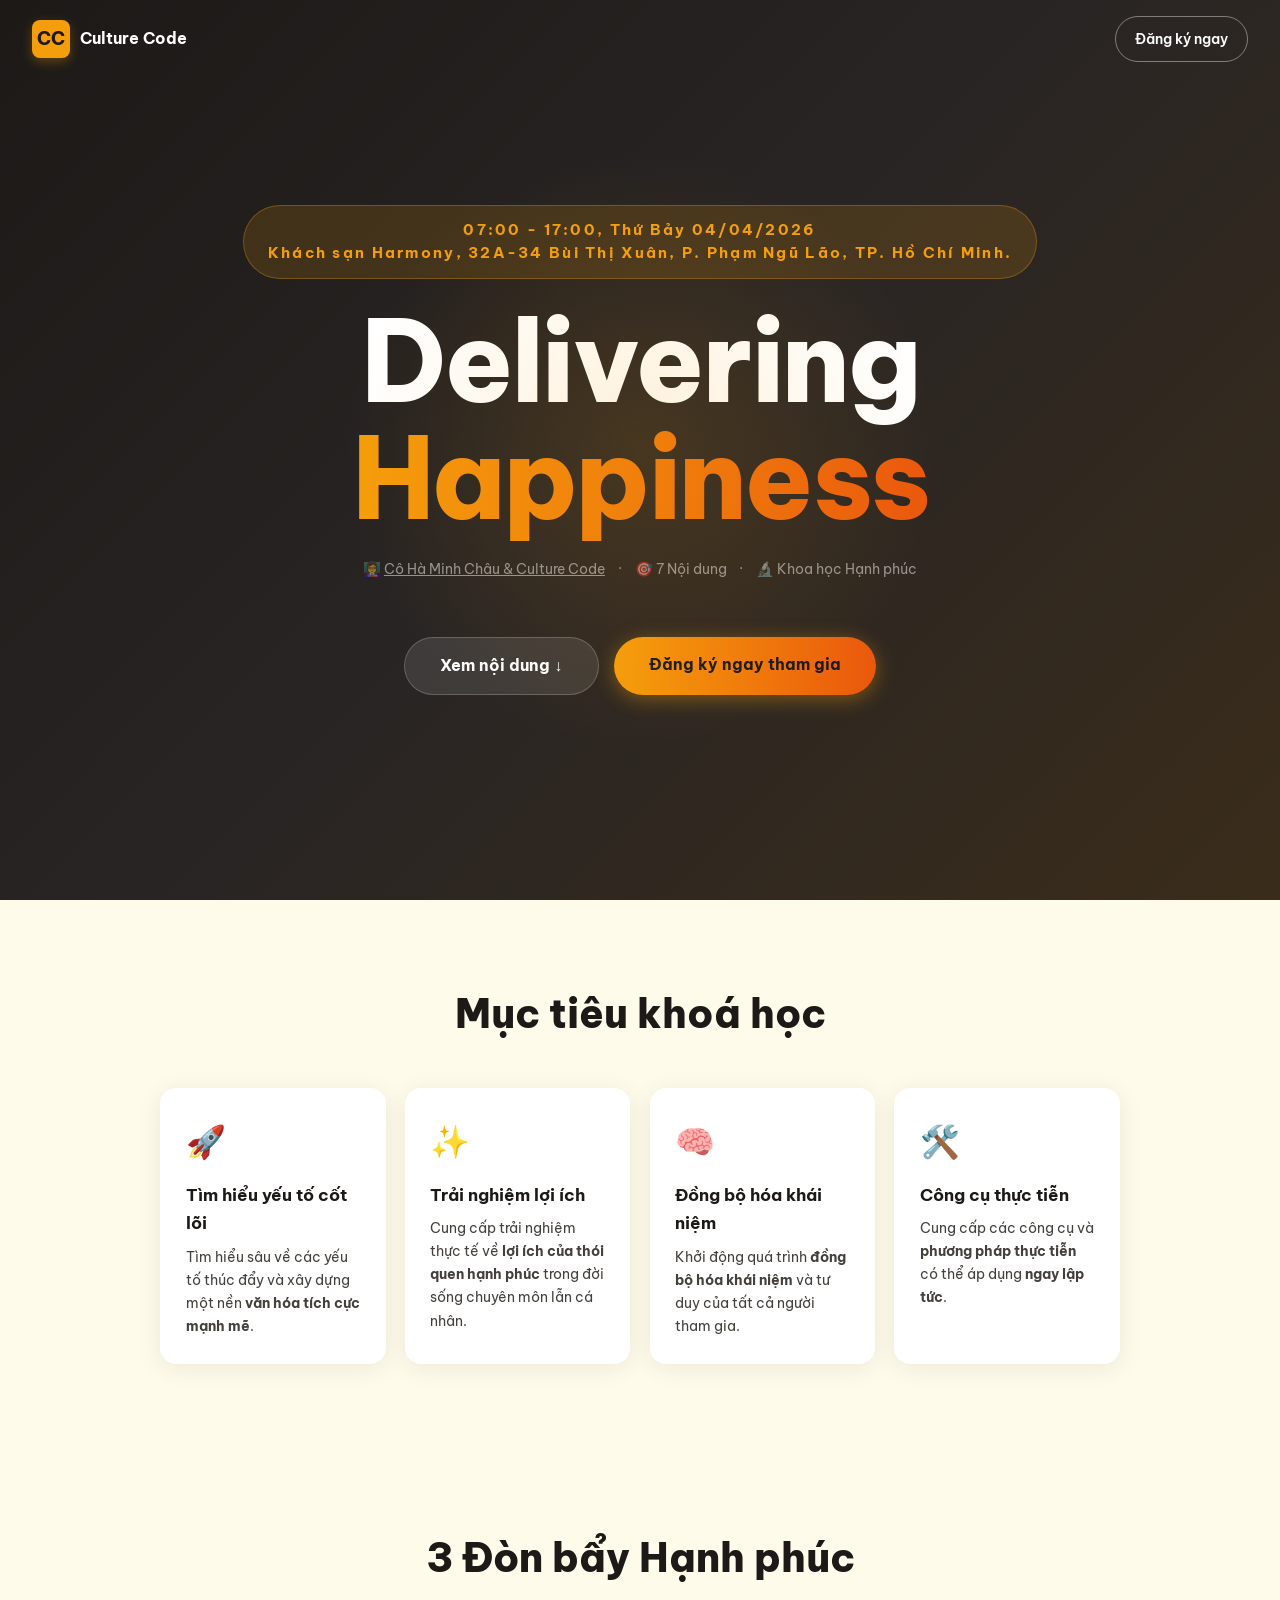
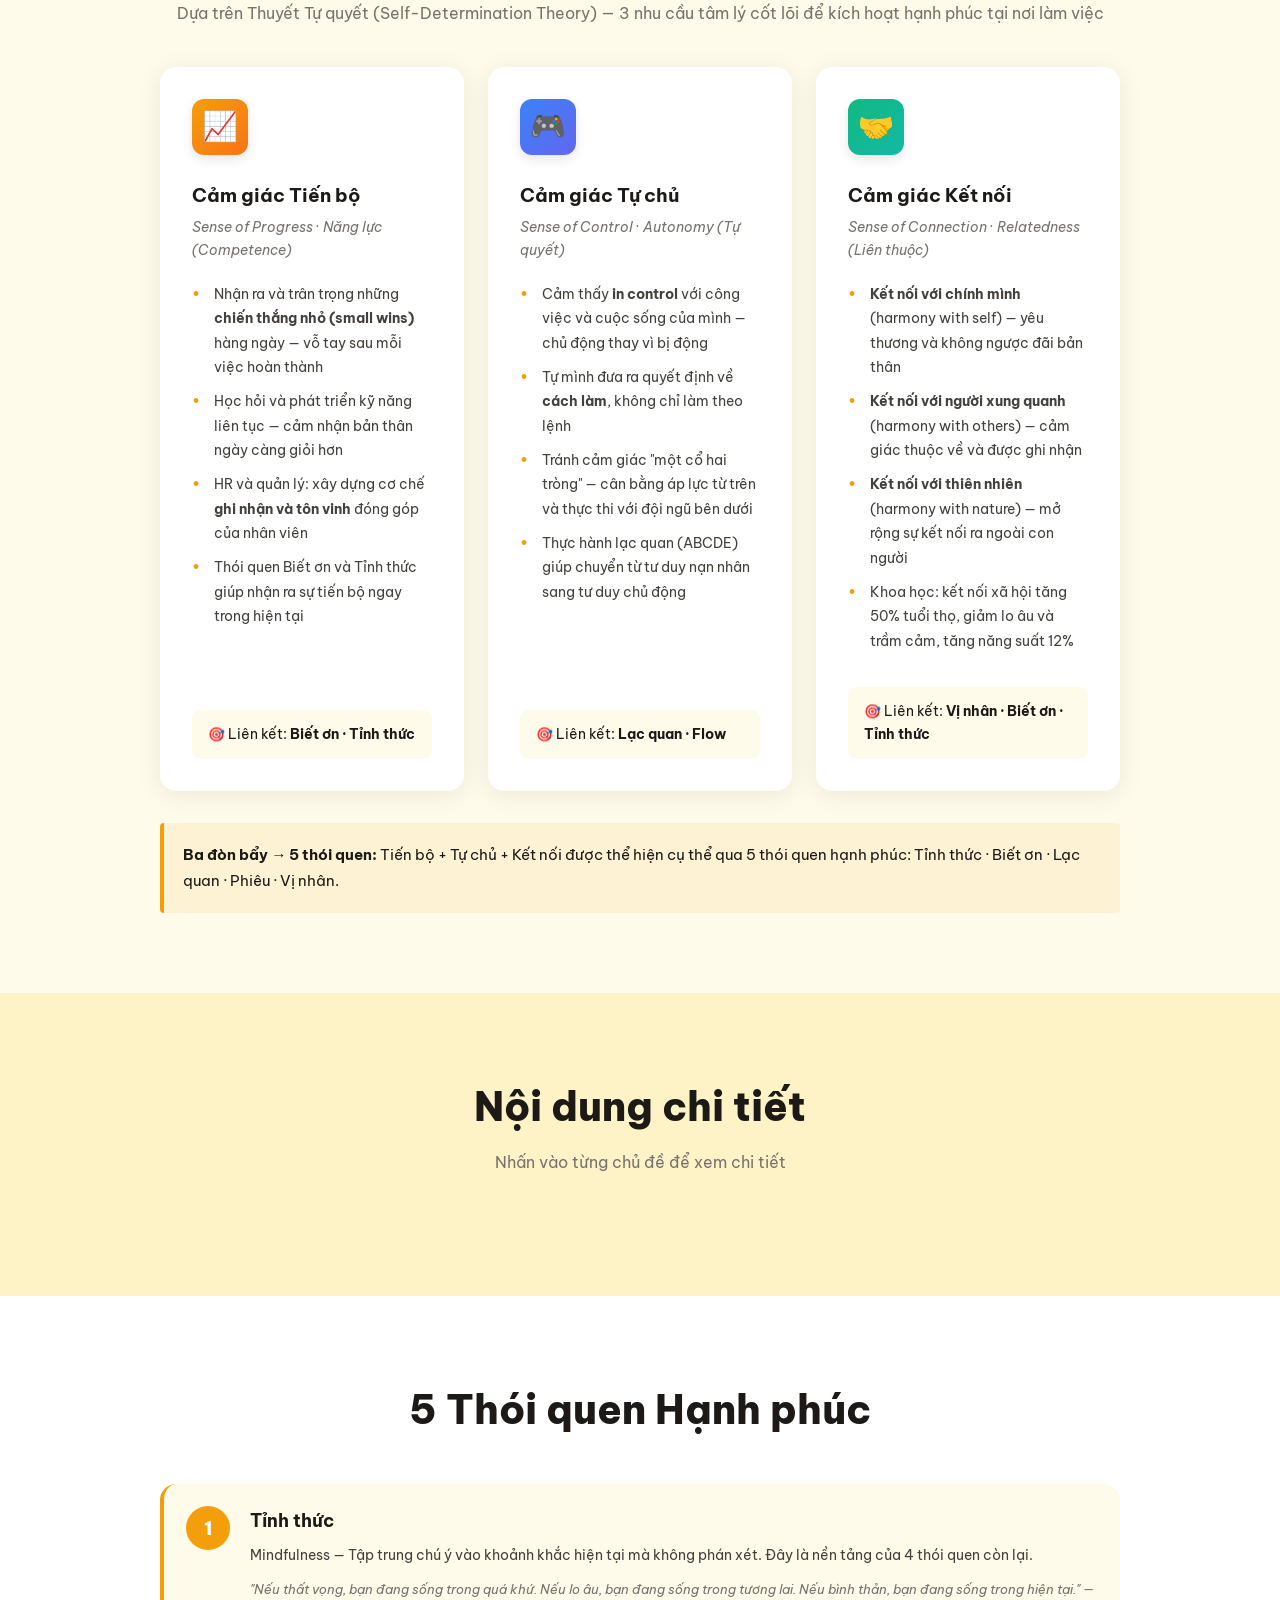
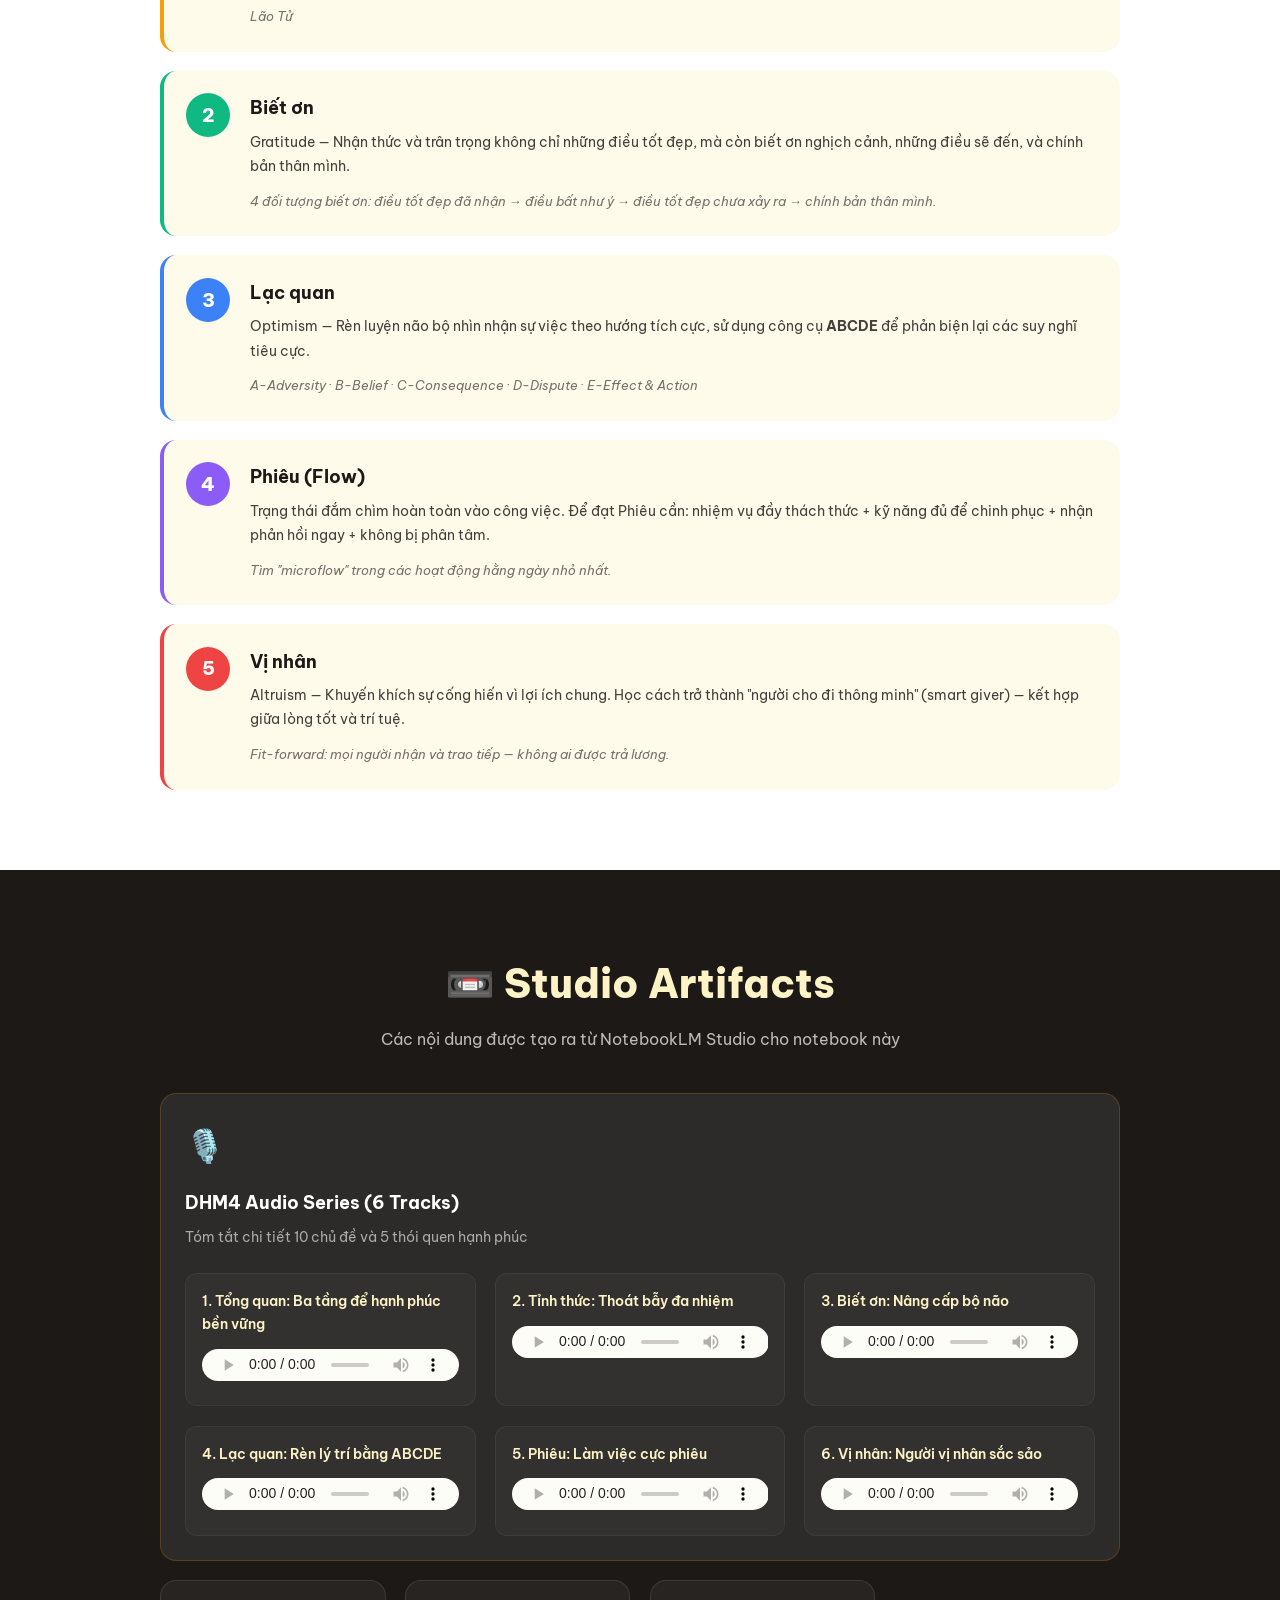
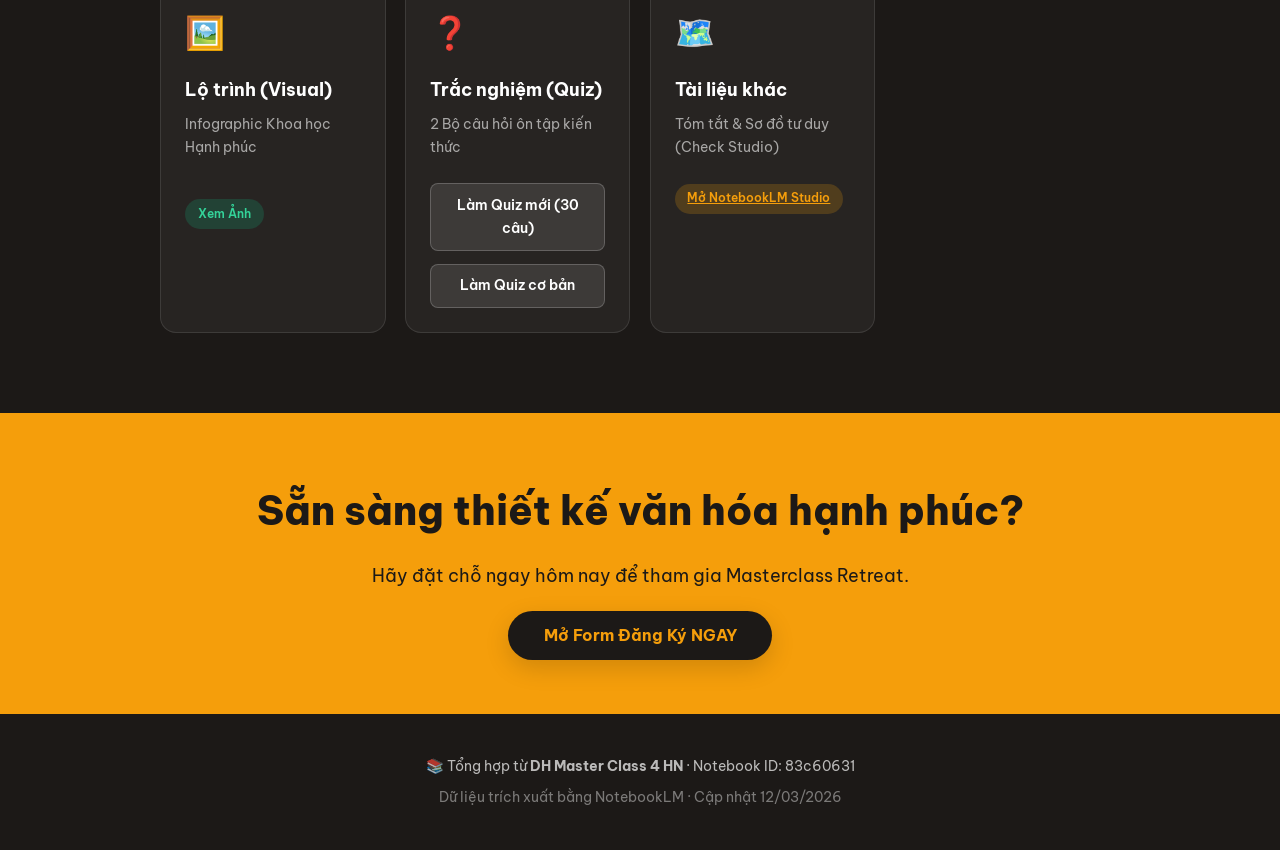
==== index.html @ d1cf632d "Tinh chỉnh UI: Navigation, Logo, Objectives & Register CTA" ====
<!DOCTYPE html>
<html lang="vi">

<head>
  <meta charset="UTF-8" />
  <meta name="viewport" content="width=device-width, initial-scale=1.0" />
  <title>DH Master Class 4 HN — Delivering Happiness</title>
  <meta name="description"
    content="Tổng hợp kiến thức từ khóa học DELIVERING HAPPINESS Masterclass Retreat tại Hà Nội — giảng viên Hà Minh Châu." />
  <link rel="preconnect" href="https://fonts.googleapis.com" />
  <link href="https://fonts.googleapis.com/css2?family=Be+Vietnam+Pro:wght@300;400;600;700;800&display=swap"
    rel="stylesheet" />
  <link rel="stylesheet" href="styles.css" />
</head>

<body>

  <!-- TOP NAV -->
  <nav class="top-nav">
    <a href="https://www.linkedin.com/company/culturecodecommunity/posts/?feedView=all" target="_blank"
      class="nav-brand">
      <div class="nav-logo">CC</div>
      <span class="nav-brand-text">Culture Code</span>
    </a>
    <a href="https://docs.google.com/forms/d/e/1FAIpQLSeS5UR2RFwPXHfmdazBFn1YnhXywqGEFP7-2ZAJZJpLh7FCaQ/viewform"
      target="_blank" class="btn-register-top">Đăng ký ngay</a>
  </nav>

  <!-- HEADER -->
  <header class="hero">
    <div class="hero-badge" style="text-transform: none; font-size: 0.95rem; line-height: 1.5; padding: 0.8rem 1.5rem;">
      <strong>07:00 - 17:00, Thứ Bảy 04/04/2026</strong><br />
      Khách sạn Harmony, 32A-34 Bùi Thị Xuân, P. Phạm Ngũ Lão, TP. Hồ Chí Minh.
    </div>
    <h1 class="hero-title">Delivering<br /><span class="accent">Happiness</span></h1>
    <div class="hero-meta">
      <span>👩‍🏫 <a href="https://www.linkedin.com/company/culturecodecommunity/posts/?feedView=all" target="_blank"
          style="color: inherit;">Cô Hà Minh Châu & Culture Code</a></span>
      <span>·</span>
      <span>🎯 7 Nội dung</span>
      <span>·</span>
      <span>🔬 Khoa học Hạnh phúc</span>
    </div>
    <div style="display: flex; gap: 15px; margin-top: 15px;">
      <a href="#topics" class="btn-primary"
        style="background: rgba(255,255,255,0.1); color: white; box-shadow: none; border: 1px solid rgba(255,255,255,0.2);">Xem
        nội dung ↓</a>
      <a href="https://docs.google.com/forms/d/e/1FAIpQLSeS5UR2RFwPXHfmdazBFn1YnhXywqGEFP7-2ZAJZJpLh7FCaQ/viewform"
        target="_blank" class="btn-primary">Đăng ký ngay tham gia</a>
    </div>
  </header>

  <!-- OVERVIEW / OBJECTIVES -->
  <section class="section overview" id="overview">
    <div class="container">
      <h2 class="section-title">Mục tiêu khoá học</h2>
      <div class="cards-grid">
        <div class="card">
          <div class="card-icon">🚀</div>
          <h3>Tìm hiểu yếu tố cốt lõi</h3>
          <p>Tìm hiểu sâu về các yếu tố thúc đẩy và xây dựng một nền <strong>văn hóa tích cực mạnh mẽ</strong>.</p>
        </div>
        <div class="card">
          <div class="card-icon">✨</div>
          <h3>Trải nghiệm lợi ích</h3>
          <p>Cung cấp trải nghiệm thực tế về <strong>lợi ích của thói quen hạnh phúc</strong> trong đời sống chuyên môn
            lẫn cá nhân.</p>
        </div>
        <div class="card">
          <div class="card-icon">🧠</div>
          <h3>Đồng bộ hóa khái niệm</h3>
          <p>Khởi động quá trình <strong>đồng bộ hóa khái niệm</strong> và tư duy của tất cả người tham gia.</p>
        </div>
        <div class="card">
          <div class="card-icon">🛠️</div>
          <h3>Công cụ thực tiễn</h3>
          <p>Cung cấp các công cụ và <strong>phương pháp thực tiễn</strong> có thể áp dụng <strong>ngay lập
              tức</strong>.</p>
        </div>
      </div>
    </div>
  </section>

  <!-- 3 LEVERS -->
  <section class="section levers" id="levers">
    <div class="container">
      <h2 class="section-title">3 Đòn bẩy Hạnh phúc</h2>
      <p class="section-sub">Dựa trên Thuyết Tự quyết (Self-Determination Theory) — 3 nhu cầu tâm lý cốt lõi để kích
        hoạt hạnh phúc tại nơi làm việc</p>
      <div class="levers-grid">

        <div class="lever-card">
          <div class="lever-icon" style="background:linear-gradient(135deg,#f59e0b,#f97316)">📈</div>
          <h3>Cảm giác Tiến bộ</h3>
          <p class="lever-en">Sense of Progress · Năng lực (Competence)</p>
          <ul>
            <li>Nhận ra và trân trọng những <strong>chiến thắng nhỏ (small wins)</strong> hàng ngày — vỗ tay sau mỗi
              việc hoàn thành</li>
            <li>Học hỏi và phát triển kỹ năng liên tục — cảm nhận bản thân ngày càng giỏi hơn</li>
            <li>HR và quản lý: xây dựng cơ chế <strong>ghi nhận và tôn vinh</strong> đóng góp của nhân viên</li>
            <li>Thói quen Biết ơn và Tỉnh thức giúp nhận ra sự tiến bộ ngay trong hiện tại</li>
          </ul>
          <div class="lever-habits">🎯 Liên kết: <strong>Biết ơn · Tỉnh thức</strong></div>
        </div>

        <div class="lever-card">
          <div class="lever-icon" style="background:linear-gradient(135deg,#3b82f6,#6366f1)">🎮</div>
          <h3>Cảm giác Tự chủ</h3>
          <p class="lever-en">Sense of Control · Autonomy (Tự quyết)</p>
          <ul>
            <li>Cảm thấy <strong>in control</strong> với công việc và cuộc sống của mình — chủ động thay vì bị động</li>
            <li>Tự mình đưa ra quyết định về <strong>cách làm</strong>, không chỉ làm theo lệnh</li>
            <li>Tránh cảm giác "một cổ hai tròng" — cân bằng áp lực từ trên và thực thi với đội ngũ bên dưới</li>
            <li>Thực hành lạc quan (ABCDE) giúp chuyển từ tư duy nạn nhân sang tư duy chủ động</li>
          </ul>
          <div class="lever-habits">🎯 Liên kết: <strong>Lạc quan · Flow</strong></div>
        </div>

        <div class="lever-card">
          <div class="lever-icon" style="background:linear-gradient(135deg,#10b981,#14b8a6)">🤝</div>
          <h3>Cảm giác Kết nối</h3>
          <p class="lever-en">Sense of Connection · Relatedness (Liên thuộc)</p>
          <ul>
            <li><strong>Kết nối với chính mình</strong> (harmony with self) — yêu thương và không ngược đãi bản thân
            </li>
            <li><strong>Kết nối với người xung quanh</strong> (harmony with others) — cảm giác thuộc về và được ghi nhận
            </li>
            <li><strong>Kết nối với thiên nhiên</strong> (harmony with nature) — mở rộng sự kết nối ra ngoài con người
            </li>
            <li>Khoa học: kết nối xã hội tăng 50% tuổi thọ, giảm lo âu và trầm cảm, tăng năng suất 12%</li>
          </ul>
          <div class="lever-habits">🎯 Liên kết: <strong>Vị nhân · Biết ơn · Tỉnh thức</strong></div>
        </div>

      </div>
      <div class="levers-note">
        <strong>Ba đòn bẩy → 5 thói quen:</strong> Tiến bộ + Tự chủ + Kết nối được thể hiện cụ thể qua 5 thói quen hạnh
        phúc: Tỉnh thức · Biết ơn · Lạc quan · Phiêu · Vị nhân.
      </div>
    </div>
  </section>

  <!-- TOPICS -->
  <section class="section topics" id="topics">
    <div class="container">
      <h2 class="section-title">Nội dung chi tiết</h2>
      <p class="section-sub">Nhấn vào từng chủ đề để xem chi tiết</p>
      <div class="topics-list" id="topicsList"></div>
    </div>
  </section>

  <!-- 5 HABITS -->
  <section class="section habits" id="habits">
    <div class="container">
      <h2 class="section-title">5 Thói quen Hạnh phúc</h2>
      <div class="habits-grid">
        <div class="habit-item" style="--color: #f59e0b">
          <div class="habit-num">1</div>
          <div class="habit-body">
            <h3>Tỉnh thức</h3>
            <p>Mindfulness — Tập trung chú ý vào khoảnh khắc hiện tại mà không phán xét. Đây là nền tảng của 4 thói quen
              còn lại.</p>
            <em>"Nếu thất vọng, bạn đang sống trong quá khứ. Nếu lo âu, bạn đang sống trong tương lai. Nếu bình thản,
              bạn đang sống trong hiện tại." — Lão Tử</em>
          </div>
        </div>
        <div class="habit-item" style="--color: #10b981">
          <div class="habit-num">2</div>
          <div class="habit-body">
            <h3>Biết ơn</h3>
            <p>Gratitude — Nhận thức và trân trọng không chỉ những điều tốt đẹp, mà còn biết ơn nghịch cảnh, những điều
              sẽ đến, và chính bản thân mình.</p>
            <em>4 đối tượng biết ơn: điều tốt đẹp đã nhận → điều bất như ý → điều tốt đẹp chưa xảy ra → chính bản thân
              mình.</em>
          </div>
        </div>
        <div class="habit-item" style="--color: #3b82f6">
          <div class="habit-num">3</div>
          <div class="habit-body">
            <h3>Lạc quan</h3>
            <p>Optimism — Rèn luyện não bộ nhìn nhận sự việc theo hướng tích cực, sử dụng công cụ <strong>ABCDE</strong>
              để phản biện lại các suy nghĩ tiêu cực.</p>
            <em>A-Adversity · B-Belief · C-Consequence · D-Dispute · E-Effect & Action</em>
          </div>
        </div>
        <div class="habit-item" style="--color: #8b5cf6">
          <div class="habit-num">4</div>
          <div class="habit-body">
            <h3>Phiêu (Flow)</h3>
            <p>Trạng thái đắm chìm hoàn toàn vào công việc. Để đạt Phiêu cần: nhiệm vụ đầy thách thức + kỹ năng đủ để
              chinh phục + nhận phản hồi ngay + không bị phân tâm.</p>
            <em>Tìm "microflow" trong các hoạt động hằng ngày nhỏ nhất.</em>
          </div>
        </div>
        <div class="habit-item" style="--color: #ef4444">
          <div class="habit-num">5</div>
          <div class="habit-body">
            <h3>Vị nhân</h3>
            <p>Altruism — Khuyến khích sự cống hiến vì lợi ích chung. Học cách trở thành "người cho đi thông minh"
              (smart giver) — kết hợp giữa lòng tốt và trí tuệ.</p>
            <em>Fit-forward: mọi người nhận và trao tiếp — không ai được trả lương.</em>
          </div>
        </div>
      </div>
    </div>
  </section>

  <!-- STUDIO ARTIFACTS -->
  <section class="section artifacts" id="artifacts">
    <div class="container">
      <h2 class="section-title">📼 Studio Artifacts</h2>
      <p class="section-sub">Các nội dung được tạo ra từ NotebookLM Studio cho notebook này</p>

      <div class="artifacts-grid" id="artifactsGrid">
        <!-- AUDIO SERIES -->
        <div class="artifact-card full-width">
          <div class="artifact-icon">🎙️</div>
          <h3>DHM4 Audio Series (6 Tracks)</h3>
          <p>Tóm tắt chi tiết 10 chủ đề và 5 thói quen hạnh phúc</p>
          <div class="audio-list">
            <div class="audio-track">
              <span class="track-title">1. Tổng quan: Ba tầng để hạnh phúc bền vững</span>
              <audio controls>
                <source src="data/artifacts/dh4_overview.mp3">
              </audio>
            </div>
            <div class="audio-track">
              <span class="track-title">2. Tỉnh thức: Thoát bẫy đa nhiệm</span>
              <audio controls>
                <source src="data/artifacts/audio_mindful.mp3">
              </audio>
            </div>
            <div class="audio-track">
              <span class="track-title">3. Biết ơn: Nâng cấp bộ não</span>
              <audio controls>
                <source src="data/artifacts/audio_biet_on.mp3">
              </audio>
            </div>
            <div class="audio-track">
              <span class="track-title">4. Lạc quan: Rèn lý trí bằng ABCDE</span>
              <audio controls>
                <source src="data/artifacts/audio_lac_quan.mp3">
              </audio>
            </div>
            <div class="audio-track">
              <span class="track-title">5. Phiêu: Làm việc cực phiêu</span>
              <audio controls>
                <source src="data/artifacts/audio_flow.mp3">
              </audio>
            </div>
            <div class="audio-track">
              <span class="track-title">6. Vị nhân: Người vị nhân sắc sảo</span>
              <audio controls>
                <source src="data/artifacts/audio_vi_nhan.mp3">
              </audio>
            </div>
          </div>
        </div>

        <!-- VISUALS & DOCUMENTS -->
        <div class="artifact-card">
          <div class="artifact-icon">🖼️</div>
          <h3>Lộ trình (Visual)</h3>
          <p>Infographic Khoa học Hạnh phúc</p>
          <a href="data/artifacts/infographic.png" target="_blank" class="artifact-status completed">Xem Ảnh</a>
        </div>

        <div class="artifact-card">
          <div class="artifact-icon">❓</div>
          <h3>Trắc nghiệm (Quiz)</h3>
          <p>2 Bộ câu hỏi ôn tập kiến thức</p>
          <div class="quiz-links">
            <a href="data/artifacts/quiz_new.html" target="_blank" class="btn-sm">Làm Quiz mới (30 câu)</a>
            <a href="data/artifacts/quiz.html" target="_blank" class="btn-sm">Làm Quiz cơ bản</a>
          </div>
        </div>

        <div class="artifact-card">
          <div class="artifact-icon">🗺️</div>
          <h3>Tài liệu khác</h3>
          <p>Tóm tắt & Sơ đồ tư duy (Check Studio)</p>
          <a href="https://notebooklm.google.com/notebook/83c60631-fcfc-4138-b96a-bc99826be158" target="_blank"
            class="artifact-status pending">Mở NotebookLM Studio</a>
        </div>
      </div>
    </div>
  </section>

  <!-- REGISTER CTA -->
  <section class="section register-cta" id="register"
    style="background: var(--warm-yellow); color: var(--dark); text-align: center; padding: 4rem 1.5rem;">
    <div class="container">
      <h2 class="section-title" style="margin-bottom: 1rem;">Sẵn sàng thiết kế văn hóa hạnh phúc?</h2>
      <p class="section-sub" style="color: var(--dark); font-size: 1.1rem; margin-bottom: 2rem;">Hãy đặt chỗ ngay hôm
        nay để tham gia Masterclass Retreat.</p>
      <a href="https://docs.google.com/forms/d/e/1FAIpQLSeS5UR2RFwPXHfmdazBFn1YnhXywqGEFP7-2ZAJZJpLh7FCaQ/viewform"
        target="_blank" class="btn-primary"
        style="background: var(--dark); color: var(--warm-yellow); box-shadow: 0 8px 24px rgba(0,0,0,0.15);">Mở Form
        Đăng Ký NGAY</a>
    </div>
  </section>

  <!-- FOOTER -->
  <footer class="footer">
    <p>📚 Tổng hợp từ <strong>DH Master Class 4 HN</strong> · Notebook ID: 83c60631</p>
    <p style="margin-top:0.5rem; opacity:0.6; font-size:0.85rem">Dữ liệu trích xuất bằng NotebookLM · Cập nhật
      12/03/2026</p>
  </footer>

  <script src="script.js"></script>
</body>

</html>
---- styles.css ----
*,
*::before,
*::after {
  box-sizing: border-box;
  margin: 0;
  padding: 0;
}

:root {
  --warm-yellow: #f59e0b;
  --warm-orange: #ea580c;
  --warm-light: #fef3c7;
  --warm-cream: #fffbeb;
  --dark: #1c1917;
  --mid: #44403c;
  --light-text: #78716c;
  --white: #ffffff;
  --radius: 16px;
  --shadow: 0 4px 24px rgba(0, 0, 0, 0.08);
}

html {
  scroll-behavior: smooth;
}

body {
  font-family: 'Be Vietnam Pro', sans-serif;
  background: var(--warm-cream);
  color: var(--dark);
  line-height: 1.7;
}

/* ============ HERO ============ */
.hero {
  min-height: 100vh;
  background: linear-gradient(135deg, #1c1917 0%, #292524 50%, #3a2c1a 100%);
  display: flex;
  flex-direction: column;
  align-items: center;
  justify-content: center;
  text-align: center;
  padding: 2rem;
  position: relative;
  overflow: hidden;
}

.hero::before {
  content: '';
  position: absolute;
  width: 600px;
  height: 600px;
  background: radial-gradient(circle, rgba(245, 158, 11, 0.15) 0%, transparent 70%);
  top: 50%;
  left: 50%;
  transform: translate(-50%, -50%);
  pointer-events: none;
}

.hero-badge {
  background: rgba(245, 158, 11, 0.15);
  border: 1px solid rgba(245, 158, 11, 0.3);
  color: var(--warm-yellow);
  font-size: 0.8rem;
  font-weight: 700;
  letter-spacing: 0.15em;
  text-transform: uppercase;
  padding: 0.4rem 1.2rem;
  border-radius: 999px;
  margin-bottom: 1.5rem;
}

.hero-title {
  font-size: clamp(3rem, 10vw, 7rem);
  font-weight: 800;
  color: var(--white);
  line-height: 1.05;
  margin-bottom: 1.2rem;
  letter-spacing: -0.02em;
}

.hero-title .accent {
  background: linear-gradient(90deg, var(--warm-yellow), var(--warm-orange));
  -webkit-background-clip: text;
  -webkit-text-fill-color: transparent;
  background-clip: text;
}

.hero-sub {
  font-size: 1.1rem;
  color: rgba(255, 255, 255, 0.65);
  max-width: 540px;
  margin-bottom: 1.5rem;
}

.hero-meta {
  display: flex;
  gap: 0.8rem;
  flex-wrap: wrap;
  justify-content: center;
  color: rgba(255, 255, 255, 0.5);
  font-size: 0.9rem;
  margin-bottom: 2.5rem;
}

.btn-primary {
  background: linear-gradient(90deg, var(--warm-yellow), var(--warm-orange));
  color: var(--dark);
  font-weight: 700;
  font-size: 1rem;
  padding: 0.9rem 2.2rem;
  border-radius: 999px;
  text-decoration: none;
  transition: transform 0.2s, box-shadow 0.2s;
  box-shadow: 0 4px 20px rgba(245, 158, 11, 0.4);
}

.btn-primary:hover {
  transform: translateY(-2px);
  box-shadow: 0 8px 30px rgba(245, 158, 11, 0.5);
}

/* ============ SECTIONS ============ */
.section {
  padding: 5rem 1.5rem;
}

.section.overview {
  background: var(--warm-cream);
}

.section.topics {
  background: var(--warm-light);
}

.section.habits {
  background: var(--white);
}

.container {
  max-width: 960px;
  margin: 0 auto;
}

.section-title {
  font-size: clamp(1.8rem, 4vw, 2.5rem);
  font-weight: 800;
  color: var(--dark);
  text-align: center;
  margin-bottom: 0.5rem;
}

.section-sub {
  text-align: center;
  color: var(--light-text);
  margin-bottom: 2.5rem;
}

/* ============ OVERVIEW CARDS ============ */
.cards-grid {
  display: grid;
  grid-template-columns: repeat(auto-fit, minmax(200px, 1fr));
  gap: 1.2rem;
  margin-top: 2.5rem;
}

.card {
  background: var(--white);
  border-radius: var(--radius);
  padding: 1.6rem;
  box-shadow: var(--shadow);
  transition: transform 0.2s;
}

.card:hover {
  transform: translateY(-4px);
}

.card-icon {
  font-size: 2rem;
  margin-bottom: 0.8rem;
}

.card h3 {
  font-size: 1.05rem;
  font-weight: 700;
  margin-bottom: 0.5rem;
  color: var(--dark);
}

.card p {
  font-size: 0.9rem;
  color: var(--mid);
  line-height: 1.6;
}

/* ============ TOPICS ============ */
.topics-list {
  display: flex;
  flex-direction: column;
  gap: 0.8rem;
  margin-top: 2rem;
}

.topic-item {
  background: var(--white);
  border-radius: var(--radius);
  overflow: hidden;
  box-shadow: var(--shadow);
  cursor: pointer;
  transition: transform 0.15s;
}

.topic-item:hover {
  transform: translateX(4px);
}

.topic-header {
  display: flex;
  align-items: center;
  gap: 1rem;
  padding: 1.1rem 1.4rem;
  user-select: none;
}

.topic-num {
  width: 36px;
  height: 36px;
  border-radius: 50%;
  background: linear-gradient(135deg, var(--warm-yellow), var(--warm-orange));
  color: var(--dark);
  font-weight: 800;
  font-size: 0.85rem;
  display: flex;
  align-items: center;
  justify-content: center;
  flex-shrink: 0;
}

.topic-name {
  font-weight: 700;
  font-size: 1rem;
  flex: 1;
}

.topic-en {
  font-size: 0.8rem;
  color: var(--light-text);
  font-style: italic;
}

.topic-chevron {
  color: var(--light-text);
  font-size: 1.2rem;
  transition: transform 0.25s;
}

.topic-item.open .topic-chevron {
  transform: rotate(180deg);
}

.topic-body {
  max-height: 0;
  overflow: hidden;
  transition: max-height 0.35s ease;
  font-size: 0.92rem;
  color: var(--mid);
  padding: 0 1.4rem;
}

.topic-item.open .topic-body {
  max-height: 300px;
  padding-bottom: 1.2rem;
}

/* ============ HABITS ============ */
.habits-grid {
  display: flex;
  flex-direction: column;
  gap: 1.2rem;
  margin-top: 2.5rem;
}

.habit-item {
  display: flex;
  gap: 1.2rem;
  background: var(--warm-cream);
  border-radius: var(--radius);
  padding: 1.4rem;
  border-left: 4px solid var(--color, var(--warm-yellow));
}

.habit-num {
  width: 44px;
  height: 44px;
  border-radius: 50%;
  background: var(--color, var(--warm-yellow));
  color: white;
  font-weight: 800;
  font-size: 1.2rem;
  display: flex;
  align-items: center;
  justify-content: center;
  flex-shrink: 0;
}

.habit-body h3 {
  font-size: 1.1rem;
  font-weight: 700;
  margin-bottom: 0.4rem;
}

.habit-body p {
  font-size: 0.9rem;
  color: var(--mid);
  margin-bottom: 0.5rem;
}

.habit-body em {
  font-size: 0.82rem;
  color: var(--light-text);
}

/* ============ LEVERS ============ */
.levers-grid {
  display: grid;
  grid-template-columns: repeat(auto-fit, minmax(280px, 1fr));
  gap: 1.5rem;
  margin-top: 2.5rem;
}

.lever-card {
  background: var(--white);
  border-radius: var(--radius);
  padding: 2rem;
  box-shadow: var(--shadow);
  display: flex;
  flex-direction: column;
}

.lever-icon {
  width: 56px;
  height: 56px;
  border-radius: 12px;
  display: flex;
  align-items: center;
  justify-content: center;
  font-size: 1.8rem;
  color: white;
  margin-bottom: 1.5rem;
  box-shadow: 0 4px 12px rgba(0, 0, 0, 0.1);
}

.lever-card h3 {
  font-size: 1.2rem;
  font-weight: 700;
  margin-bottom: 0.3rem;
}

.lever-en {
  font-size: 0.85rem;
  color: var(--light-text);
  font-style: italic;
  margin-bottom: 1.2rem;
}

.lever-card ul {
  list-style: none;
  margin-bottom: 1.5rem;
  flex: 1;
}

.lever-card ul li {
  font-size: 0.9rem;
  color: var(--mid);
  margin-bottom: 0.6rem;
  padding-left: 1.4rem;
  position: relative;
}

.lever-card ul li::before {
  content: '•';
  color: var(--warm-yellow);
  position: absolute;
  left: 0;
  font-weight: bold;
}

.lever-habits {
  background: var(--warm-cream);
  padding: 0.8rem 1rem;
  border-radius: 8px;
  font-size: 0.85rem;
  color: var(--dark);
}

.levers-note {
  background: rgba(245, 158, 11, 0.1);
  border-left: 4px solid var(--warm-yellow);
  padding: 1.2rem;
  margin-top: 2rem;
  border-radius: 4px;
  font-size: 0.95rem;
  color: var(--dark);
}

/* ============ ARTIFACTS ============ */
.artifacts {
  background: var(--dark);
  color: var(--white);
}

.artifacts .section-title {
  color: var(--warm-light);
}

.artifacts .section-sub {
  color: rgba(255, 255, 255, 0.7);
}

.artifacts-note {
  margin-bottom: 2.5rem;
}

.artifact-tip {
  background: rgba(255, 255, 255, 0.05);
  border: 1px solid rgba(255, 255, 255, 0.1);
  padding: 1.5rem;
  border-radius: var(--radius);
  display: flex;
  gap: 1rem;
}

.tip-icon {
  font-size: 1.5rem;
}

.artifact-tip strong {
  color: var(--warm-yellow);
  display: block;
  margin-bottom: 0.5rem;
}

.artifact-tip ol {
  margin-left: 1.2rem;
  color: rgba(255, 255, 255, 0.8);
  font-size: 0.9rem;
}

.artifact-tip a {
  color: #60a5fa;
  text-decoration: none;
}

.artifacts-grid {
  display: grid;
  grid-template-columns: repeat(auto-fit, minmax(220px, 1fr));
  gap: 1.2rem;
}

.artifact-card {
  background: rgba(255, 255, 255, 0.05);
  border: 1px solid rgba(255, 255, 255, 0.1);
  border-radius: var(--radius);
  padding: 1.5rem;
  position: relative;
  overflow: hidden;
}

.artifact-icon {
  font-size: 2rem;
  margin-bottom: 1rem;
}

.artifact-card h3 {
  font-size: 1.1rem;
  margin-bottom: 0.5rem;
  color: var(--white);
}

.artifact-card p {
  font-size: 0.85rem;
  color: rgba(255, 255, 255, 0.6);
  margin-bottom: 1.5rem;
}

.artifact-status {
  display: inline-block;
  font-size: 0.75rem;
  padding: 0.3rem 0.8rem;
  border-radius: 99px;
  font-weight: 600;
}

.artifact-status.pending {
  background: rgba(245, 158, 11, 0.2);
  color: var(--warm-yellow);
}

/* ============ FOOTER ============ */
.footer {
  background: var(--dark);
  color: rgba(255, 255, 255, 0.7);
  text-align: center;
  padding: 2.5rem 1.5rem;
  font-size: 0.9rem;
}

/* ============ RESPONSIVE ============ */
@media (max-width: 600px) {
  .habit-item {
    flex-direction: column;
  }

  .habit-num {
    width: 36px;
    height: 36px;
    font-size: 1rem;
  }
}

/* ============ TOP NAV ============ */
.top-nav {
  position: absolute;
  top: 0; left: 0; right: 0;
  padding: 1rem 2rem;
  display: flex;
  justify-content: space-between;
  align-items: center;
  z-index: 100;
}

.nav-brand {
  display: flex;
  align-items: center;
  gap: 10px;
  text-decoration: none;
  font-weight: 700;
  color: var(--white);
}

.nav-logo {
  background: var(--warm-yellow);
  color: var(--dark);
  border-radius: 8px;
  width: 38px; height: 38px;
  display: flex; justify-content: center; align-items: center;
  font-size: 1.1rem;
  font-weight: 800;
  box-shadow: 0 4px 12px rgba(245, 158, 11, 0.3);
}

.btn-register-top {
  background: transparent;
  color: var(--white);
  border: 1px solid rgba(255, 255, 255, 0.4);
  padding: 0.6rem 1.2rem;
  border-radius: 99px;
  text-decoration: none;
  font-weight: 600;
  font-size: 0.9rem;
  transition: all 0.2s;
}

.btn-register-top:hover {
  background: var(--white);
  color: var(--dark);
}

/* ============ ARTIFACTS EXPANDED ============ */
.artifact-card.full-width {
  grid-column: 1 / -1;
  background: rgba(255, 255, 255, 0.08);
  border: 1px solid rgba(245, 158, 11, 0.2);
}

.audio-list {
  display: grid;
  grid-template-columns: repeat(auto-fit, minmax(280px, 1fr));
  gap: 1.2rem;
  margin-top: 1.5rem;
  text-align: left;
}

.audio-track {
  background: rgba(255, 255, 255, 0.03);
  padding: 1rem;
  border-radius: 12px;
  border: 1px solid rgba(255, 255, 255, 0.05);
  transition: background 0.2s;
}

.audio-track:hover {
  background: rgba(255, 255, 255, 0.06);
}

.track-title {
  display: block;
  font-size: 0.85rem;
  font-weight: 600;
  margin-bottom: 0.8rem;
  color: var(--warm-light);
}

.audio-track audio {
  width: 100%;
  height: 32px;
  filter: sepia(20%) saturate(70%) grayscale(50%);
}

.quiz-links {
  display: flex;
  flex-direction: column;
  gap: 0.8rem;
}

.btn-sm {
  display: block;
  width: 100%;
  padding: 0.6rem;
  background: rgba(255, 255, 255, 0.1);
  border: 1px solid rgba(255, 255, 255, 0.2);
  border-radius: 8px;
  text-decoration: none;
  font-size: 0.85rem;
  font-weight: 600;
  color: var(--white);
  text-align: center;
  transition: all 0.2s;
}

.btn-sm:hover {
  background: var(--warm-yellow);
  color: var(--dark);
  border-color: var(--warm-yellow);
}

.artifact-status.completed {
  background: rgba(16, 185, 129, 0.2);
  color: #34d399;
  text-decoration: none;
  margin-top: 1rem;
}

.artifact-status.completed:hover {
  background: rgba(16, 185, 129, 0.3);
}
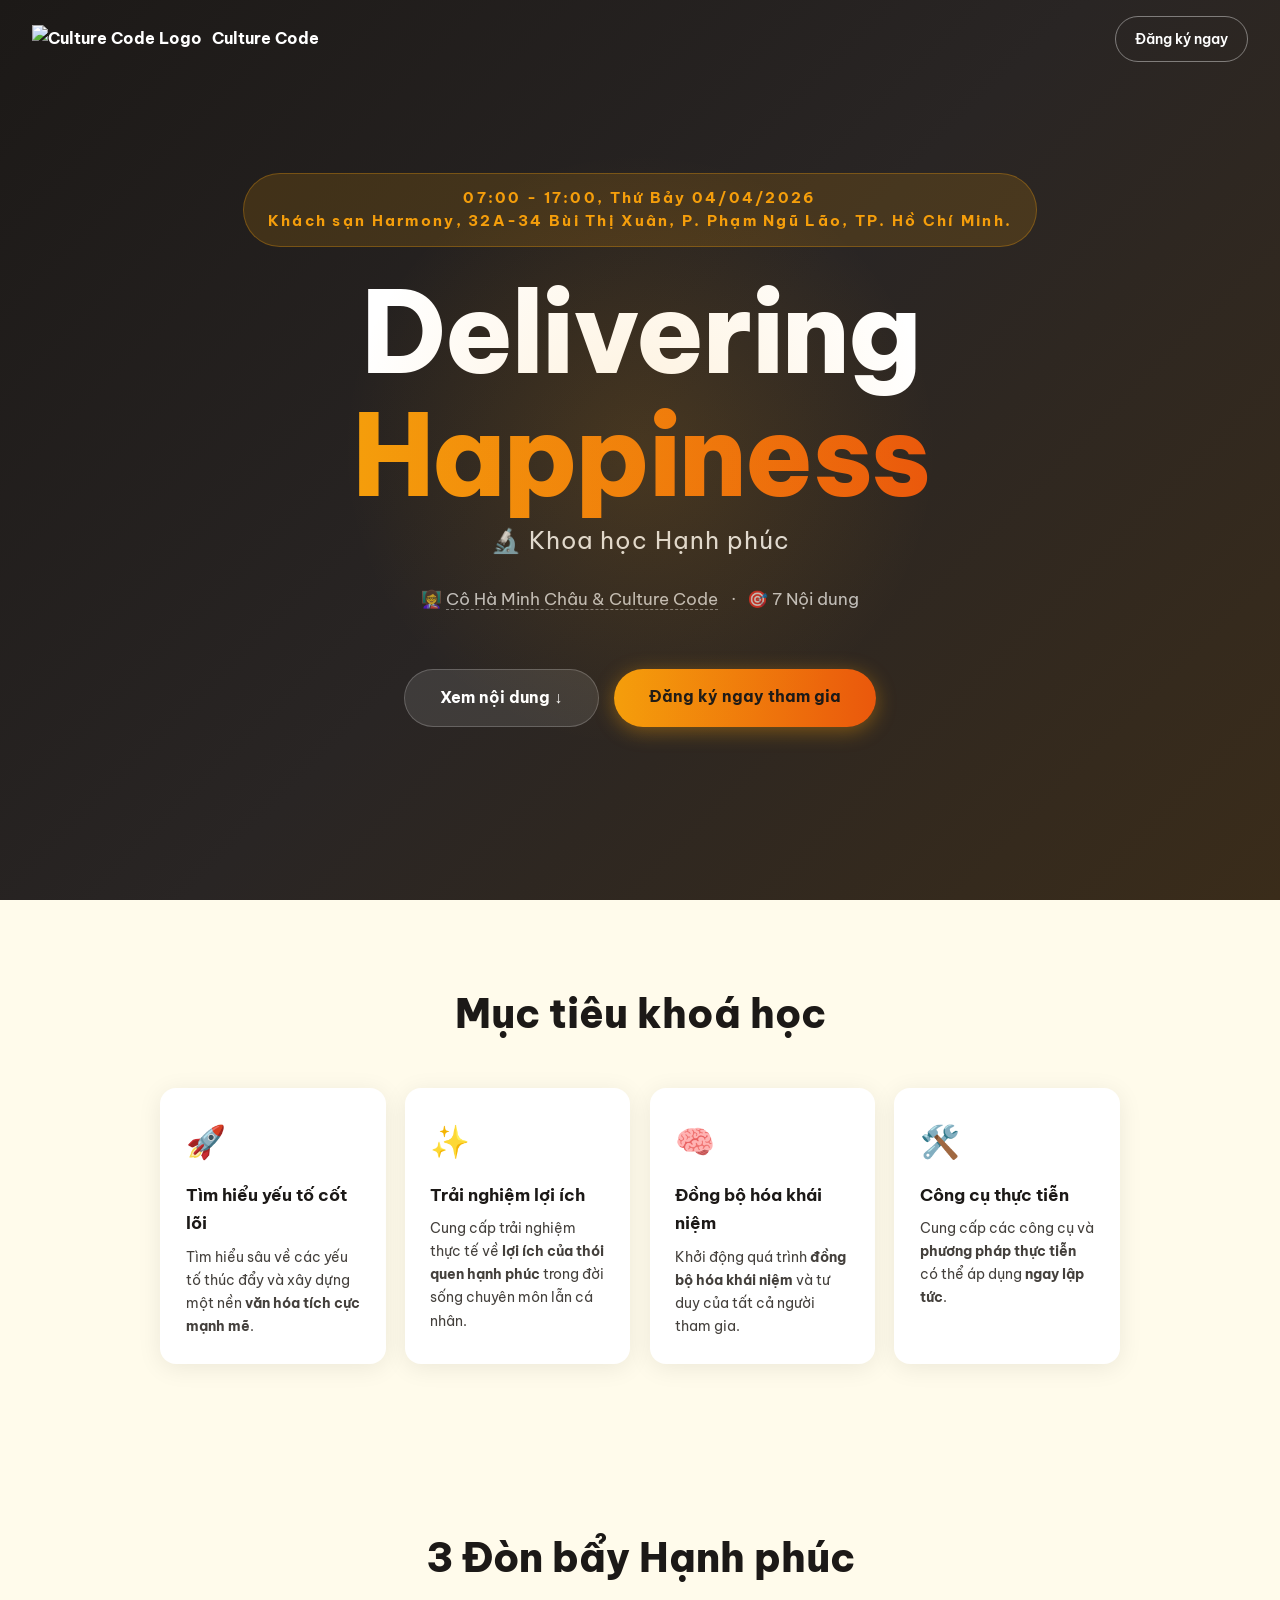
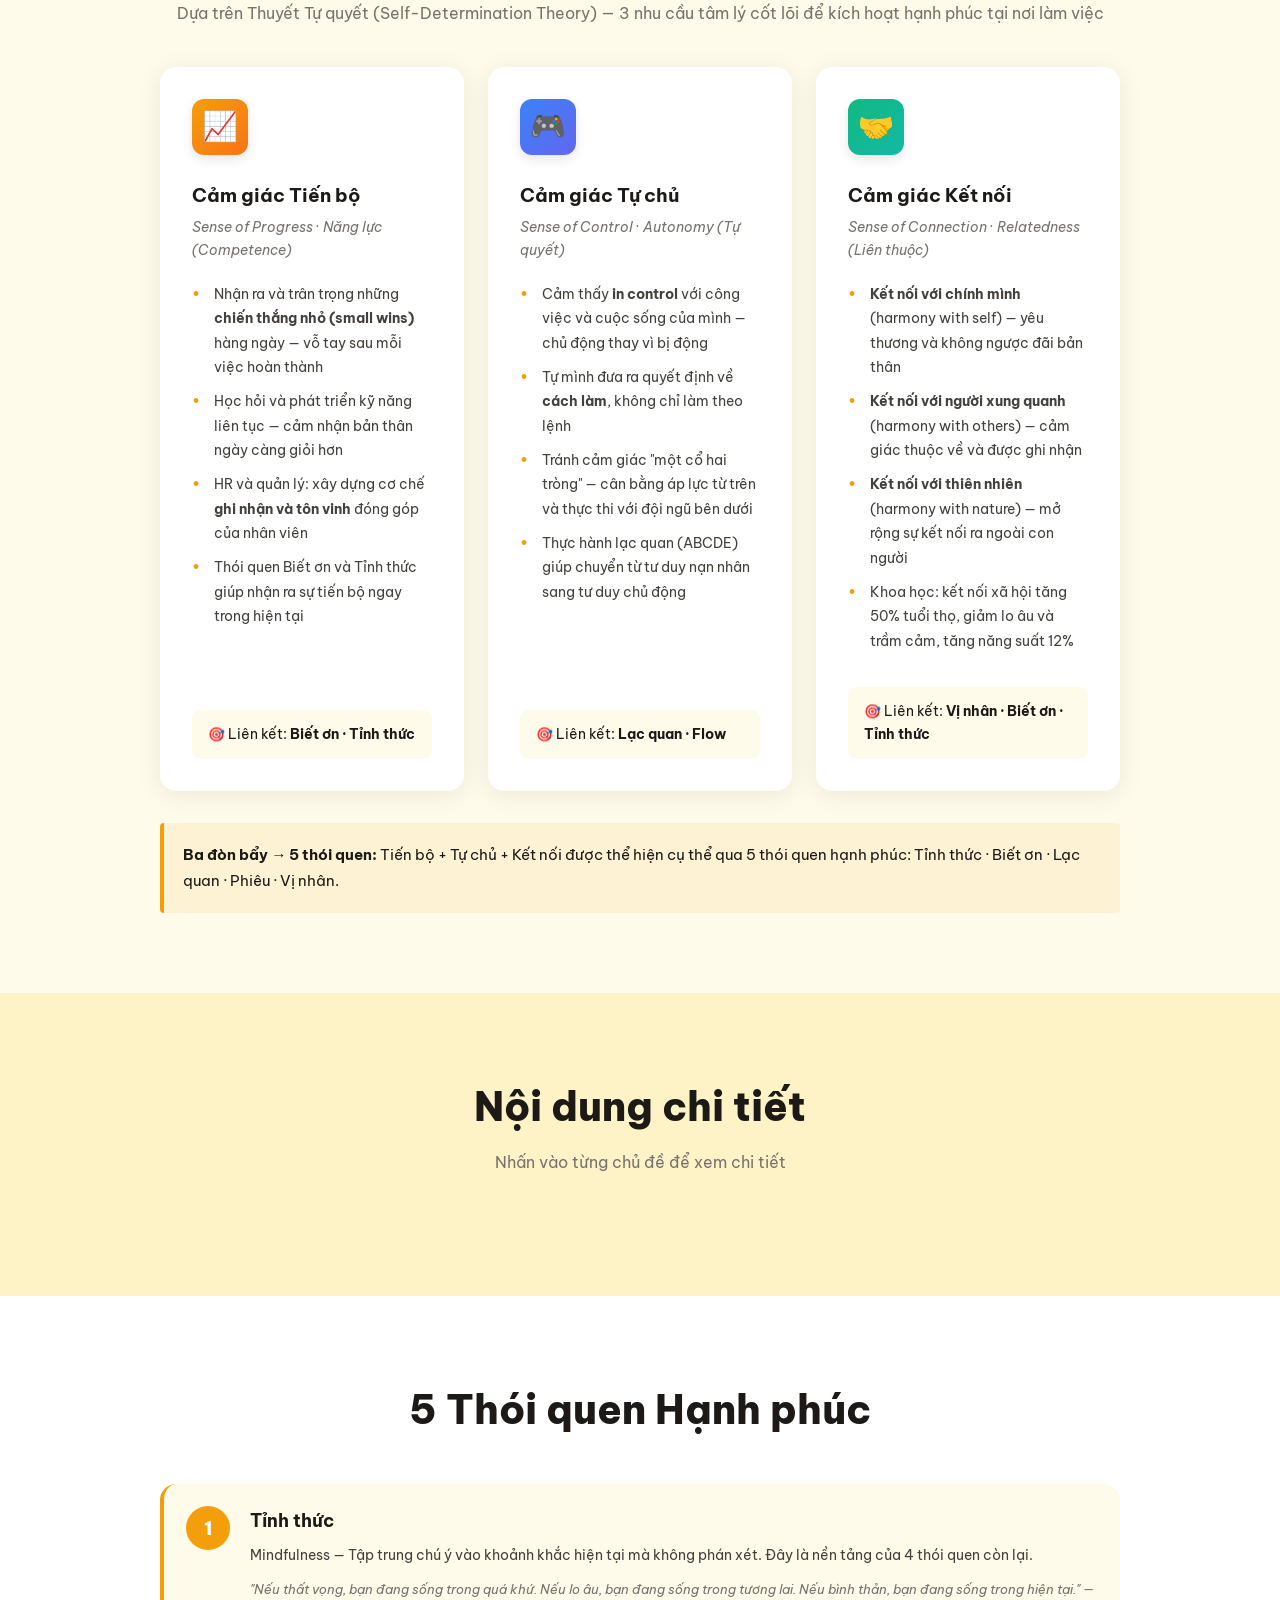
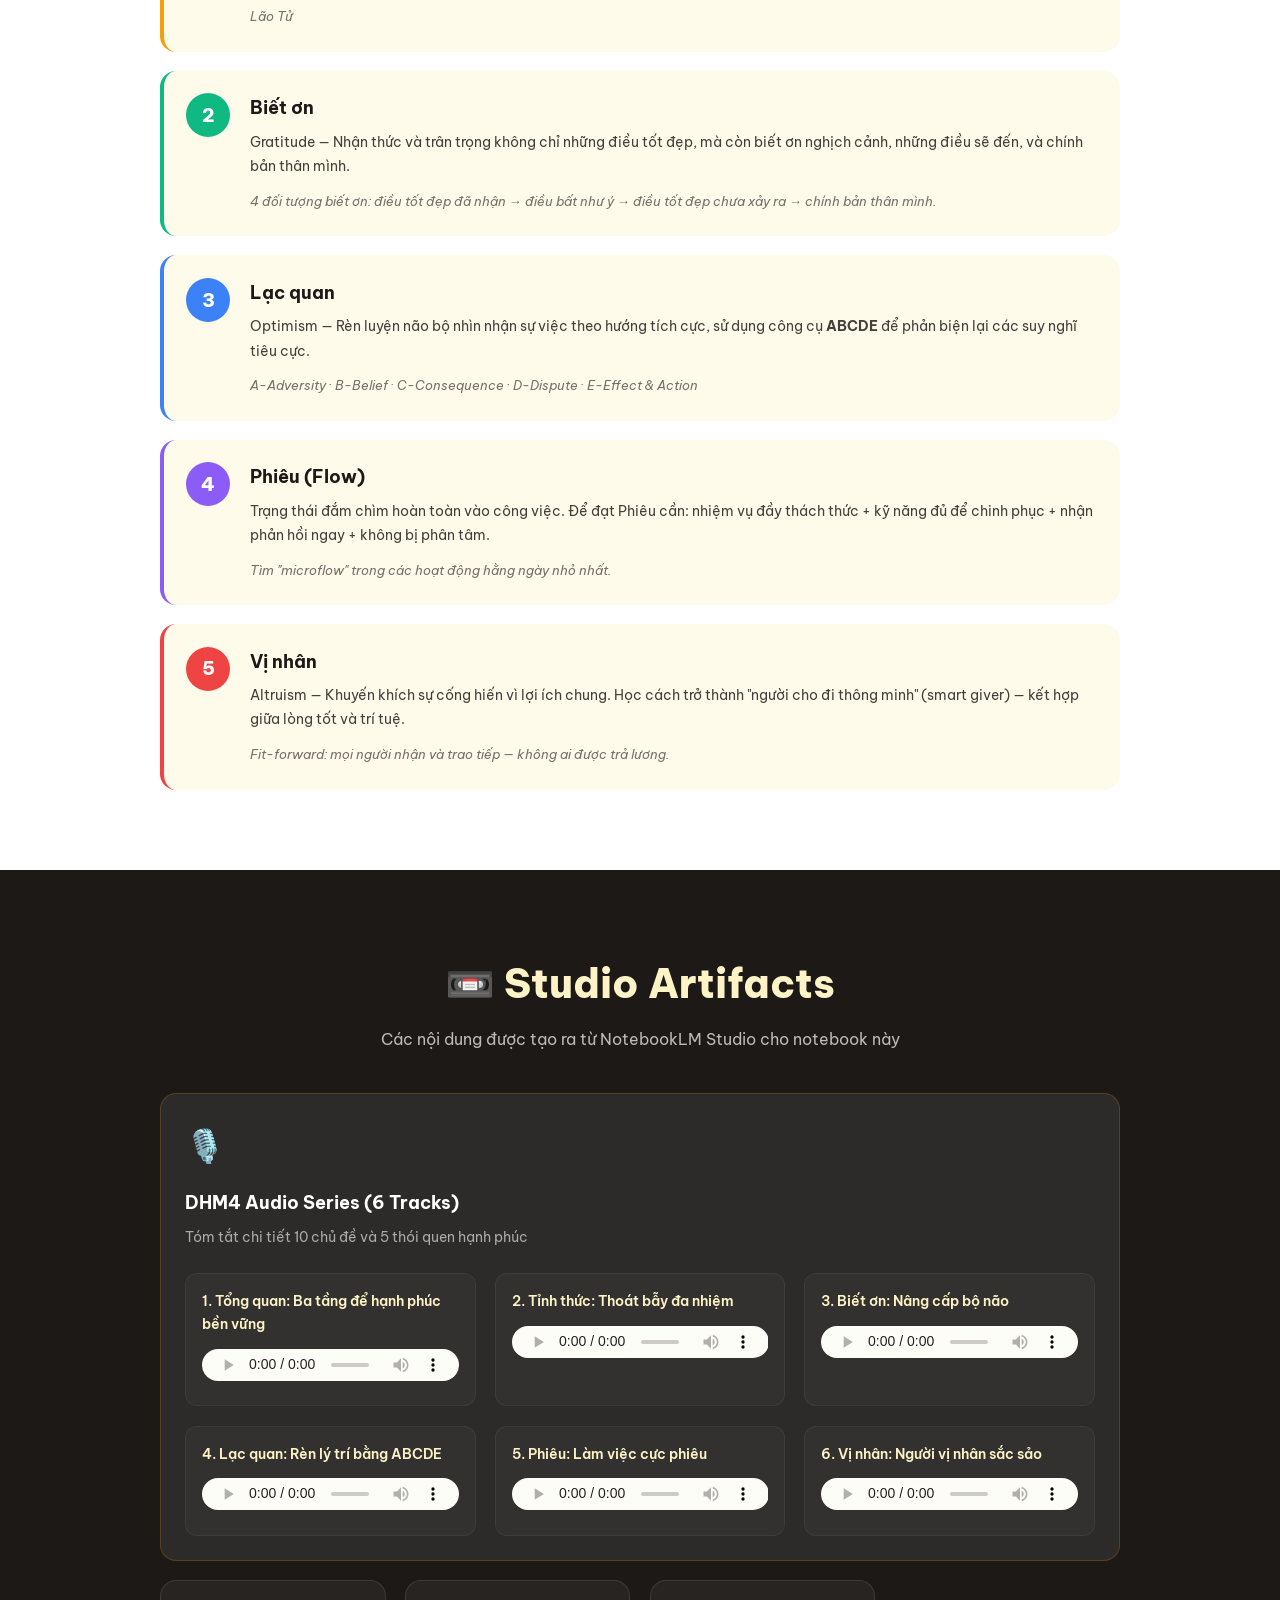
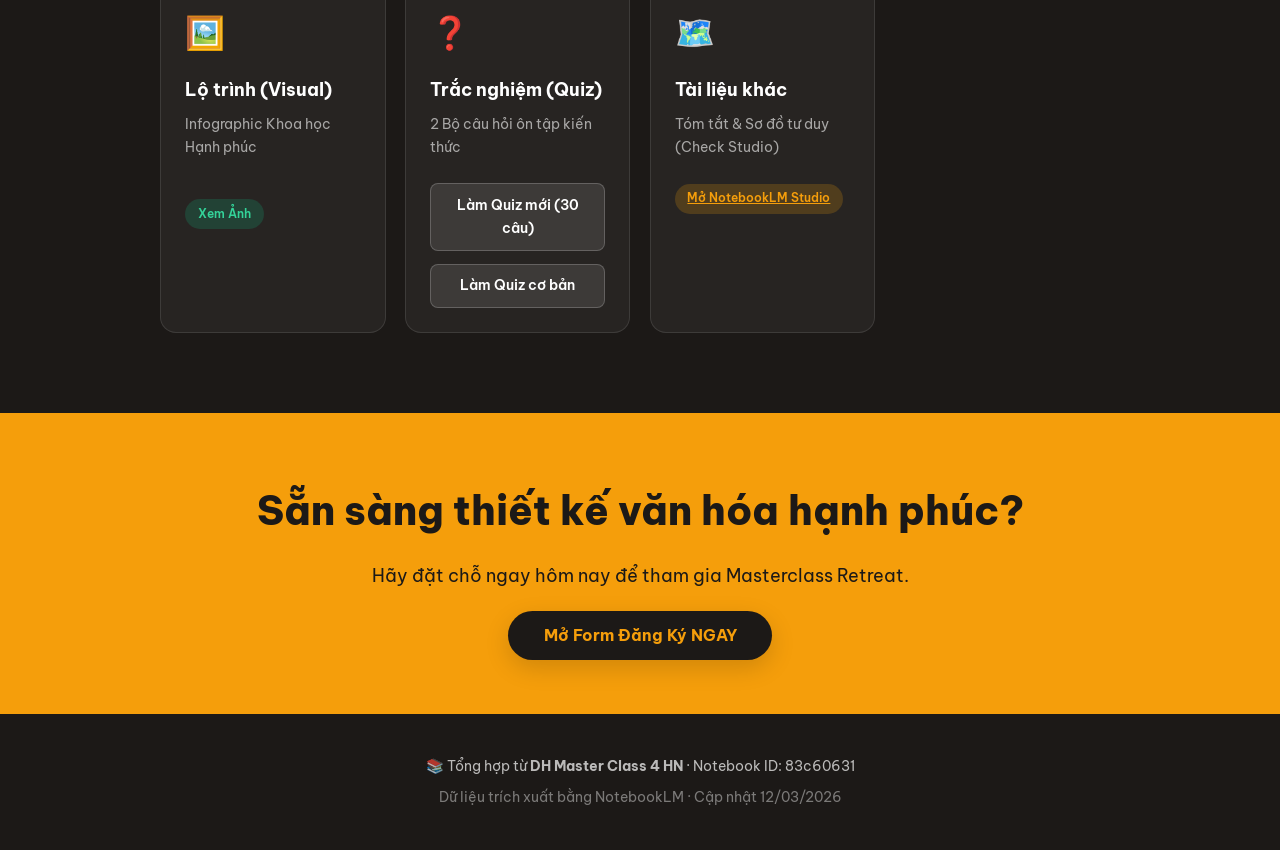
==== commit e02d4bda: "Căn chỉnh lại layout Hero Title Section" ====
--- a/index.html
+++ b/index.html
@@ -19,7 +19,7 @@
   <nav class="top-nav">
     <a href="https://www.linkedin.com/company/culturecodecommunity/posts/?feedView=all" target="_blank"
       class="nav-brand">
-      <div class="nav-logo">CC</div>
+      <img src="data/logo.jpg" alt="Culture Code Logo" class="nav-logo-img" />
       <span class="nav-brand-text">Culture Code</span>
     </a>
     <a href="https://docs.google.com/forms/d/e/1FAIpQLSeS5UR2RFwPXHfmdazBFn1YnhXywqGEFP7-2ZAJZJpLh7FCaQ/viewform"
@@ -32,14 +32,17 @@
       <strong>07:00 - 17:00, Thứ Bảy 04/04/2026</strong><br />
       Khách sạn Harmony, 32A-34 Bùi Thị Xuân, P. Phạm Ngũ Lão, TP. Hồ Chí Minh.
     </div>
-    <h1 class="hero-title">Delivering<br /><span class="accent">Happiness</span></h1>
-    <div class="hero-meta">
+    <h1 class="hero-title" style="margin-bottom: 0.2rem; line-height: 1.1;">Delivering<br /><span
+        class="accent">Happiness</span></h1>
+    <h2
+      style="font-size: 1.5rem; font-weight: 400; color: rgba(255,255,255,0.85); margin-bottom: 1.5rem; letter-spacing: 1px;">
+      🔬 Khoa học Hạnh phúc</h2>
+    <div class="hero-meta" style="justify-content: center; font-size: 1.05rem; color: rgba(255,255,255,0.7);">
       <span>👩‍🏫 <a href="https://www.linkedin.com/company/culturecodecommunity/posts/?feedView=all" target="_blank"
-          style="color: inherit;">Cô Hà Minh Châu & Culture Code</a></span>
+          style="color: inherit; text-decoration: none; border-bottom: 1px dashed rgba(255,255,255,0.4);">Cô Hà Minh
+          Châu & Culture Code</a></span>
       <span>·</span>
       <span>🎯 7 Nội dung</span>
-      <span>·</span>
-      <span>🔬 Khoa học Hạnh phúc</span>
     </div>
     <div style="display: flex; gap: 15px; margin-top: 15px;">
       <a href="#topics" class="btn-primary"
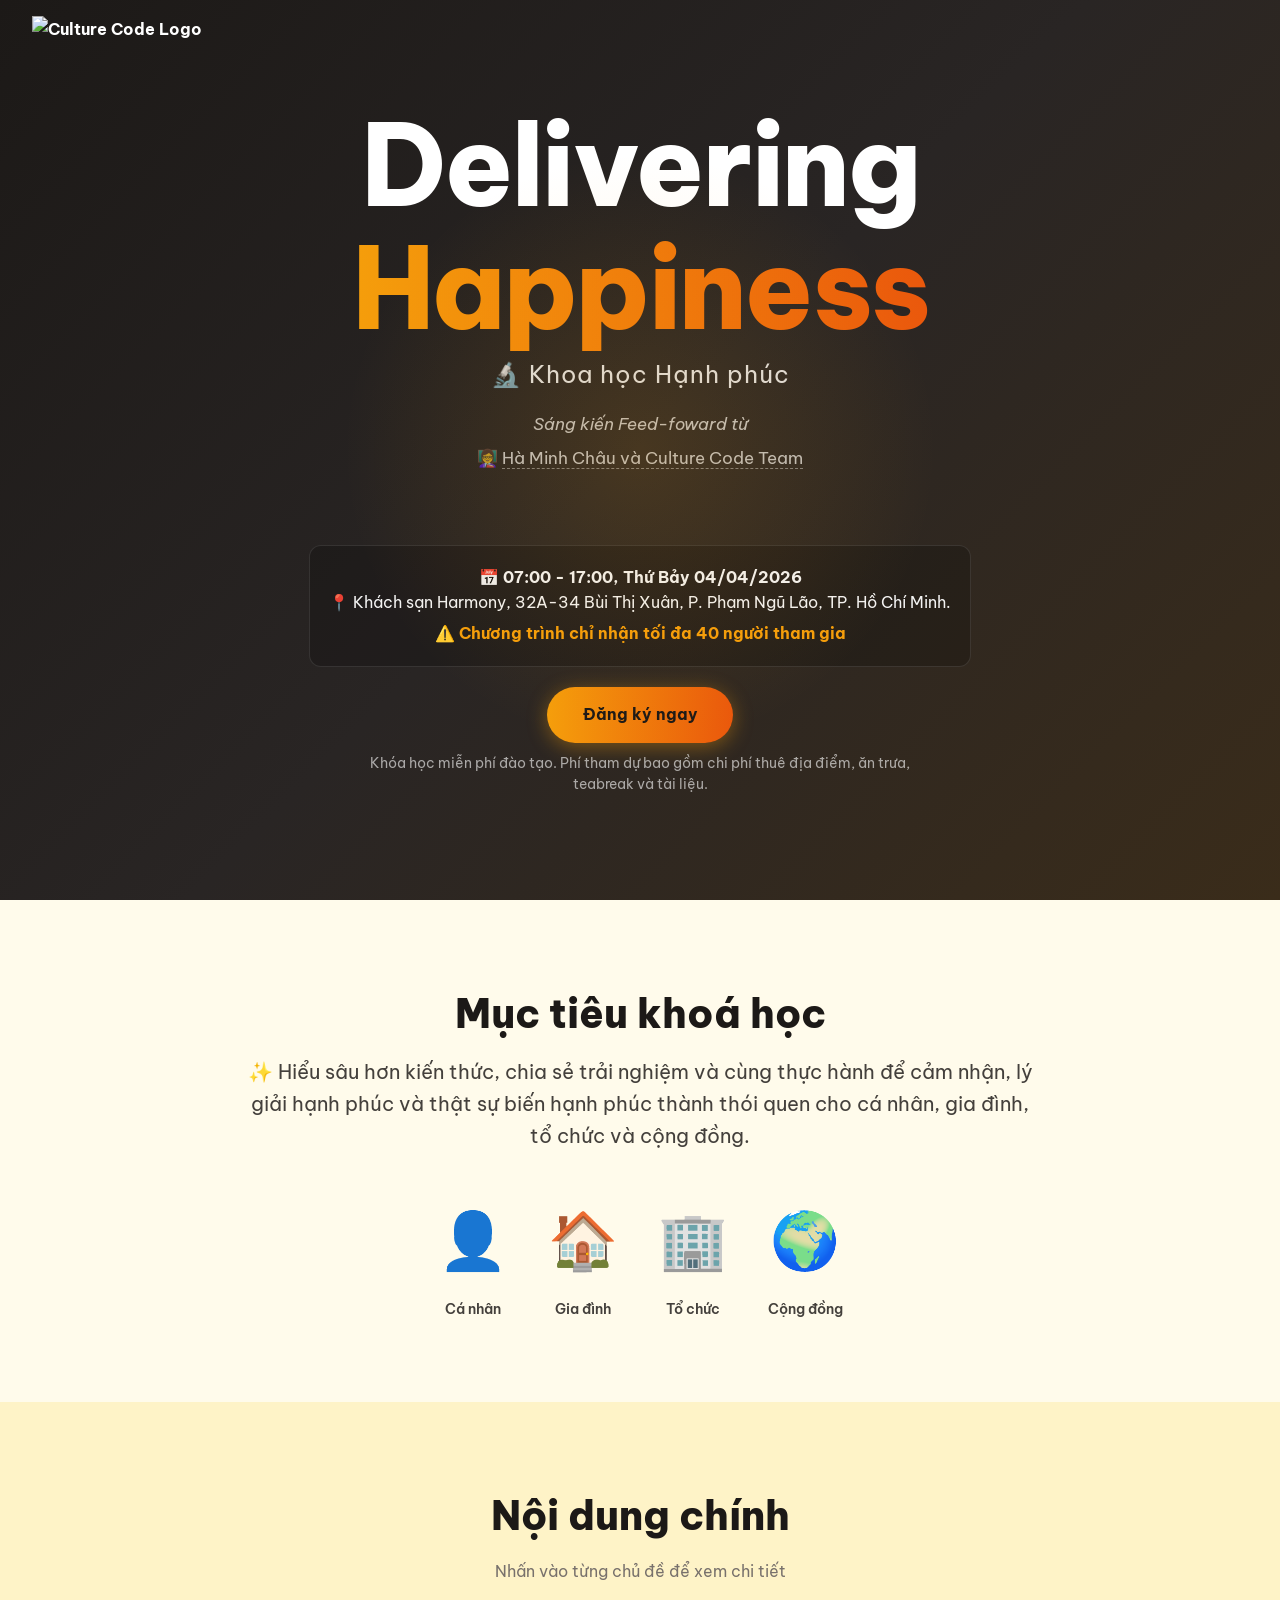
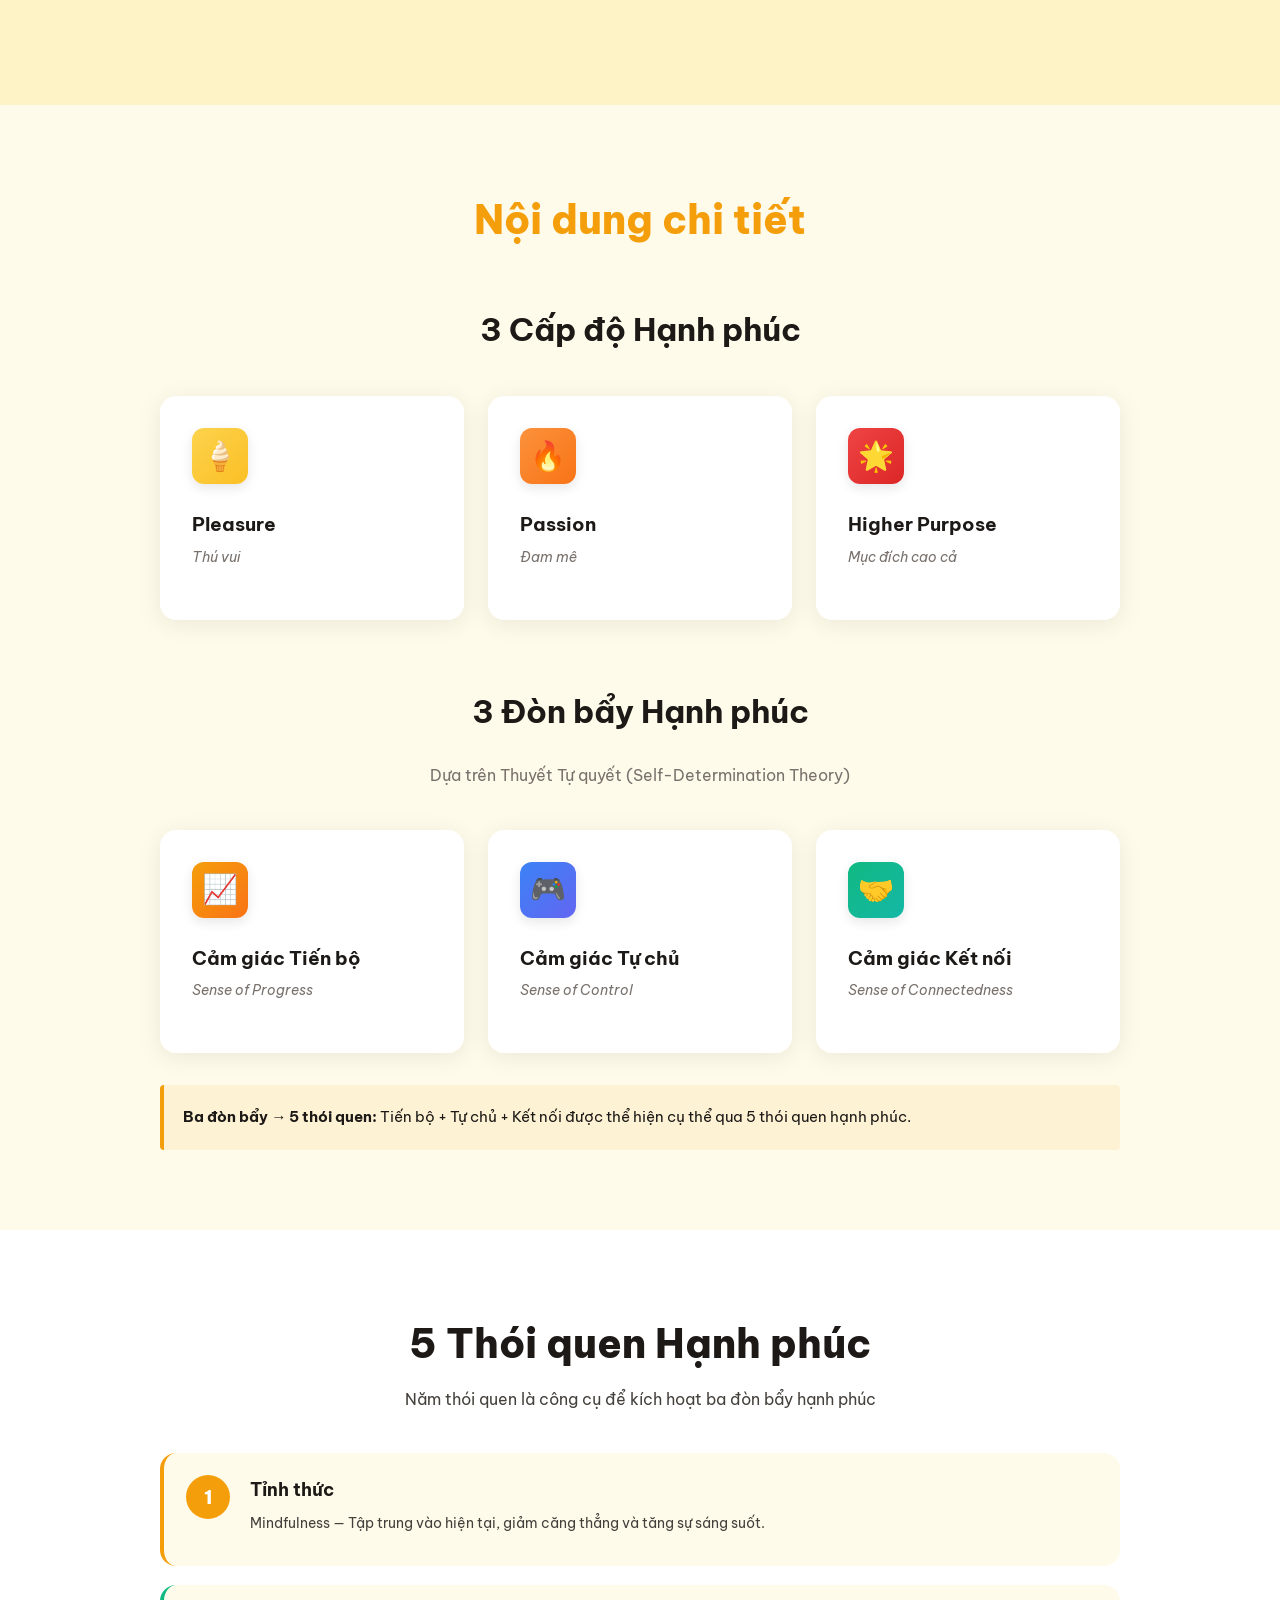
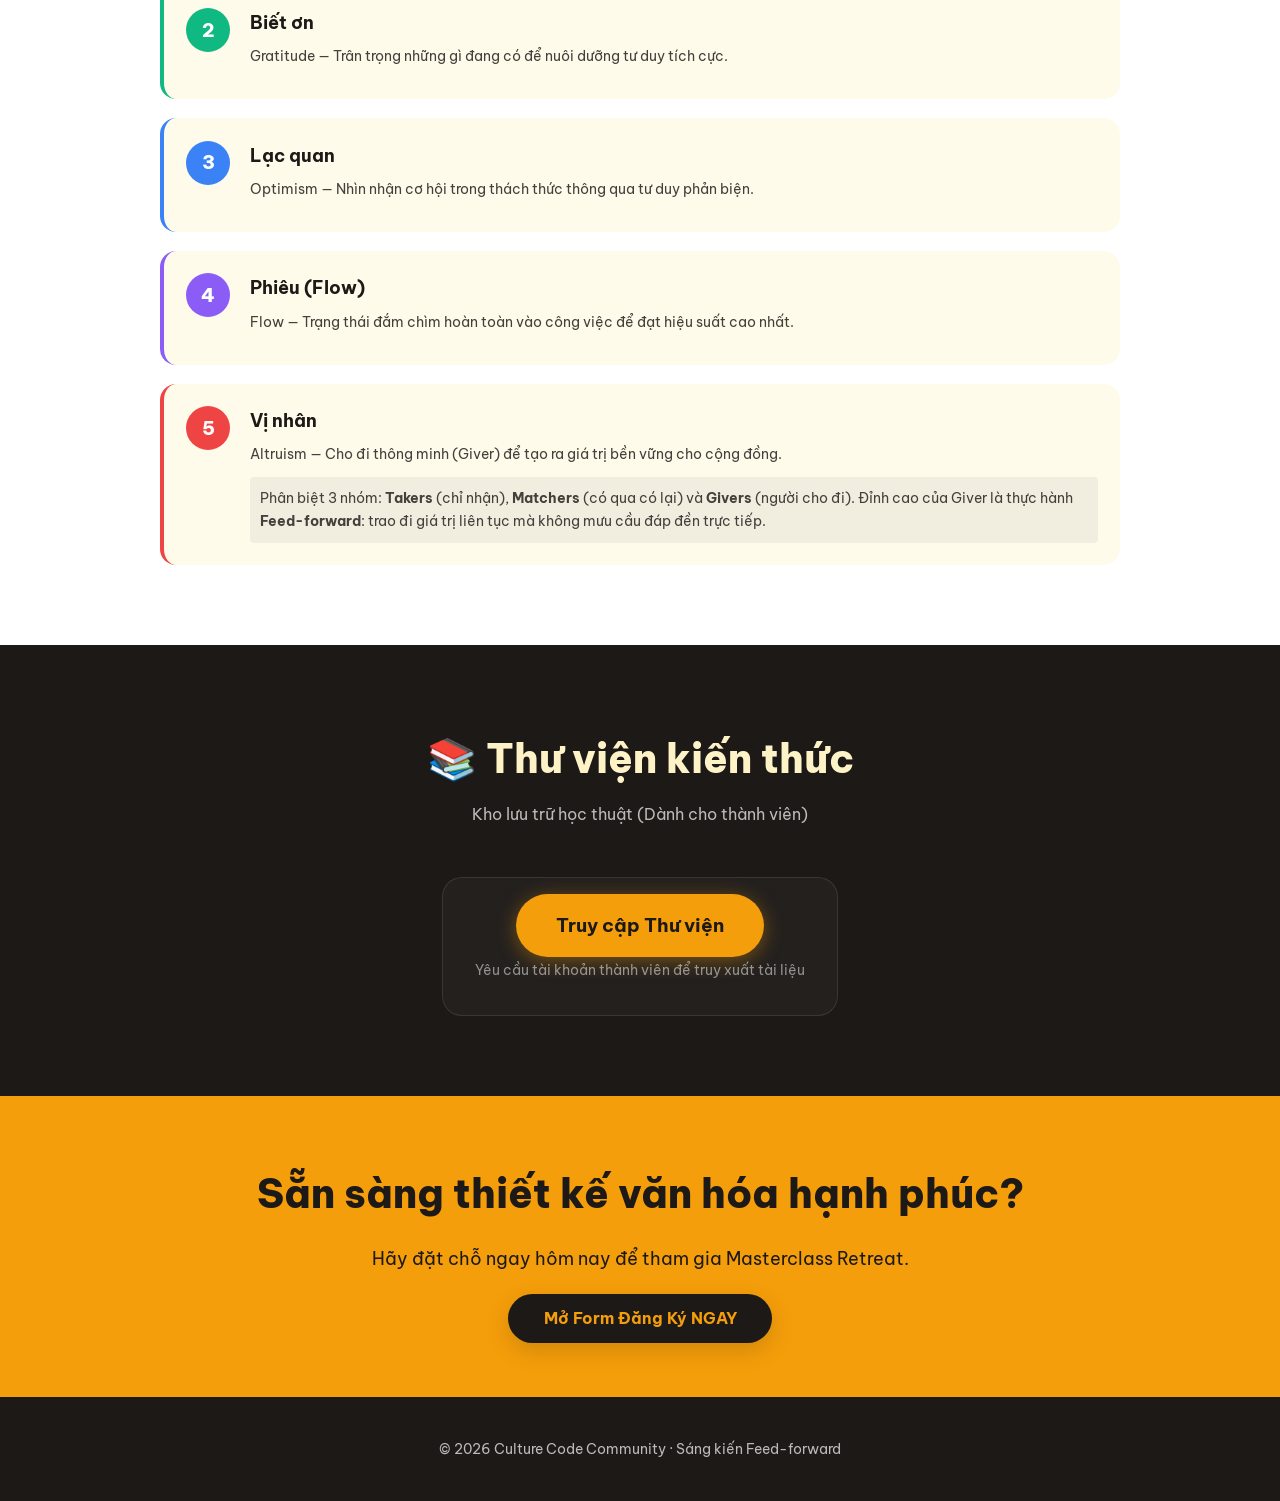
==== commit e0222dc1: "Chuyển Studio Artifacts thành Thư viện kiến thức và tạo trang login LMS (mockup)" ====
--- a/index.html
+++ b/index.html
@@ -20,36 +20,39 @@
     <a href="https://www.linkedin.com/company/culturecodecommunity/posts/?feedView=all" target="_blank"
       class="nav-brand">
       <img src="data/logo.jpg" alt="Culture Code Logo" class="nav-logo-img" />
-      <span class="nav-brand-text">Culture Code</span>
     </a>
-    <a href="https://docs.google.com/forms/d/e/1FAIpQLSeS5UR2RFwPXHfmdazBFn1YnhXywqGEFP7-2ZAJZJpLh7FCaQ/viewform"
-      target="_blank" class="btn-register-top">Đăng ký ngay</a>
   </nav>
 
   <!-- HEADER -->
   <header class="hero">
-    <div class="hero-badge" style="text-transform: none; font-size: 0.95rem; line-height: 1.5; padding: 0.8rem 1.5rem;">
-      <strong>07:00 - 17:00, Thứ Bảy 04/04/2026</strong><br />
-      Khách sạn Harmony, 32A-34 Bùi Thị Xuân, P. Phạm Ngũ Lão, TP. Hồ Chí Minh.
-    </div>
+
     <h1 class="hero-title" style="margin-bottom: 0.2rem; line-height: 1.1;">Delivering<br /><span
         class="accent">Happiness</span></h1>
     <h2
-      style="font-size: 1.5rem; font-weight: 400; color: rgba(255,255,255,0.85); margin-bottom: 1.5rem; letter-spacing: 1px;">
+      style="font-size: 1.5rem; font-weight: 400; color: rgba(255,255,255,0.85); margin-bottom: 1rem; letter-spacing: 1px;">
       🔬 Khoa học Hạnh phúc</h2>
-    <div class="hero-meta" style="justify-content: center; font-size: 1.05rem; color: rgba(255,255,255,0.7);">
+    <div class="hero-meta"
+      style="justify-content: center; font-size: 1.05rem; color: rgba(255,255,255,0.7); flex-direction: column; gap: 5px;">
+      <span style="font-style: italic;">Sáng kiến Feed-foward từ</span>
       <span>👩‍🏫 <a href="https://www.linkedin.com/company/culturecodecommunity/posts/?feedView=all" target="_blank"
-          style="color: inherit; text-decoration: none; border-bottom: 1px dashed rgba(255,255,255,0.4);">Cô Hà Minh
-          Châu & Culture Code</a></span>
-      <span>·</span>
-      <span>🎯 7 Nội dung</span>
-    </div>
-    <div style="display: flex; gap: 15px; margin-top: 15px;">
-      <a href="#topics" class="btn-primary"
-        style="background: rgba(255,255,255,0.1); color: white; box-shadow: none; border: 1px solid rgba(255,255,255,0.2);">Xem
-        nội dung ↓</a>
+          style="color: inherit; text-decoration: none; border-bottom: 1px dashed rgba(255,255,255,0.4);">Hà Minh
+          Châu và Culture Code Team</a></span>
+    </div>
+    <div class="hero-event-info"
+      style="margin-top: 2rem; background: rgba(0,0,0,0.2); padding: 1.2rem; border-radius: 12px; border: 1px solid rgba(255,255,255,0.1); max-width: 700px; margin-left: auto; margin-right: auto; color: rgba(255,255,255,0.95); font-size: 1rem; line-height: 1.6; text-align: center;">
+      <strong>📅 07:00 - 17:00, Thứ Bảy 04/04/2026</strong><br />
+      📍 Khách sạn Harmony, 32A-34 Bùi Thị Xuân, P. Phạm Ngũ Lão, TP. Hồ Chí Minh.<br />
+      <span style="color: var(--warm-yellow); font-weight: 700; display: inline-block; margin-top: 5px;">⚠️ Chương trình
+        chỉ nhận tối đa 40 người tham gia</span>
+    </div>
+
+    <div style="display: flex; flex-direction: column; align-items: center; margin-top: 20px;">
       <a href="https://docs.google.com/forms/d/e/1FAIpQLSeS5UR2RFwPXHfmdazBFn1YnhXywqGEFP7-2ZAJZJpLh7FCaQ/viewform"
-        target="_blank" class="btn-primary">Đăng ký ngay tham gia</a>
+        target="_blank" class="btn-primary">Đăng ký ngay</a>
+      <p
+        style="font-size: 0.9rem; color: rgba(255,255,255,0.6); margin-top: 10px; max-width: 600px; line-height: 1.5; text-align: center;">
+        Khóa học miễn phí đào tạo. Phí tham dự bao gồm chi phí thuê địa điểm, ăn trưa, teabreak và tài liệu.
+      </p>
     </div>
   </header>
 
@@ -57,98 +60,99 @@
   <section class="section overview" id="overview">
     <div class="container">
       <h2 class="section-title">Mục tiêu khoá học</h2>
-      <div class="cards-grid">
-        <div class="card">
-          <div class="card-icon">🚀</div>
-          <h3>Tìm hiểu yếu tố cốt lõi</h3>
-          <p>Tìm hiểu sâu về các yếu tố thúc đẩy và xây dựng một nền <strong>văn hóa tích cực mạnh mẽ</strong>.</p>
-        </div>
-        <div class="card">
-          <div class="card-icon">✨</div>
-          <h3>Trải nghiệm lợi ích</h3>
-          <p>Cung cấp trải nghiệm thực tế về <strong>lợi ích của thói quen hạnh phúc</strong> trong đời sống chuyên môn
-            lẫn cá nhân.</p>
-        </div>
-        <div class="card">
-          <div class="card-icon">🧠</div>
-          <h3>Đồng bộ hóa khái niệm</h3>
-          <p>Khởi động quá trình <strong>đồng bộ hóa khái niệm</strong> và tư duy của tất cả người tham gia.</p>
-        </div>
-        <div class="card">
-          <div class="card-icon">🛠️</div>
-          <h3>Công cụ thực tiễn</h3>
-          <p>Cung cấp các công cụ và <strong>phương pháp thực tiễn</strong> có thể áp dụng <strong>ngay lập
-              tức</strong>.</p>
-        </div>
-      </div>
-    </div>
-  </section>
-
-  <!-- 3 LEVERS -->
-  <section class="section levers" id="levers">
-    <div class="container">
-      <h2 class="section-title">3 Đòn bẩy Hạnh phúc</h2>
-      <p class="section-sub">Dựa trên Thuyết Tự quyết (Self-Determination Theory) — 3 nhu cầu tâm lý cốt lõi để kích
-        hoạt hạnh phúc tại nơi làm việc</p>
+      <div style="text-align: center; max-width: 800px; margin: 0 auto;">
+        <p style="font-size: 1.25rem; line-height: 1.6; color: var(--mid);">
+          ✨ Hiểu sâu hơn kiến thức, chia sẻ trải nghiệm và cùng thực hành để cảm nhận, lý giải hạnh phúc và thật sự biến
+          hạnh phúc thành thói quen cho cá nhân, gia đình, tổ chức và cộng đồng.
+        </p>
+        <div style="font-size: 3.5rem; margin-top: 2.5rem; display: flex; justify-content: center; gap: 40px;">
+          <div style="display: flex; flex-direction: column; align-items: center; gap: 10px;"><span
+              title="Cá nhân">👤</span><span style="font-size: 0.9rem; font-weight: 600; color: var(--mid);">Cá
+              nhân</span></div>
+          <div style="display: flex; flex-direction: column; align-items: center; gap: 10px;"><span
+              title="Gia đình">🏠</span><span style="font-size: 0.9rem; font-weight: 600; color: var(--mid);">Gia
+              đình</span></div>
+          <div style="display: flex; flex-direction: column; align-items: center; gap: 10px;"><span
+              title="Tổ chức">🏢</span><span style="font-size: 0.9rem; font-weight: 600; color: var(--mid);">Tổ
+              chức</span></div>
+          <div style="display: flex; flex-direction: column; align-items: center; gap: 10px;"><span
+              title="Cộng đồng">🌍</span><span style="font-size: 0.9rem; font-weight: 600; color: var(--mid);">Cộng
+              đồng</span></div>
+        </div>
+      </div>
+    </div>
+  </section>
+
+  <!-- TOPICS / NỘI DUNG CHÍNH -->
+  <section class="section topics" id="topics">
+    <div class="container">
+      <h2 class="section-title">Nội dung chính</h2>
+      <p class="section-sub">Nhấn vào từng chủ đề để xem chi tiết</p>
+      <div class="topics-list" id="topicsList"></div>
+    </div>
+  </section>
+
+  <!-- 3 LEVELS & 3 LEVERS (NỘI DUNG CHI TIẾT) -->
+  <section class="section details" id="details"
+    style="padding-top: 5rem; border-top: 1px solid rgba(255,255,255,0.05);">
+    <div class="container">
+      <h2 class="section-title" style="color: var(--warm-yellow); margin-bottom: 3rem;">Nội dung chi tiết</h2>
+
+      <!-- 3 LEVELS OF HAPPINESS -->
+      <div id="levels-of-happiness" style="margin-bottom: 4rem;">
+        <h3 style="text-align: center; font-size: 2rem; margin-bottom: 2rem; font-weight: 700;">3 Cấp độ Hạnh phúc</h3>
+        <div class="levers-grid" style="grid-template-columns: repeat(3, 1fr);">
+
+          <div class="lever-card">
+            <div class="lever-icon" style="background:linear-gradient(135deg,#fcd34d,#fbbf24)">🍦</div>
+            <h3>Pleasure</h3>
+            <p class="lever-en">Thú vui</p>
+          </div>
+
+          <div class="lever-card">
+            <div class="lever-icon" style="background:linear-gradient(135deg,#fb923c,#f97316)">🔥</div>
+            <h3>Passion</h3>
+            <p class="lever-en">Đam mê</p>
+          </div>
+
+          <div class="lever-card">
+            <div class="lever-icon" style="background:linear-gradient(135deg,#ef4444,#dc2626)">🌟</div>
+            <h3>Higher Purpose</h3>
+            <p class="lever-en">Mục đích cao cả</p>
+          </div>
+
+        </div>
+      </div>
+
+      <!-- 3 LEVERS -->
+      <h3 style="text-align: center; font-size: 2rem; margin-top: 4rem; margin-bottom: 1.5rem; font-weight: 700;">3 Đòn
+        bẩy Hạnh phúc</h3>
+      <p class="section-sub">Dựa trên Thuyết Tự quyết (Self-Determination Theory)</p>
       <div class="levers-grid">
 
         <div class="lever-card">
           <div class="lever-icon" style="background:linear-gradient(135deg,#f59e0b,#f97316)">📈</div>
           <h3>Cảm giác Tiến bộ</h3>
-          <p class="lever-en">Sense of Progress · Năng lực (Competence)</p>
-          <ul>
-            <li>Nhận ra và trân trọng những <strong>chiến thắng nhỏ (small wins)</strong> hàng ngày — vỗ tay sau mỗi
-              việc hoàn thành</li>
-            <li>Học hỏi và phát triển kỹ năng liên tục — cảm nhận bản thân ngày càng giỏi hơn</li>
-            <li>HR và quản lý: xây dựng cơ chế <strong>ghi nhận và tôn vinh</strong> đóng góp của nhân viên</li>
-            <li>Thói quen Biết ơn và Tỉnh thức giúp nhận ra sự tiến bộ ngay trong hiện tại</li>
-          </ul>
-          <div class="lever-habits">🎯 Liên kết: <strong>Biết ơn · Tỉnh thức</strong></div>
+          <p class="lever-en">Sense of Progress</p>
         </div>
 
         <div class="lever-card">
           <div class="lever-icon" style="background:linear-gradient(135deg,#3b82f6,#6366f1)">🎮</div>
           <h3>Cảm giác Tự chủ</h3>
-          <p class="lever-en">Sense of Control · Autonomy (Tự quyết)</p>
-          <ul>
-            <li>Cảm thấy <strong>in control</strong> với công việc và cuộc sống của mình — chủ động thay vì bị động</li>
-            <li>Tự mình đưa ra quyết định về <strong>cách làm</strong>, không chỉ làm theo lệnh</li>
-            <li>Tránh cảm giác "một cổ hai tròng" — cân bằng áp lực từ trên và thực thi với đội ngũ bên dưới</li>
-            <li>Thực hành lạc quan (ABCDE) giúp chuyển từ tư duy nạn nhân sang tư duy chủ động</li>
-          </ul>
-          <div class="lever-habits">🎯 Liên kết: <strong>Lạc quan · Flow</strong></div>
+          <p class="lever-en">Sense of Control</p>
         </div>
 
         <div class="lever-card">
           <div class="lever-icon" style="background:linear-gradient(135deg,#10b981,#14b8a6)">🤝</div>
           <h3>Cảm giác Kết nối</h3>
-          <p class="lever-en">Sense of Connection · Relatedness (Liên thuộc)</p>
-          <ul>
-            <li><strong>Kết nối với chính mình</strong> (harmony with self) — yêu thương và không ngược đãi bản thân
-            </li>
-            <li><strong>Kết nối với người xung quanh</strong> (harmony with others) — cảm giác thuộc về và được ghi nhận
-            </li>
-            <li><strong>Kết nối với thiên nhiên</strong> (harmony with nature) — mở rộng sự kết nối ra ngoài con người
-            </li>
-            <li>Khoa học: kết nối xã hội tăng 50% tuổi thọ, giảm lo âu và trầm cảm, tăng năng suất 12%</li>
-          </ul>
-          <div class="lever-habits">🎯 Liên kết: <strong>Vị nhân · Biết ơn · Tỉnh thức</strong></div>
+          <p class="lever-en">Sense of Connectedness</p>
         </div>
 
       </div>
       <div class="levers-note">
         <strong>Ba đòn bẩy → 5 thói quen:</strong> Tiến bộ + Tự chủ + Kết nối được thể hiện cụ thể qua 5 thói quen hạnh
-        phúc: Tỉnh thức · Biết ơn · Lạc quan · Phiêu · Vị nhân.
-      </div>
-    </div>
-  </section>
-
-  <!-- TOPICS -->
-  <section class="section topics" id="topics">
-    <div class="container">
-      <h2 class="section-title">Nội dung chi tiết</h2>
-      <p class="section-sub">Nhấn vào từng chủ đề để xem chi tiết</p>
-      <div class="topics-list" id="topicsList"></div>
+        phúc.
+      </div>
     </div>
   </section>
 
@@ -156,135 +160,68 @@
   <section class="section habits" id="habits">
     <div class="container">
       <h2 class="section-title">5 Thói quen Hạnh phúc</h2>
+      <p style="text-align: center; margin-bottom: 2.5rem; color: var(--mid);">Năm thói quen là công cụ để kích hoạt ba
+        đòn bẩy hạnh phúc</p>
       <div class="habits-grid">
         <div class="habit-item" style="--color: #f59e0b">
           <div class="habit-num">1</div>
           <div class="habit-body">
             <h3>Tỉnh thức</h3>
-            <p>Mindfulness — Tập trung chú ý vào khoảnh khắc hiện tại mà không phán xét. Đây là nền tảng của 4 thói quen
-              còn lại.</p>
-            <em>"Nếu thất vọng, bạn đang sống trong quá khứ. Nếu lo âu, bạn đang sống trong tương lai. Nếu bình thản,
-              bạn đang sống trong hiện tại." — Lão Tử</em>
+            <p>Mindfulness — Tập trung vào hiện tại, giảm căng thẳng và tăng sự sáng suốt.</p>
           </div>
         </div>
         <div class="habit-item" style="--color: #10b981">
           <div class="habit-num">2</div>
           <div class="habit-body">
             <h3>Biết ơn</h3>
-            <p>Gratitude — Nhận thức và trân trọng không chỉ những điều tốt đẹp, mà còn biết ơn nghịch cảnh, những điều
-              sẽ đến, và chính bản thân mình.</p>
-            <em>4 đối tượng biết ơn: điều tốt đẹp đã nhận → điều bất như ý → điều tốt đẹp chưa xảy ra → chính bản thân
-              mình.</em>
+            <p>Gratitude — Trân trọng những gì đang có để nuôi dưỡng tư duy tích cực.</p>
           </div>
         </div>
         <div class="habit-item" style="--color: #3b82f6">
           <div class="habit-num">3</div>
           <div class="habit-body">
             <h3>Lạc quan</h3>
-            <p>Optimism — Rèn luyện não bộ nhìn nhận sự việc theo hướng tích cực, sử dụng công cụ <strong>ABCDE</strong>
-              để phản biện lại các suy nghĩ tiêu cực.</p>
-            <em>A-Adversity · B-Belief · C-Consequence · D-Dispute · E-Effect & Action</em>
+            <p>Optimism — Nhìn nhận cơ hội trong thách thức thông qua tư duy phản biện.</p>
           </div>
         </div>
         <div class="habit-item" style="--color: #8b5cf6">
           <div class="habit-num">4</div>
           <div class="habit-body">
             <h3>Phiêu (Flow)</h3>
-            <p>Trạng thái đắm chìm hoàn toàn vào công việc. Để đạt Phiêu cần: nhiệm vụ đầy thách thức + kỹ năng đủ để
-              chinh phục + nhận phản hồi ngay + không bị phân tâm.</p>
-            <em>Tìm "microflow" trong các hoạt động hằng ngày nhỏ nhất.</em>
+            <p>Flow — Trạng thái đắm chìm hoàn toàn vào công việc để đạt hiệu suất cao nhất.</p>
           </div>
         </div>
         <div class="habit-item" style="--color: #ef4444">
           <div class="habit-num">5</div>
           <div class="habit-body">
             <h3>Vị nhân</h3>
-            <p>Altruism — Khuyến khích sự cống hiến vì lợi ích chung. Học cách trở thành "người cho đi thông minh"
-              (smart giver) — kết hợp giữa lòng tốt và trí tuệ.</p>
-            <em>Fit-forward: mọi người nhận và trao tiếp — không ai được trả lương.</em>
-          </div>
-        </div>
-      </div>
-    </div>
-  </section>
-
-  <!-- STUDIO ARTIFACTS -->
+            <p>Altruism — Cho đi thông minh (Giver) để tạo ra giá trị bền vững cho cộng đồng.</p>
+            <div
+              style="margin-top: 10px; font-size: 0.85rem; color: var(--mid); background: rgba(0,0,0,0.05); padding: 10px; border-radius: 4px;">
+              Phân biệt 3 nhóm: <strong>Takers</strong> (chỉ nhận), <strong>Matchers</strong> (có qua có lại) và
+              <strong>Givers</strong> (người cho đi). Đỉnh cao của Giver là thực hành <strong>Feed-forward</strong>:
+              trao đi giá trị liên tục mà không mưu cầu đáp đền trực tiếp.
+            </div>
+          </div>
+        </div>
+      </div>
+    </div>
+  </section>
+
+  <!-- KNOWLEDGE LIBRARY / THƯ VIỆN KIẾN THỨC -->
   <section class="section artifacts" id="artifacts">
-    <div class="container">
-      <h2 class="section-title">📼 Studio Artifacts</h2>
-      <p class="section-sub">Các nội dung được tạo ra từ NotebookLM Studio cho notebook này</p>
-
-      <div class="artifacts-grid" id="artifactsGrid">
-        <!-- AUDIO SERIES -->
-        <div class="artifact-card full-width">
-          <div class="artifact-icon">🎙️</div>
-          <h3>DHM4 Audio Series (6 Tracks)</h3>
-          <p>Tóm tắt chi tiết 10 chủ đề và 5 thói quen hạnh phúc</p>
-          <div class="audio-list">
-            <div class="audio-track">
-              <span class="track-title">1. Tổng quan: Ba tầng để hạnh phúc bền vững</span>
-              <audio controls>
-                <source src="data/artifacts/dh4_overview.mp3">
-              </audio>
-            </div>
-            <div class="audio-track">
-              <span class="track-title">2. Tỉnh thức: Thoát bẫy đa nhiệm</span>
-              <audio controls>
-                <source src="data/artifacts/audio_mindful.mp3">
-              </audio>
-            </div>
-            <div class="audio-track">
-              <span class="track-title">3. Biết ơn: Nâng cấp bộ não</span>
-              <audio controls>
-                <source src="data/artifacts/audio_biet_on.mp3">
-              </audio>
-            </div>
-            <div class="audio-track">
-              <span class="track-title">4. Lạc quan: Rèn lý trí bằng ABCDE</span>
-              <audio controls>
-                <source src="data/artifacts/audio_lac_quan.mp3">
-              </audio>
-            </div>
-            <div class="audio-track">
-              <span class="track-title">5. Phiêu: Làm việc cực phiêu</span>
-              <audio controls>
-                <source src="data/artifacts/audio_flow.mp3">
-              </audio>
-            </div>
-            <div class="audio-track">
-              <span class="track-title">6. Vị nhân: Người vị nhân sắc sảo</span>
-              <audio controls>
-                <source src="data/artifacts/audio_vi_nhan.mp3">
-              </audio>
-            </div>
-          </div>
-        </div>
-
-        <!-- VISUALS & DOCUMENTS -->
-        <div class="artifact-card">
-          <div class="artifact-icon">🖼️</div>
-          <h3>Lộ trình (Visual)</h3>
-          <p>Infographic Khoa học Hạnh phúc</p>
-          <a href="data/artifacts/infographic.png" target="_blank" class="artifact-status completed">Xem Ảnh</a>
-        </div>
-
-        <div class="artifact-card">
-          <div class="artifact-icon">❓</div>
-          <h3>Trắc nghiệm (Quiz)</h3>
-          <p>2 Bộ câu hỏi ôn tập kiến thức</p>
-          <div class="quiz-links">
-            <a href="data/artifacts/quiz_new.html" target="_blank" class="btn-sm">Làm Quiz mới (30 câu)</a>
-            <a href="data/artifacts/quiz.html" target="_blank" class="btn-sm">Làm Quiz cơ bản</a>
-          </div>
-        </div>
-
-        <div class="artifact-card">
-          <div class="artifact-icon">🗺️</div>
-          <h3>Tài liệu khác</h3>
-          <p>Tóm tắt & Sơ đồ tư duy (Check Studio)</p>
-          <a href="https://notebooklm.google.com/notebook/83c60631-fcfc-4138-b96a-bc99826be158" target="_blank"
-            class="artifact-status pending">Mở NotebookLM Studio</a>
-        </div>
+    <div class="container" style="text-align: center;">
+      <h2 class="section-title">📚 Thư viện kiến thức</h2>
+      <p class="section-sub" style="margin-bottom: 3rem;">Kho lưu trữ học thuật (Dành cho thành viên)</p>
+
+      <div
+        style="display: inline-block; padding: 2rem; background: rgba(255,255,255,0.03); border-radius: 20px; border: 1px solid rgba(255,255,255,0.1);">
+        <a href="login.html" class="btn-primary"
+          style="padding: 1.2rem 2.5rem; font-size: 1.2rem; background: var(--warm-yellow); color: var(--dark);">
+          Truy cập Thư viện
+        </a>
+        <p style="margin-top: 1rem; font-size: 0.9rem; color: rgba(255,255,255,0.5);">Yêu cầu tài khoản thành viên để
+          truy xuất tài liệu</p>
       </div>
     </div>
   </section>
@@ -305,9 +242,7 @@
 
   <!-- FOOTER -->
   <footer class="footer">
-    <p>📚 Tổng hợp từ <strong>DH Master Class 4 HN</strong> · Notebook ID: 83c60631</p>
-    <p style="margin-top:0.5rem; opacity:0.6; font-size:0.85rem">Dữ liệu trích xuất bằng NotebookLM · Cập nhật
-      12/03/2026</p>
+    <p>© 2026 Culture Code Community · Sáng kiến Feed-forward</p>
   </footer>
 
   <script src="script.js"></script>
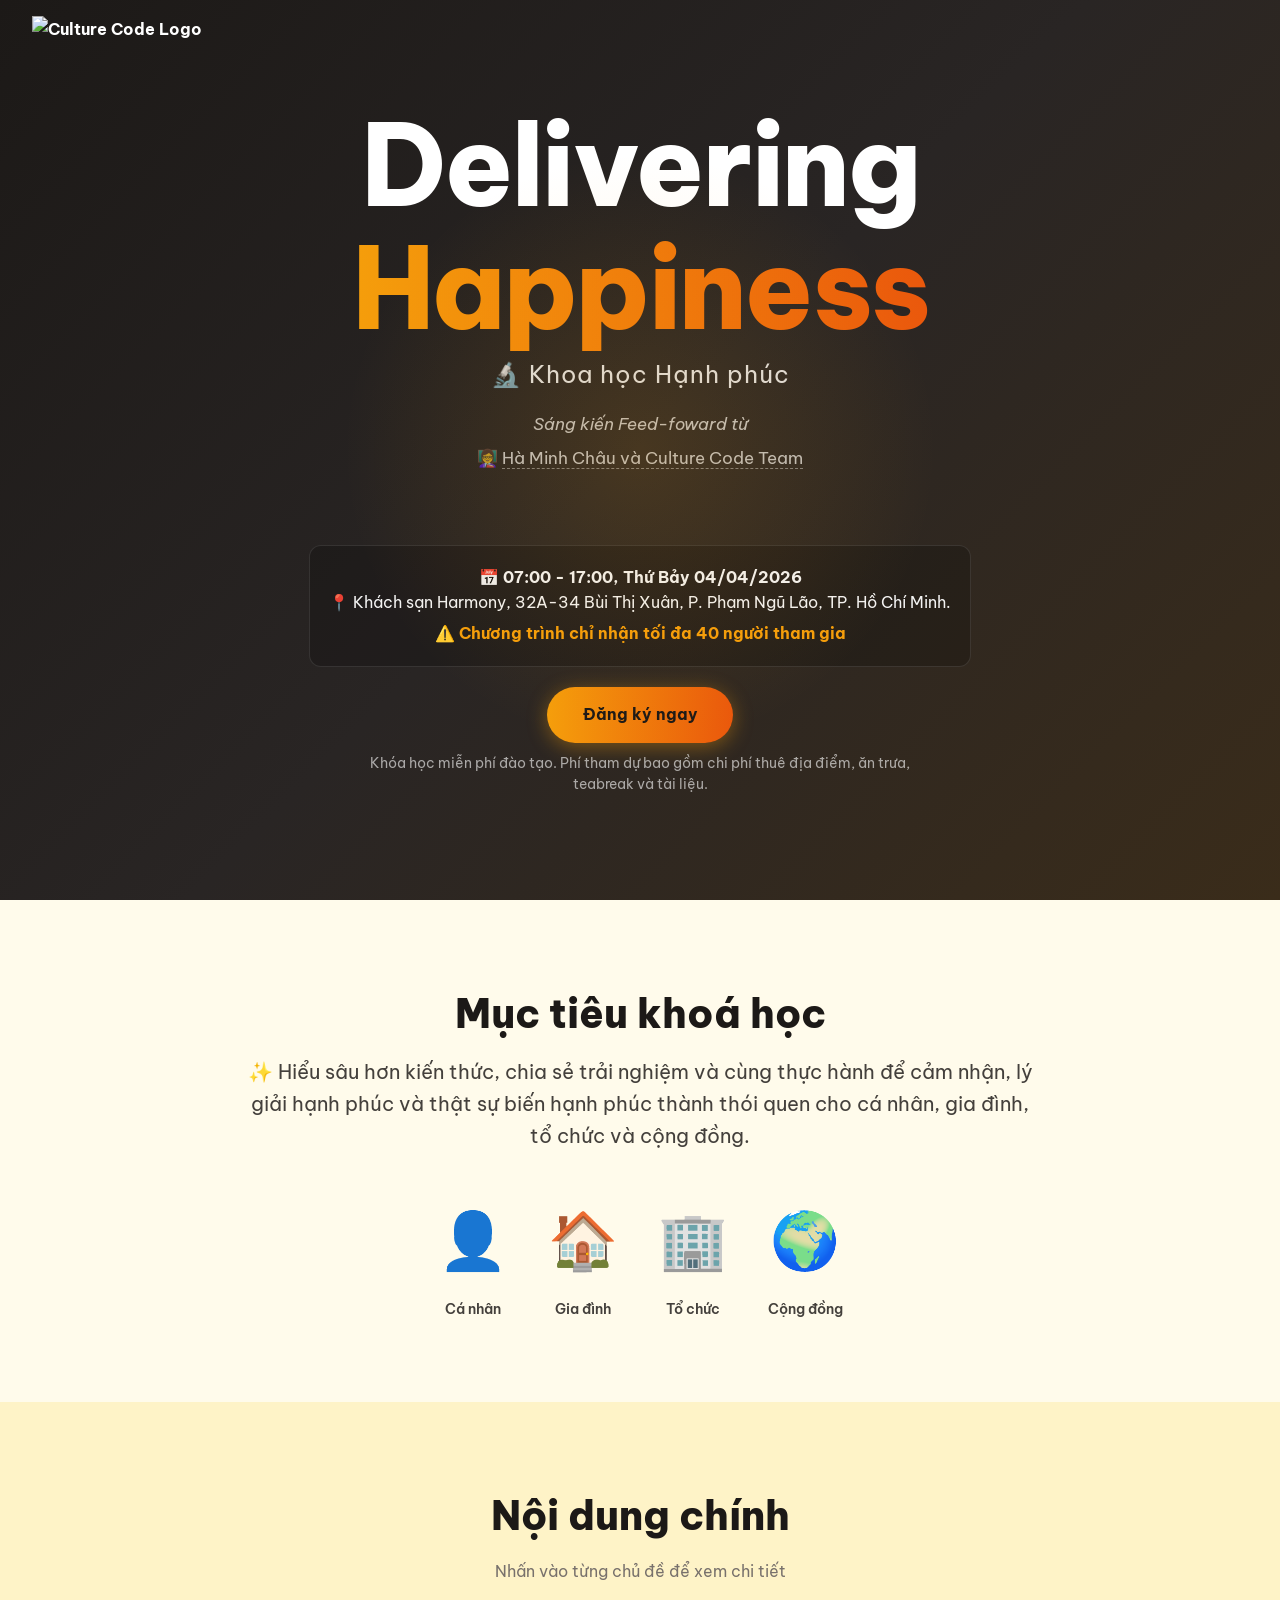
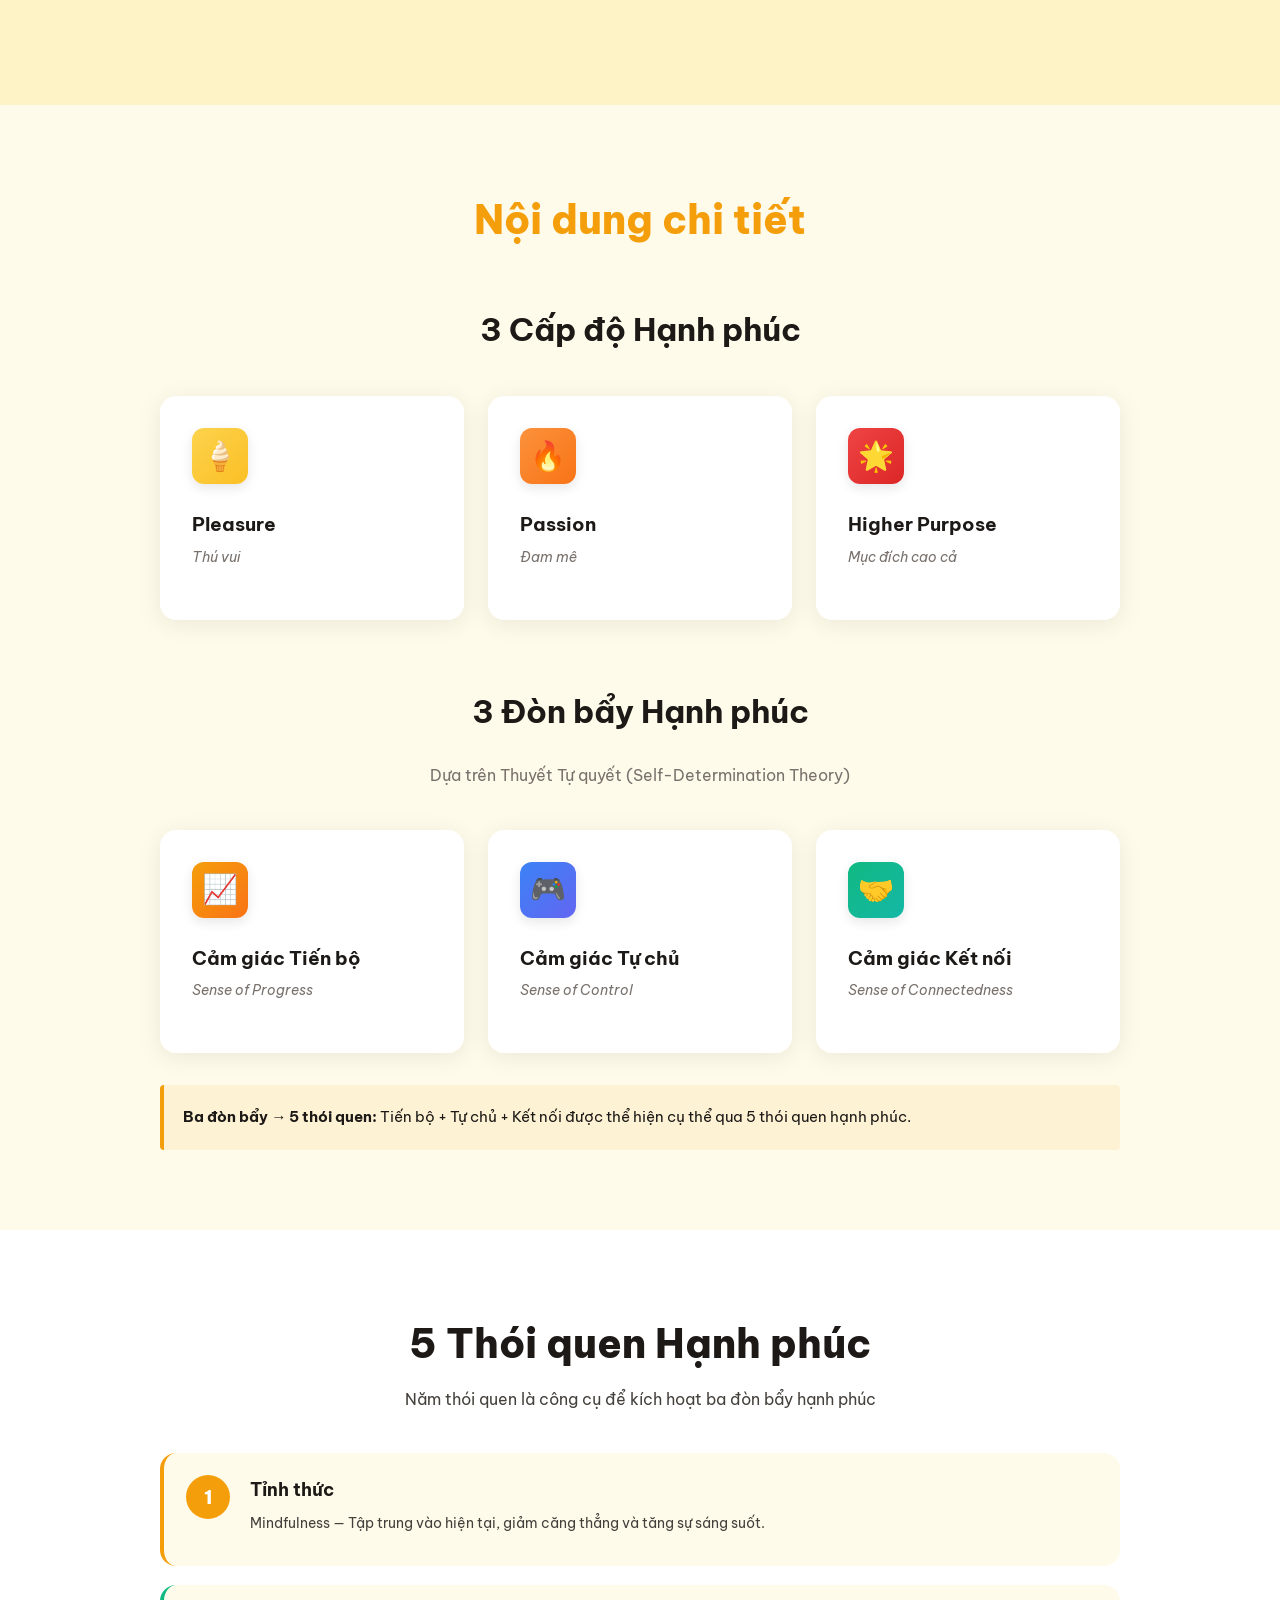
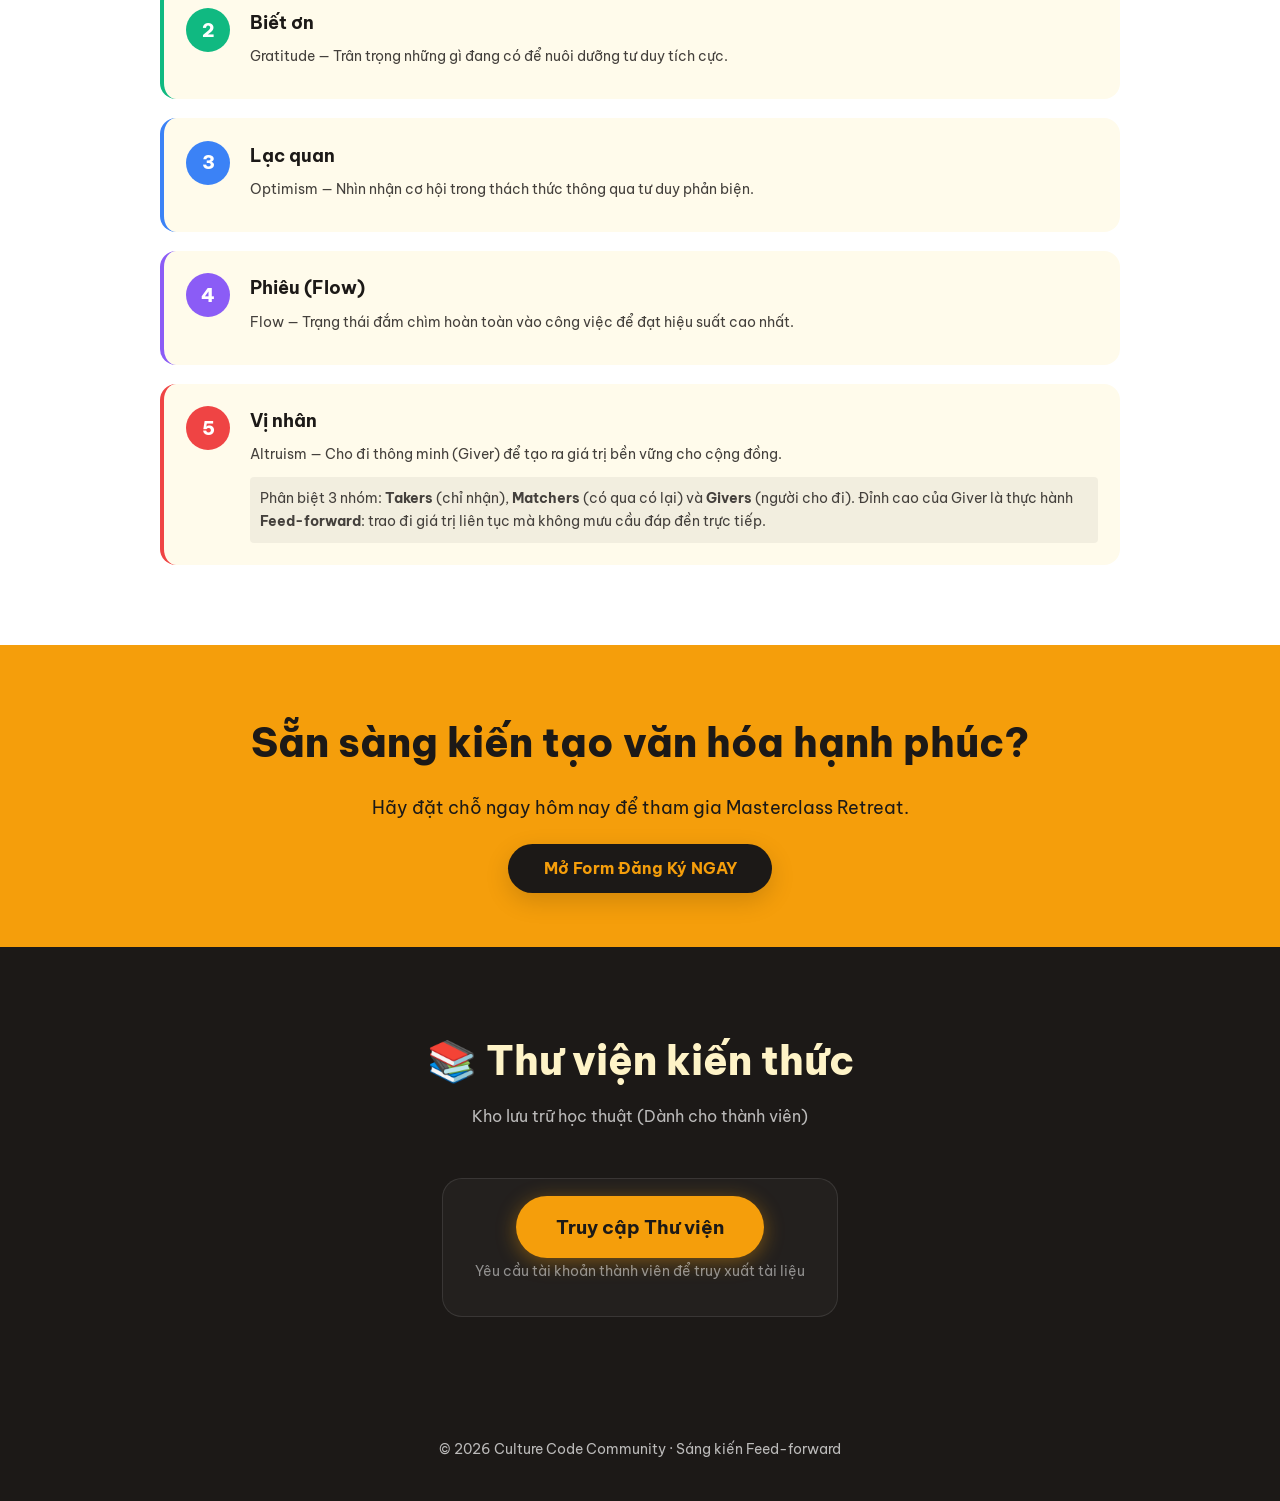
==== commit f8fb08a1: "Cập nhật tiêu đề CTA thành 'Sẵn sàng kiến tạo văn hóa hạnh phúc?'" ====
--- a/index.html
+++ b/index.html
@@ -208,6 +208,21 @@
     </div>
   </section>
 
+
+  <!-- REGISTER CTA -->
+  <section class="section register-cta" id="register"
+    style="background: var(--warm-yellow); color: var(--dark); text-align: center; padding: 4rem 1.5rem;">
+    <div class="container">
+      <h2 class="section-title" style="margin-bottom: 1rem;">Sẵn sàng kiến tạo văn hóa hạnh phúc?</h2>
+      <p class="section-sub" style="color: var(--dark); font-size: 1.1rem; margin-bottom: 2rem;">Hãy đặt chỗ ngay hôm
+        nay để tham gia Masterclass Retreat.</p>
+      <a href="https://docs.google.com/forms/d/e/1FAIpQLSeS5UR2RFwPXHfmdazBFn1YnhXywqGEFP7-2ZAJZJpLh7FCaQ/viewform"
+        target="_blank" class="btn-primary"
+        style="background: var(--dark); color: var(--warm-yellow); box-shadow: 0 8px 24px rgba(0,0,0,0.15);">Mở Form
+        Đăng Ký NGAY</a>
+    </div>
+  </section>
+
   <!-- KNOWLEDGE LIBRARY / THƯ VIỆN KIẾN THỨC -->
   <section class="section artifacts" id="artifacts">
     <div class="container" style="text-align: center;">
@@ -226,20 +241,6 @@
     </div>
   </section>
 
-  <!-- REGISTER CTA -->
-  <section class="section register-cta" id="register"
-    style="background: var(--warm-yellow); color: var(--dark); text-align: center; padding: 4rem 1.5rem;">
-    <div class="container">
-      <h2 class="section-title" style="margin-bottom: 1rem;">Sẵn sàng thiết kế văn hóa hạnh phúc?</h2>
-      <p class="section-sub" style="color: var(--dark); font-size: 1.1rem; margin-bottom: 2rem;">Hãy đặt chỗ ngay hôm
-        nay để tham gia Masterclass Retreat.</p>
-      <a href="https://docs.google.com/forms/d/e/1FAIpQLSeS5UR2RFwPXHfmdazBFn1YnhXywqGEFP7-2ZAJZJpLh7FCaQ/viewform"
-        target="_blank" class="btn-primary"
-        style="background: var(--dark); color: var(--warm-yellow); box-shadow: 0 8px 24px rgba(0,0,0,0.15);">Mở Form
-        Đăng Ký NGAY</a>
-    </div>
-  </section>
-
   <!-- FOOTER -->
   <footer class="footer">
     <p>© 2026 Culture Code Community · Sáng kiến Feed-forward</p>
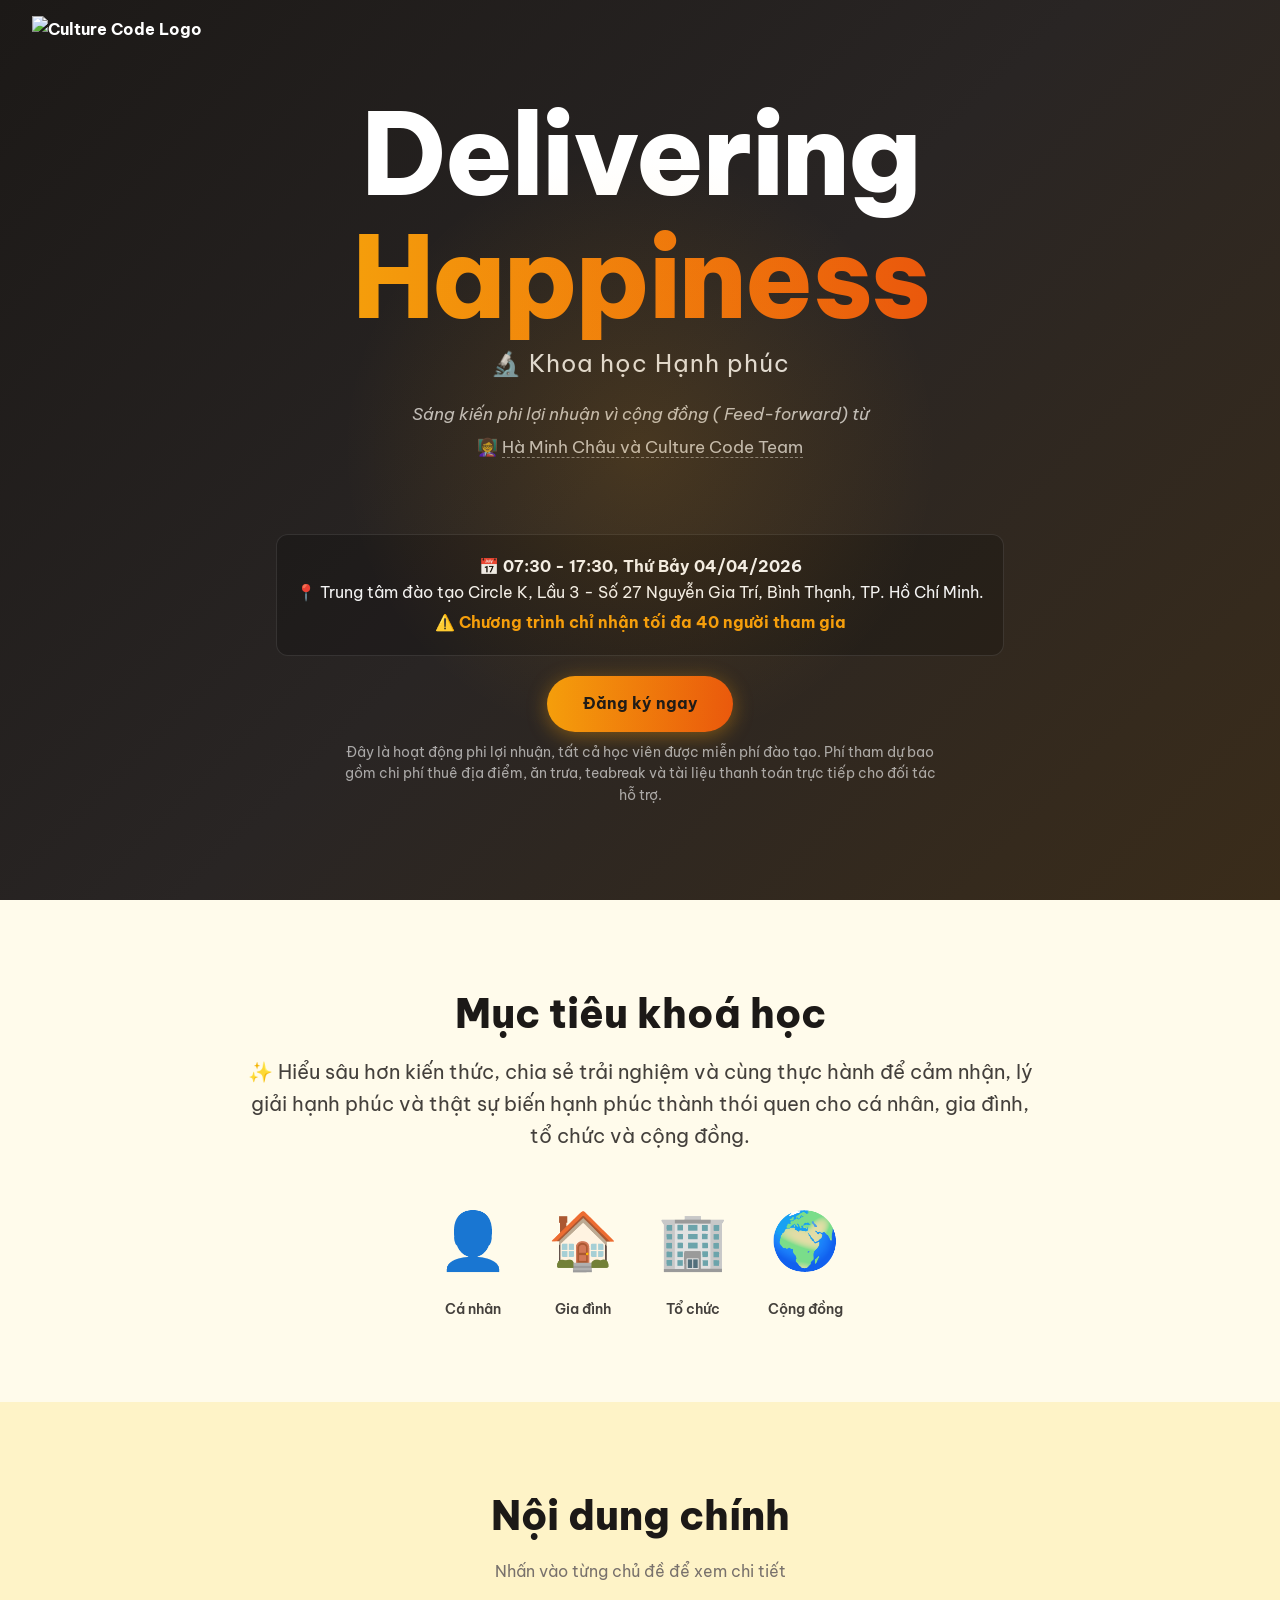
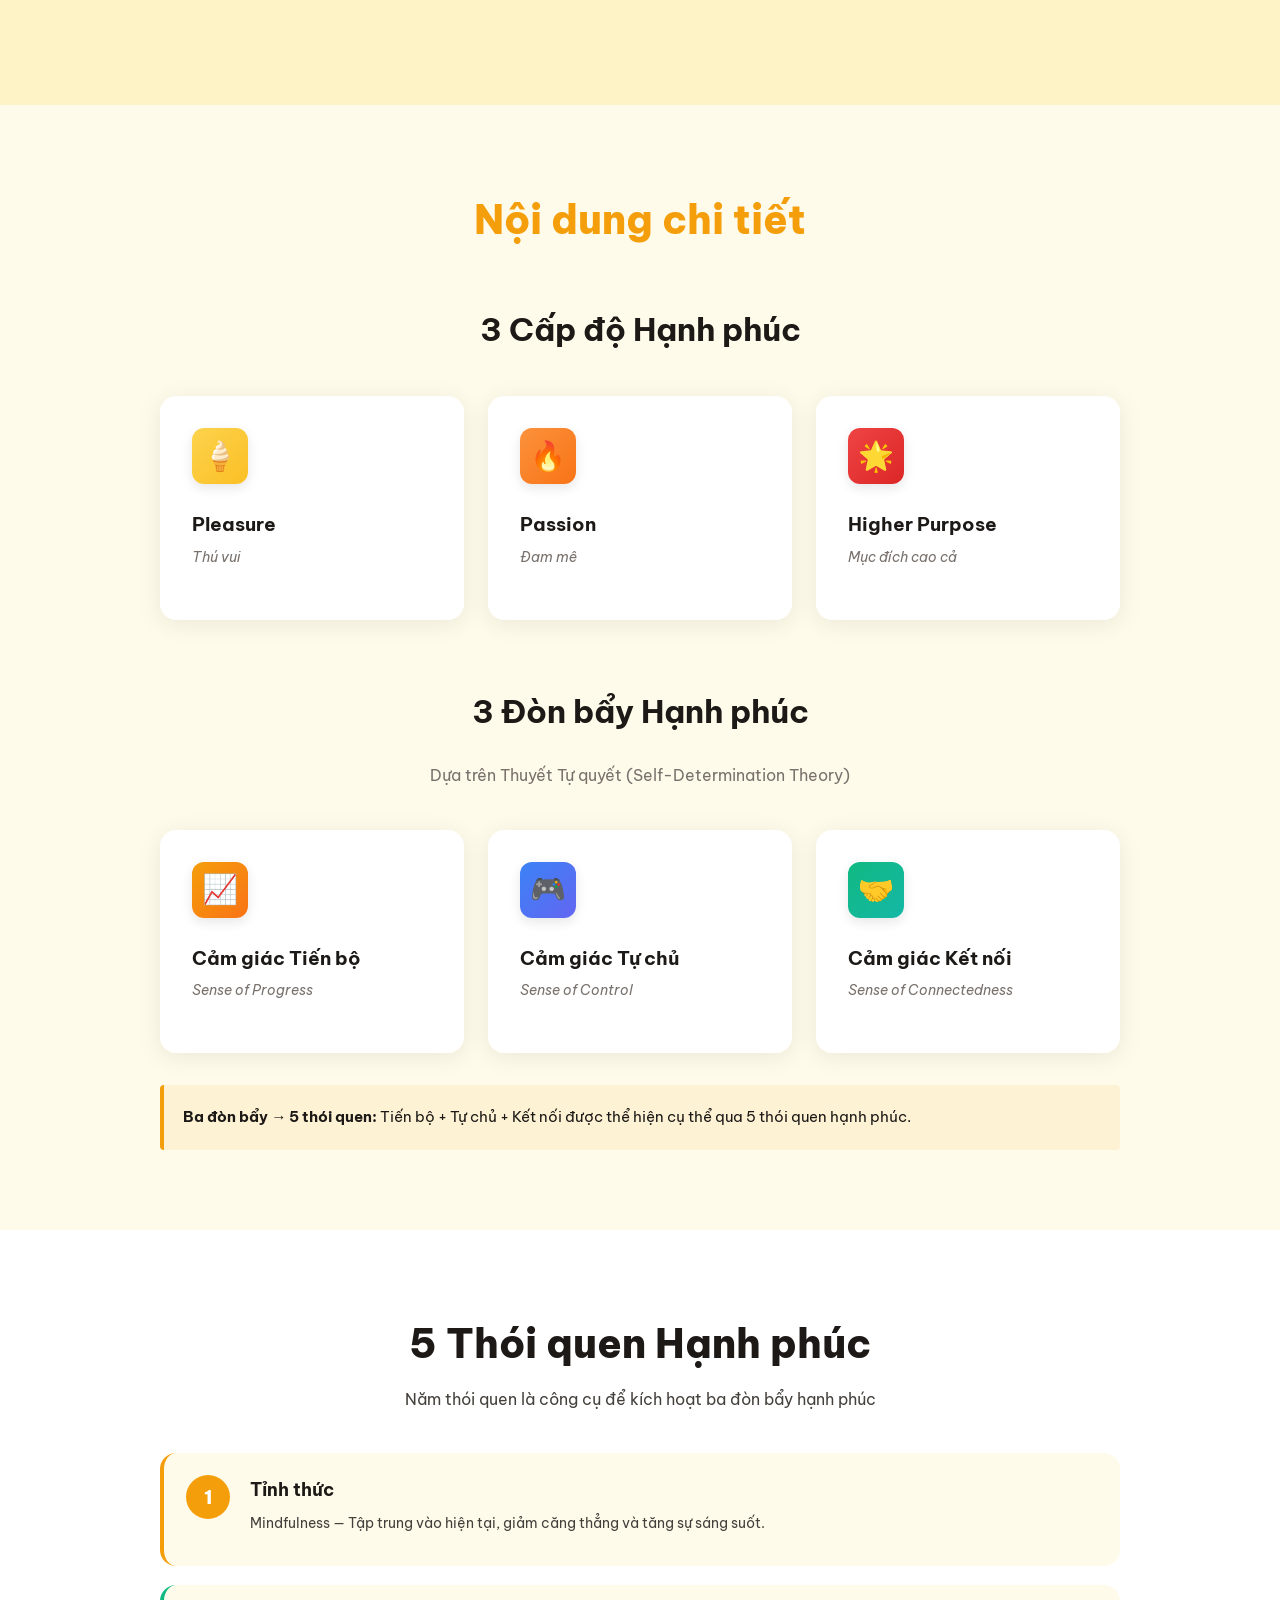
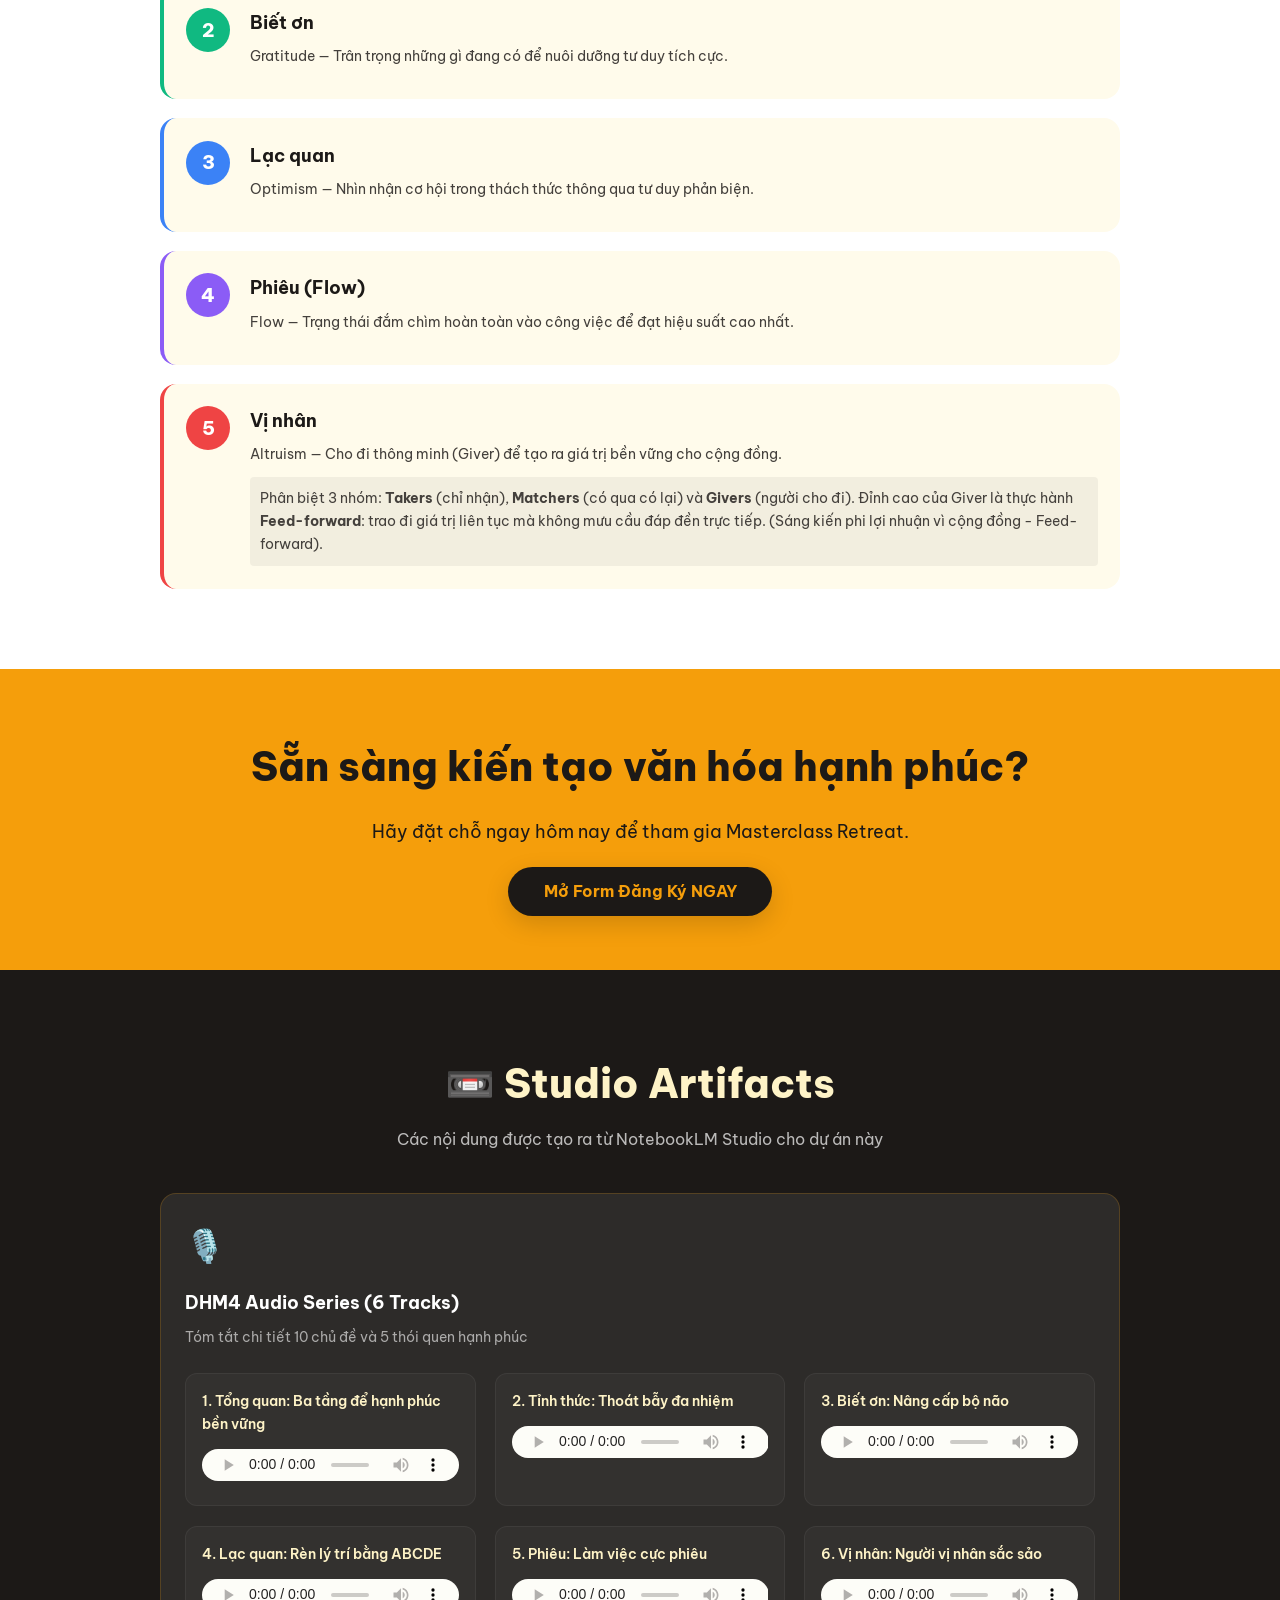
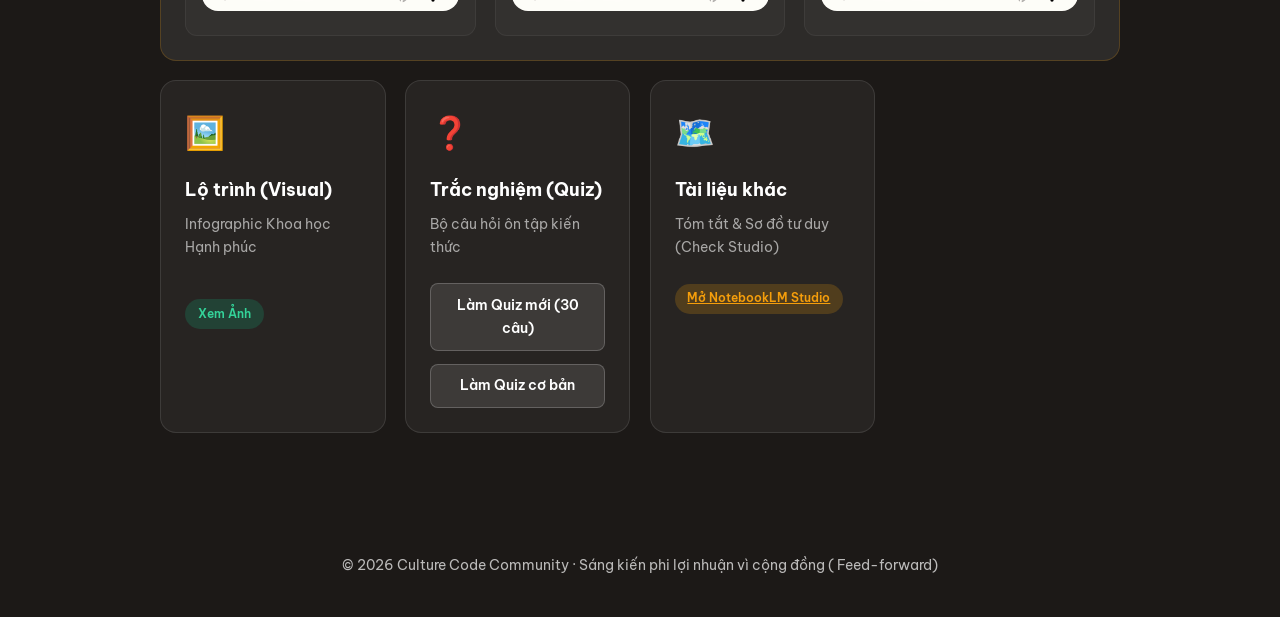
==== commit 9f8212ac: "Restore public artifacts section for Personal version" ====
--- a/index.html
+++ b/index.html
@@ -4,9 +4,25 @@
 <head>
   <meta charset="UTF-8" />
   <meta name="viewport" content="width=device-width, initial-scale=1.0" />
-  <title>DH Master Class 4 HN — Delivering Happiness</title>
+  <title>Delivering Happiness — Culture Code Community</title>
   <meta name="description"
-    content="Tổng hợp kiến thức từ khóa học DELIVERING HAPPINESS Masterclass Retreat tại Hà Nội — giảng viên Hà Minh Châu." />
+    content="Sáng kiến kiến tạo văn hóa hạnh phúc bền vững cho cá nhân, gia đình, tổ chức và cộng đồng từ Hà Minh Châu & Culture Code Team." />
+
+  <!-- Schema.org for Google/Zalo -->
+  <meta itemprop="name" content="Delivering Happiness — Culture Code Community">
+  <meta itemprop="description"
+    content="Sáng kiến kiến tạo văn hóa hạnh phúc bền vững cho cá nhân, gia đình, tổ chức và cộng đồng.">
+  <meta itemprop="image" content="https://culturecodeproject.github.io/Delivering-Happiness/data/logo.jpg">
+
+  <!-- Open Graph / Social Media Preview -->
+  <meta property="og:title" content="Delivering Happiness — Culture Code Community" />
+  <meta property="og:description"
+    content="Sáng kiến kiến tạo văn hóa hạnh phúc bền vững cho cá nhân, gia đình, tổ chức và cộng đồng." />
+  <meta property="og:image" content="https://culturecodeproject.github.io/Delivering-Happiness/data/logo.jpg" />
+  <meta property="og:url" content="https://culturecodeproject.github.io/Delivering-Happiness/" />
+  <meta property="og:type" content="website" />
+  <meta property="og:site_name" content="Culture Code Community" />
+
   <link rel="preconnect" href="https://fonts.googleapis.com" />
   <link href="https://fonts.googleapis.com/css2?family=Be+Vietnam+Pro:wght@300;400;600;700;800&display=swap"
     rel="stylesheet" />
@@ -33,15 +49,16 @@
       🔬 Khoa học Hạnh phúc</h2>
     <div class="hero-meta"
       style="justify-content: center; font-size: 1.05rem; color: rgba(255,255,255,0.7); flex-direction: column; gap: 5px;">
-      <span style="font-style: italic;">Sáng kiến Feed-foward từ</span>
+      <span style="font-style: italic;">Sáng kiến phi lợi nhuận vì cộng đồng ( Feed-forward) từ</span>
       <span>👩‍🏫 <a href="https://www.linkedin.com/company/culturecodecommunity/posts/?feedView=all" target="_blank"
           style="color: inherit; text-decoration: none; border-bottom: 1px dashed rgba(255,255,255,0.4);">Hà Minh
           Châu và Culture Code Team</a></span>
     </div>
     <div class="hero-event-info"
-      style="margin-top: 2rem; background: rgba(0,0,0,0.2); padding: 1.2rem; border-radius: 12px; border: 1px solid rgba(255,255,255,0.1); max-width: 700px; margin-left: auto; margin-right: auto; color: rgba(255,255,255,0.95); font-size: 1rem; line-height: 1.6; text-align: center;">
-      <strong>📅 07:00 - 17:00, Thứ Bảy 04/04/2026</strong><br />
-      📍 Khách sạn Harmony, 32A-34 Bùi Thị Xuân, P. Phạm Ngũ Lão, TP. Hồ Chí Minh.<br />
+      style="margin-top: 2rem; background: rgba(0,0,0,0.2); padding: 1.2rem; border-radius: 12px; border: 1px solid rgba(255,255,255,0.1); max-width: 800px; margin-left: auto; margin-right: auto; color: rgba(255,255,255,0.95); font-size: 1rem; line-height: 1.6; text-align: center;">
+      <strong>📅 07:30 - 17:30, Thứ Bảy 04/04/2026</strong><br />
+      📍 Trung tâm đào tạo Circle K, Lầu 3 - Số 27 Nguyễn Gia Trí, Bình Thạnh, <span style="display: inline-block;">TP.
+        Hồ Chí Minh.</span><br />
       <span style="color: var(--warm-yellow); font-weight: 700; display: inline-block; margin-top: 5px;">⚠️ Chương trình
         chỉ nhận tối đa 40 người tham gia</span>
     </div>
@@ -51,7 +68,8 @@
         target="_blank" class="btn-primary">Đăng ký ngay</a>
       <p
         style="font-size: 0.9rem; color: rgba(255,255,255,0.6); margin-top: 10px; max-width: 600px; line-height: 1.5; text-align: center;">
-        Khóa học miễn phí đào tạo. Phí tham dự bao gồm chi phí thuê địa điểm, ăn trưa, teabreak và tài liệu.
+        Đây là hoạt động phi lợi nhuận, tất cả học viên được miễn phí đào tạo. Phí tham dự bao gồm chi phí thuê địa
+        điểm, ăn trưa, teabreak và tài liệu thanh toán trực tiếp cho đối tác hỗ trợ.
       </p>
     </div>
   </header>
@@ -200,7 +218,8 @@
               style="margin-top: 10px; font-size: 0.85rem; color: var(--mid); background: rgba(0,0,0,0.05); padding: 10px; border-radius: 4px;">
               Phân biệt 3 nhóm: <strong>Takers</strong> (chỉ nhận), <strong>Matchers</strong> (có qua có lại) và
               <strong>Givers</strong> (người cho đi). Đỉnh cao của Giver là thực hành <strong>Feed-forward</strong>:
-              trao đi giá trị liên tục mà không mưu cầu đáp đền trực tiếp.
+              trao đi giá trị liên tục mà không mưu cầu đáp đền trực tiếp. (Sáng kiến phi lợi nhuận vì cộng đồng -
+              Feed-forward).
             </div>
           </div>
         </div>
@@ -223,27 +242,90 @@
     </div>
   </section>
 
-  <!-- KNOWLEDGE LIBRARY / THƯ VIỆN KIẾN THỨC -->
+  <!-- STUDIO ARTIFACTS -->
   <section class="section artifacts" id="artifacts">
-    <div class="container" style="text-align: center;">
-      <h2 class="section-title">📚 Thư viện kiến thức</h2>
-      <p class="section-sub" style="margin-bottom: 3rem;">Kho lưu trữ học thuật (Dành cho thành viên)</p>
-
-      <div
-        style="display: inline-block; padding: 2rem; background: rgba(255,255,255,0.03); border-radius: 20px; border: 1px solid rgba(255,255,255,0.1);">
-        <a href="login.html" class="btn-primary"
-          style="padding: 1.2rem 2.5rem; font-size: 1.2rem; background: var(--warm-yellow); color: var(--dark);">
-          Truy cập Thư viện
-        </a>
-        <p style="margin-top: 1rem; font-size: 0.9rem; color: rgba(255,255,255,0.5);">Yêu cầu tài khoản thành viên để
-          truy xuất tài liệu</p>
+    <div class="container">
+      <h2 class="section-title">📼 Studio Artifacts</h2>
+      <p class="section-sub">Các nội dung được tạo ra từ NotebookLM Studio cho dự án này</p>
+
+      <div class="artifacts-grid" id="artifactsGrid">
+        <!-- AUDIO SERIES -->
+        <div class="artifact-card full-width">
+          <div class="artifact-icon">🎙️</div>
+          <h3>DHM4 Audio Series (6 Tracks)</h3>
+          <p>Tóm tắt chi tiết 10 chủ đề và 5 thói quen hạnh phúc</p>
+          <div class="audio-list">
+            <div class="audio-track">
+              <span class="track-title">1. Tổng quan: Ba tầng để hạnh phúc bền vững</span>
+              <audio controls>
+                <source src="data/artifacts/dh4_overview.mp3">
+              </audio>
+            </div>
+            <div class="audio-track">
+              <span class="track-title">2. Tỉnh thức: Thoát bẫy đa nhiệm</span>
+              <audio controls>
+                <source src="data/artifacts/audio_mindful.mp3">
+              </audio>
+            </div>
+            <div class="audio-track">
+              <span class="track-title">3. Biết ơn: Nâng cấp bộ não</span>
+              <audio controls>
+                <source src="data/artifacts/audio_biet_on.mp3">
+              </audio>
+            </div>
+            <div class="audio-track">
+              <span class="track-title">4. Lạc quan: Rèn lý trí bằng ABCDE</span>
+              <audio controls>
+                <source src="data/artifacts/audio_lac_quan.mp3">
+              </audio>
+            </div>
+            <div class="audio-track">
+              <span class="track-title">5. Phiêu: Làm việc cực phiêu</span>
+              <audio controls>
+                <source src="data/artifacts/audio_flow.mp3">
+              </audio>
+            </div>
+            <div class="audio-track">
+              <span class="track-title">6. Vị nhân: Người vị nhân sắc sảo</span>
+              <audio controls>
+                <source src="data/artifacts/audio_vi_nhan.mp3">
+              </audio>
+            </div>
+          </div>
+        </div>
+
+        <!-- VISUALS & DOCUMENTS -->
+        <div class="artifact-card">
+          <div class="artifact-icon">🖼️</div>
+          <h3>Lộ trình (Visual)</h3>
+          <p>Infographic Khoa học Hạnh phúc</p>
+          <a href="data/artifacts/infographic.png" target="_blank" class="artifact-status completed">Xem Ảnh</a>
+        </div>
+
+        <div class="artifact-card">
+          <div class="artifact-icon">❓</div>
+          <h3>Trắc nghiệm (Quiz)</h3>
+          <p>Bộ câu hỏi ôn tập kiến thức</p>
+          <div class="quiz-links">
+            <a href="data/artifacts/quiz_new.html" target="_blank" class="btn-sm">Làm Quiz mới (30 câu)</a>
+            <a href="data/artifacts/quiz.html" target="_blank" class="btn-sm">Làm Quiz cơ bản</a>
+          </div>
+        </div>
+
+        <div class="artifact-card">
+          <div class="artifact-icon">🗺️</div>
+          <h3>Tài liệu khác</h3>
+          <p>Tóm tắt & Sơ đồ tư duy (Check Studio)</p>
+          <a href="https://notebooklm.google.com/notebook/83c60631-fcfc-4138-b96a-bc99826be158" target="_blank"
+            class="artifact-status pending">Mở NotebookLM Studio</a>
+        </div>
       </div>
     </div>
   </section>
 
   <!-- FOOTER -->
   <footer class="footer">
-    <p>© 2026 Culture Code Community · Sáng kiến Feed-forward</p>
+    <p>© 2026 Culture Code Community · Sáng kiến phi lợi nhuận vì cộng đồng ( Feed-forward)</p>
   </footer>
 
   <script src="script.js"></script>
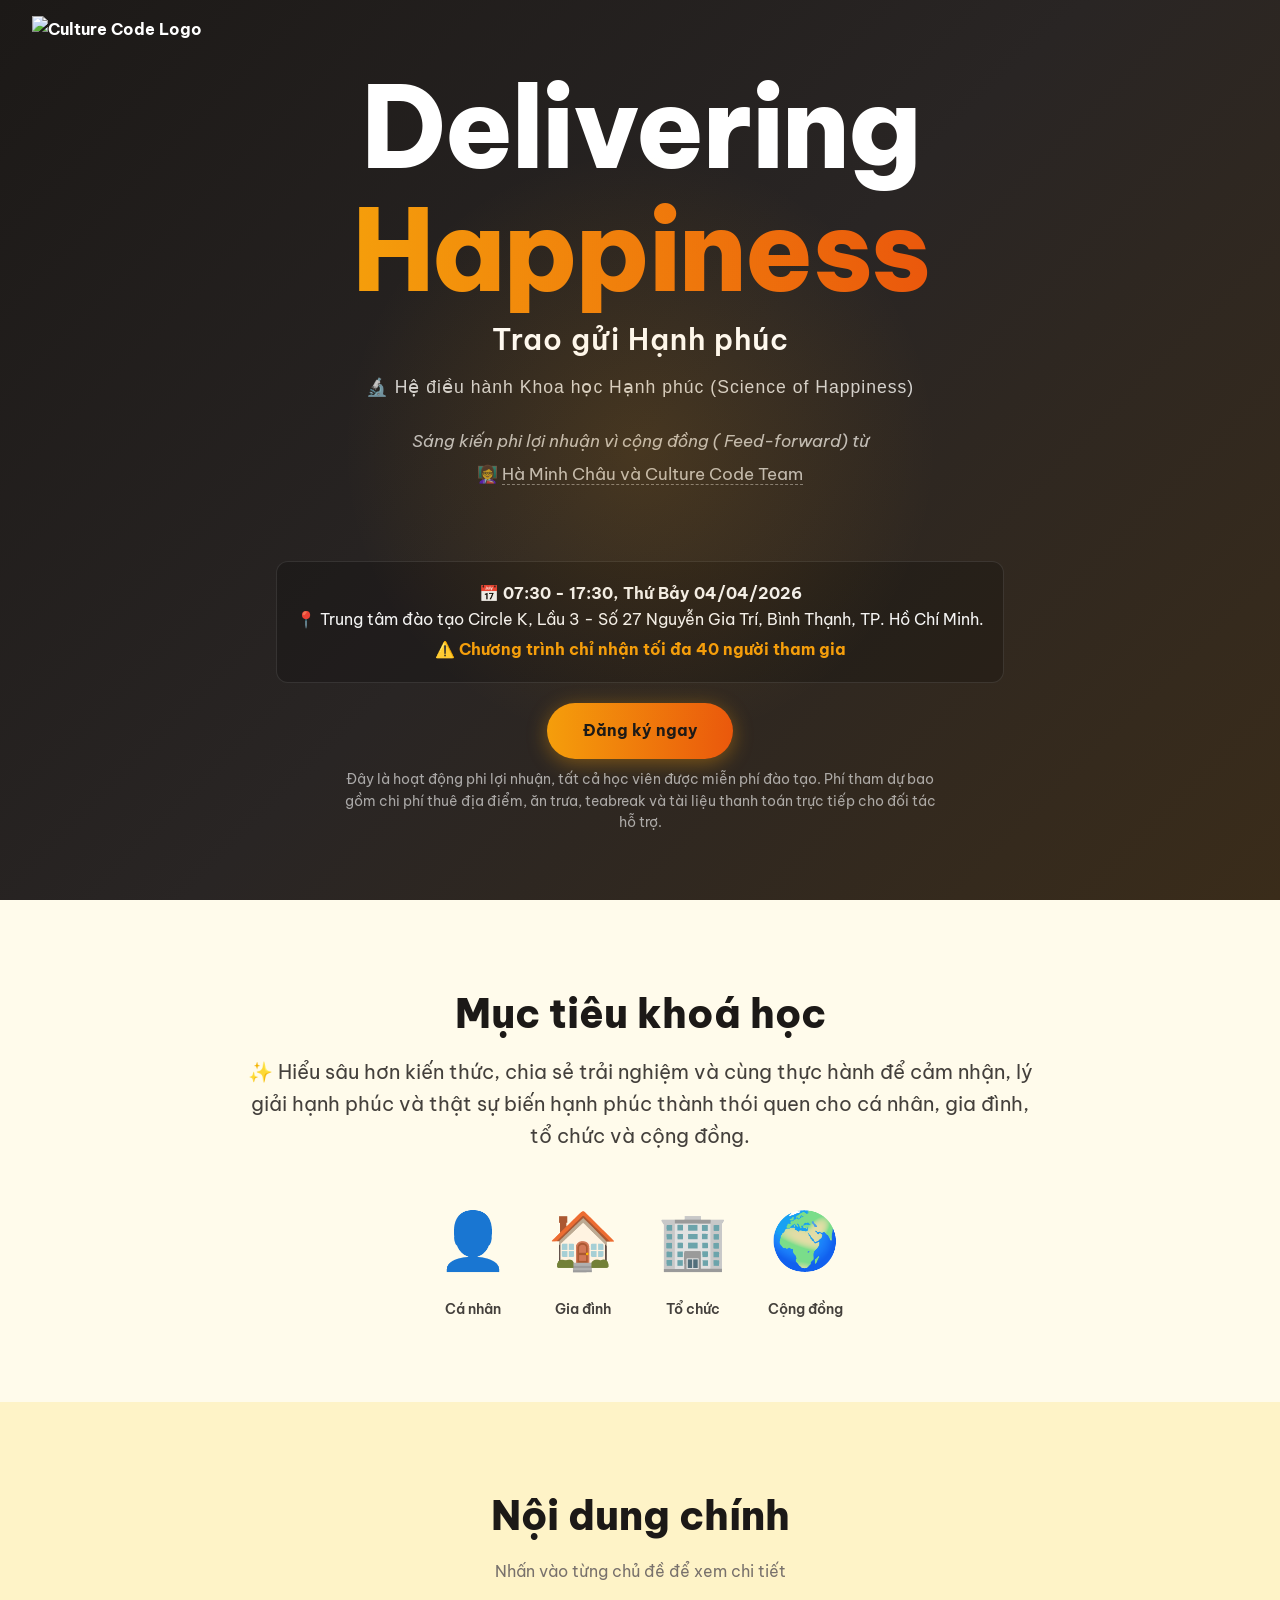
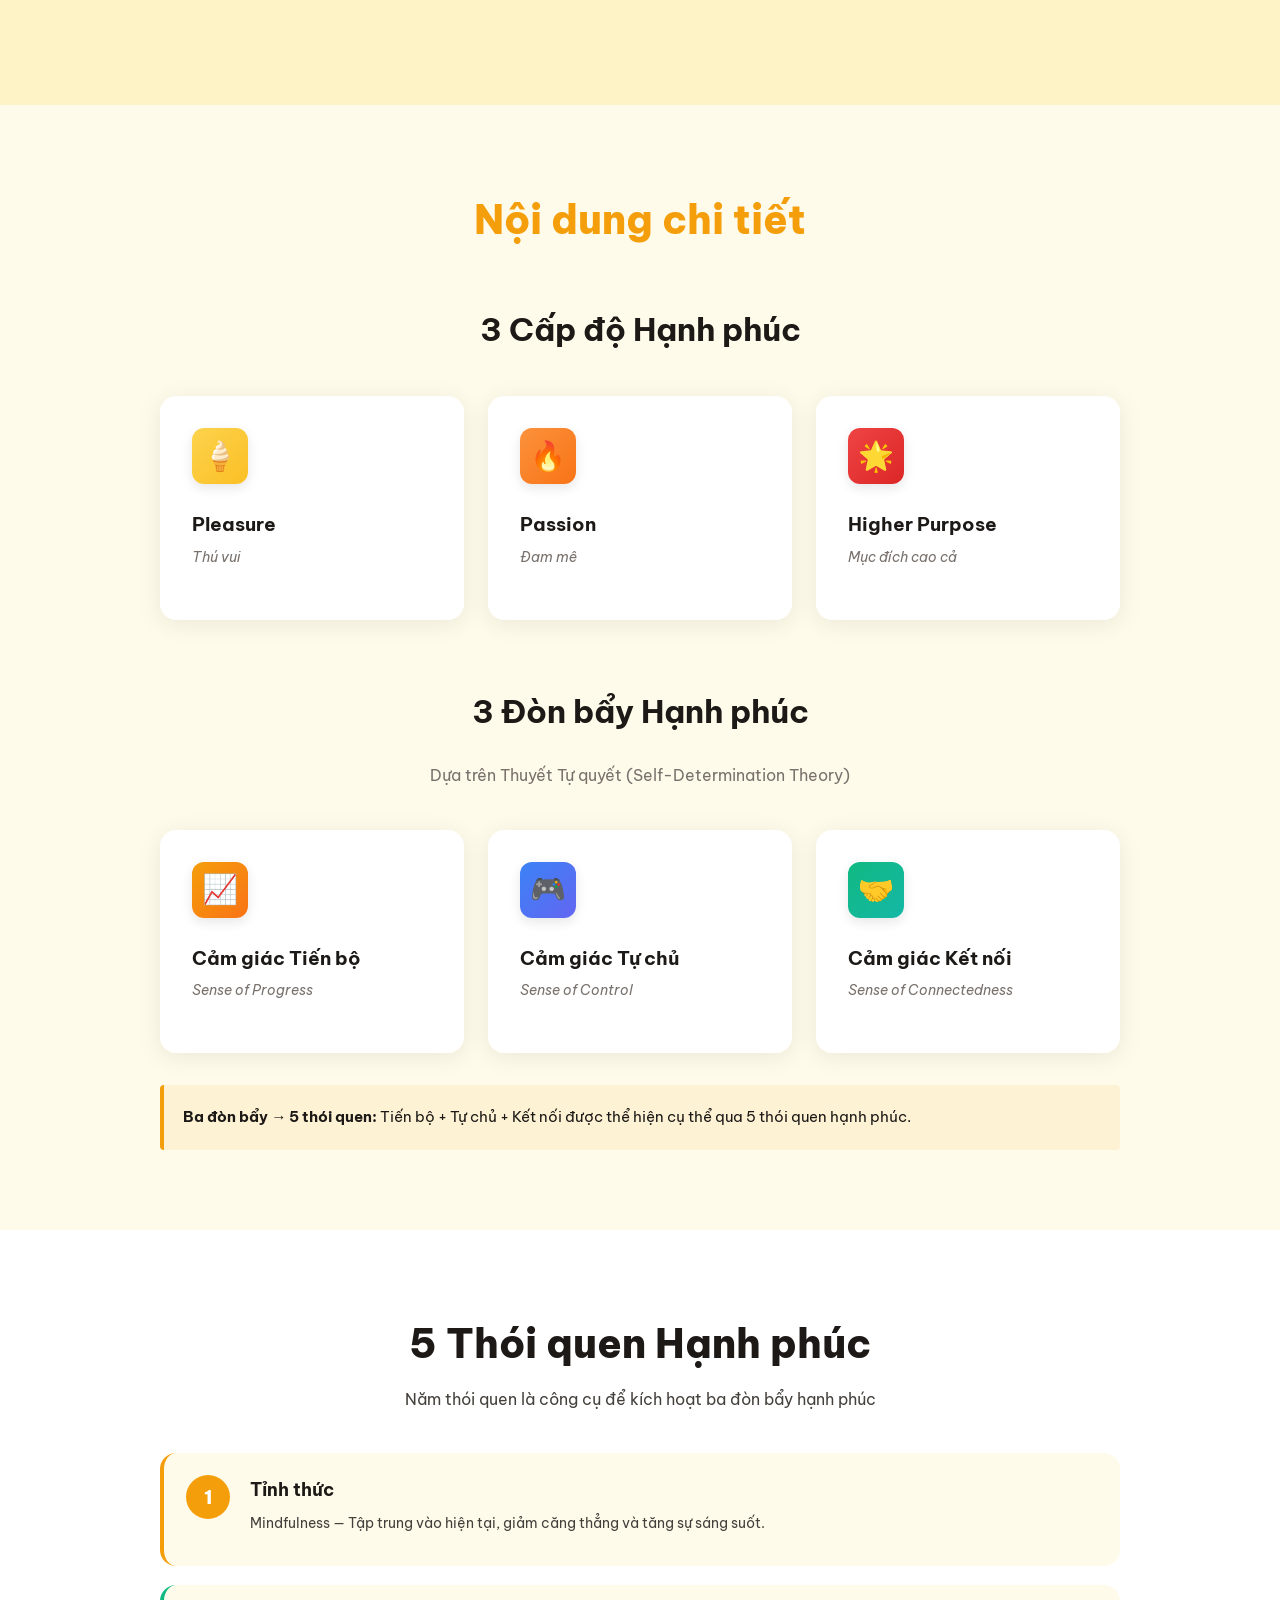
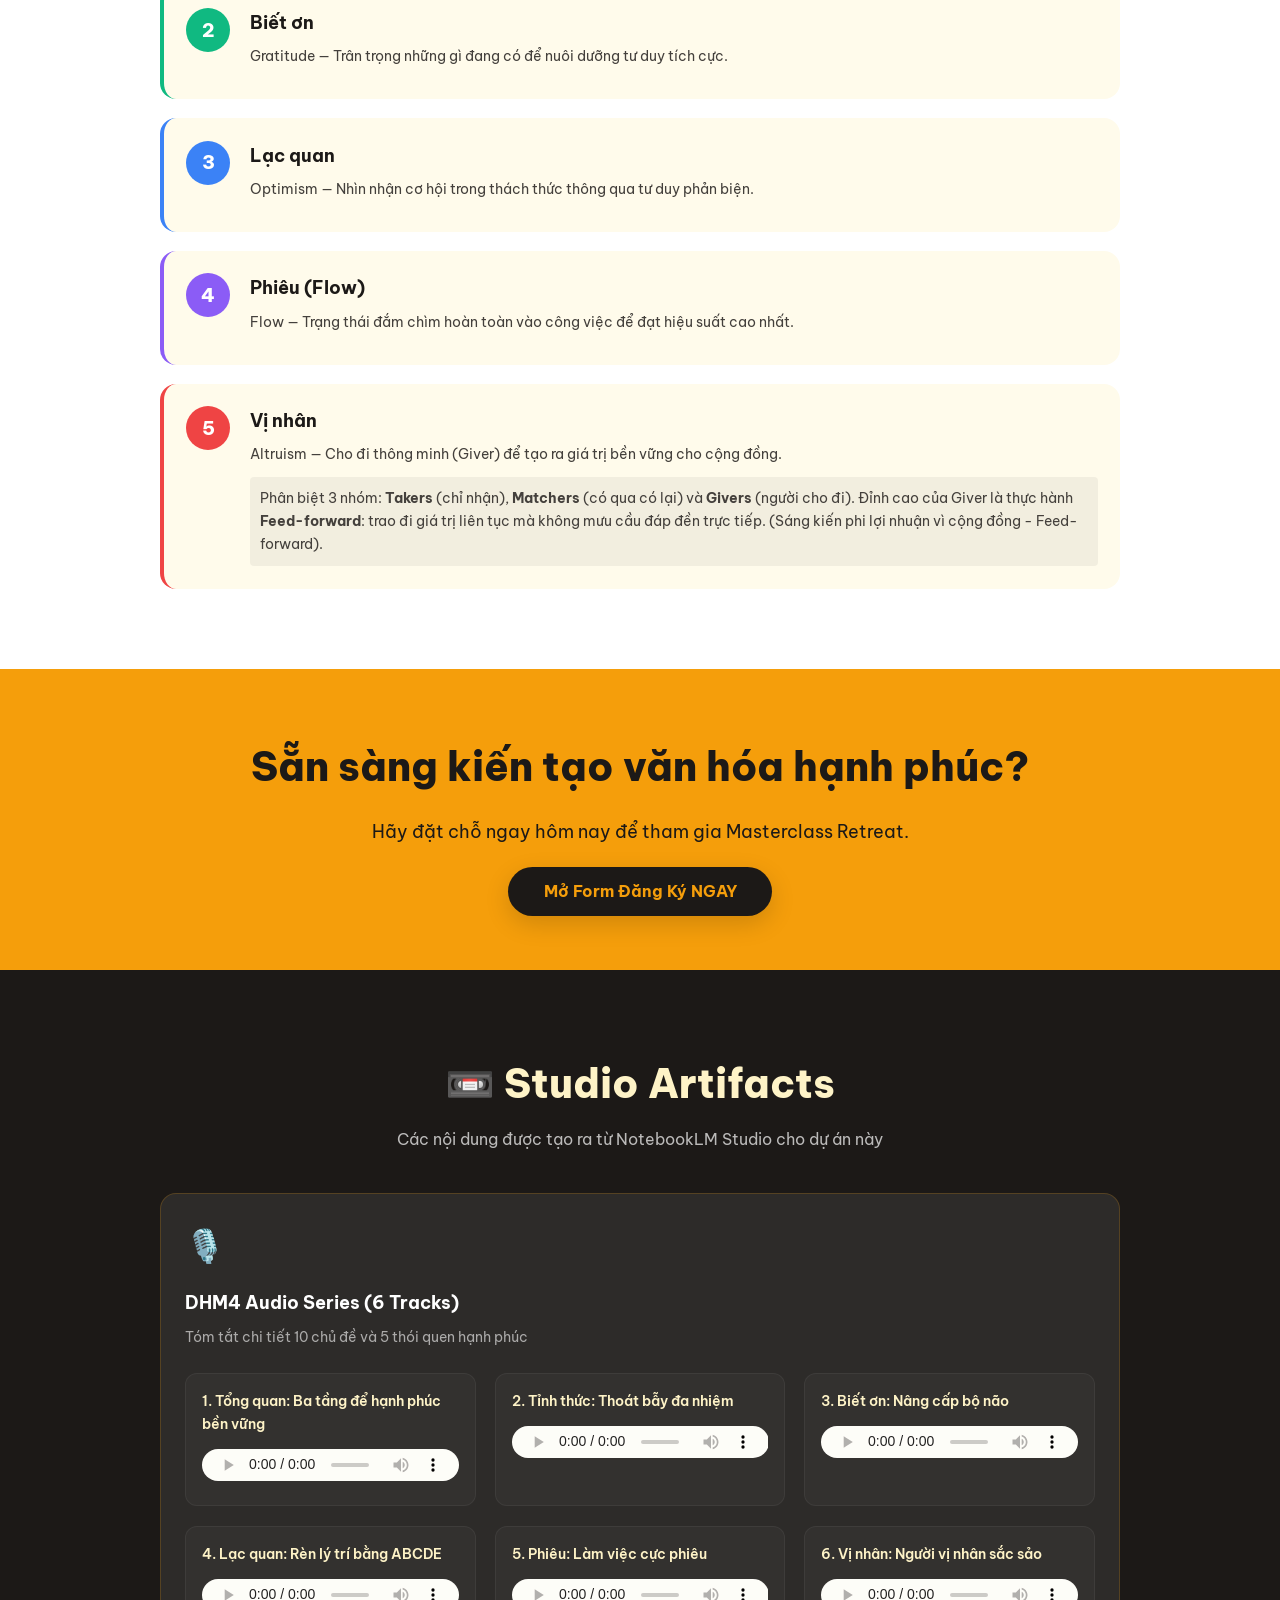
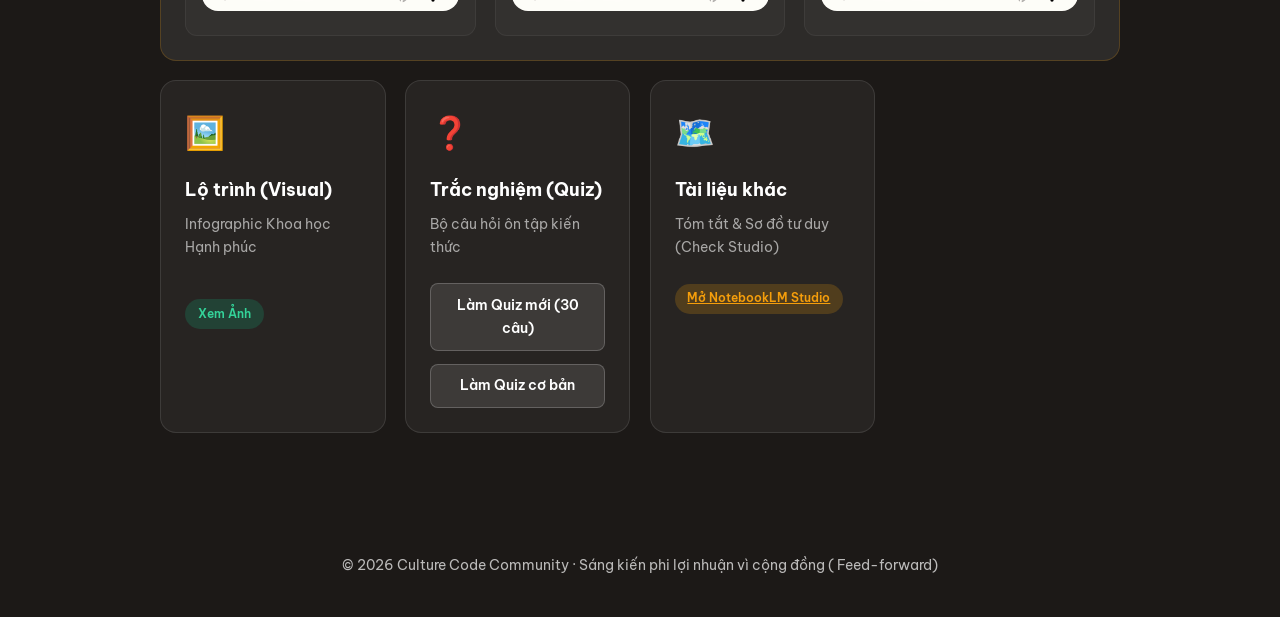
==== commit d5d38c6a: "feat: cap nhat tieu de thanh Trao gui Hanh phuc theo Alpha Books" ====
--- a/index.html
+++ b/index.html
@@ -44,9 +44,13 @@
 
     <h1 class="hero-title" style="margin-bottom: 0.2rem; line-height: 1.1;">Delivering<br /><span
         class="accent">Happiness</span></h1>
-    <h2
-      style="font-size: 1.5rem; font-weight: 400; color: rgba(255,255,255,0.85); margin-bottom: 1rem; letter-spacing: 1px;">
-      🔬 Khoa học Hạnh phúc</h2>
+    <h2 style="font-size: 1.8rem; font-weight: 600; color: #fff; margin-bottom: 0.5rem; letter-spacing: 1px;">
+      Trao gửi Hạnh phúc
+    </h2>
+    <p
+      style="font-size: 1.1rem; font-weight: 300; color: rgba(255,255,255,0.8); margin-bottom: 1.5rem; letter-spacing: 1px;">
+      🔬 Hệ điều hành Khoa học Hạnh phúc (Science of Happiness)
+    </p>
     <div class="hero-meta"
       style="justify-content: center; font-size: 1.05rem; color: rgba(255,255,255,0.7); flex-direction: column; gap: 5px;">
       <span style="font-style: italic;">Sáng kiến phi lợi nhuận vì cộng đồng ( Feed-forward) từ</span>
@@ -329,6 +333,7 @@
   </footer>
 
   <script src="script.js"></script>
+  <script src="tracking.js?v=1.0"></script>
 </body>
 
 </html>
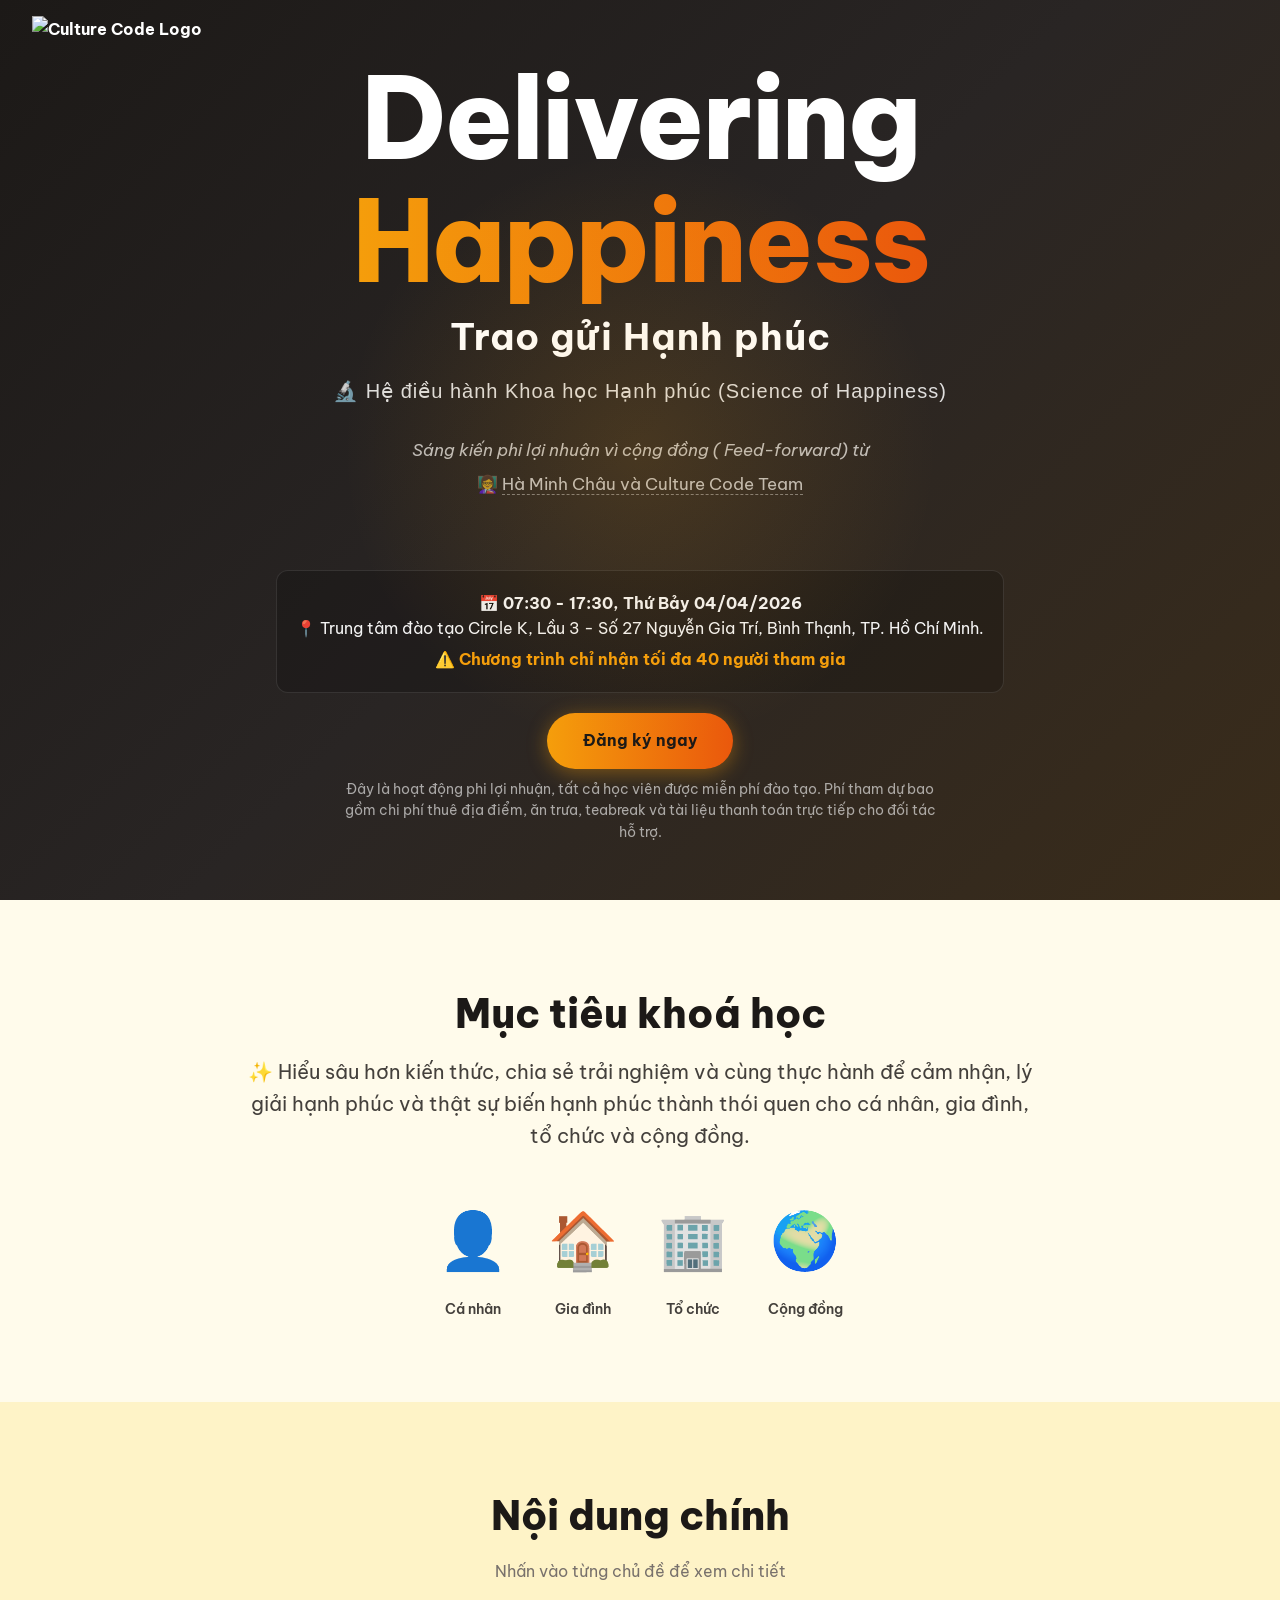
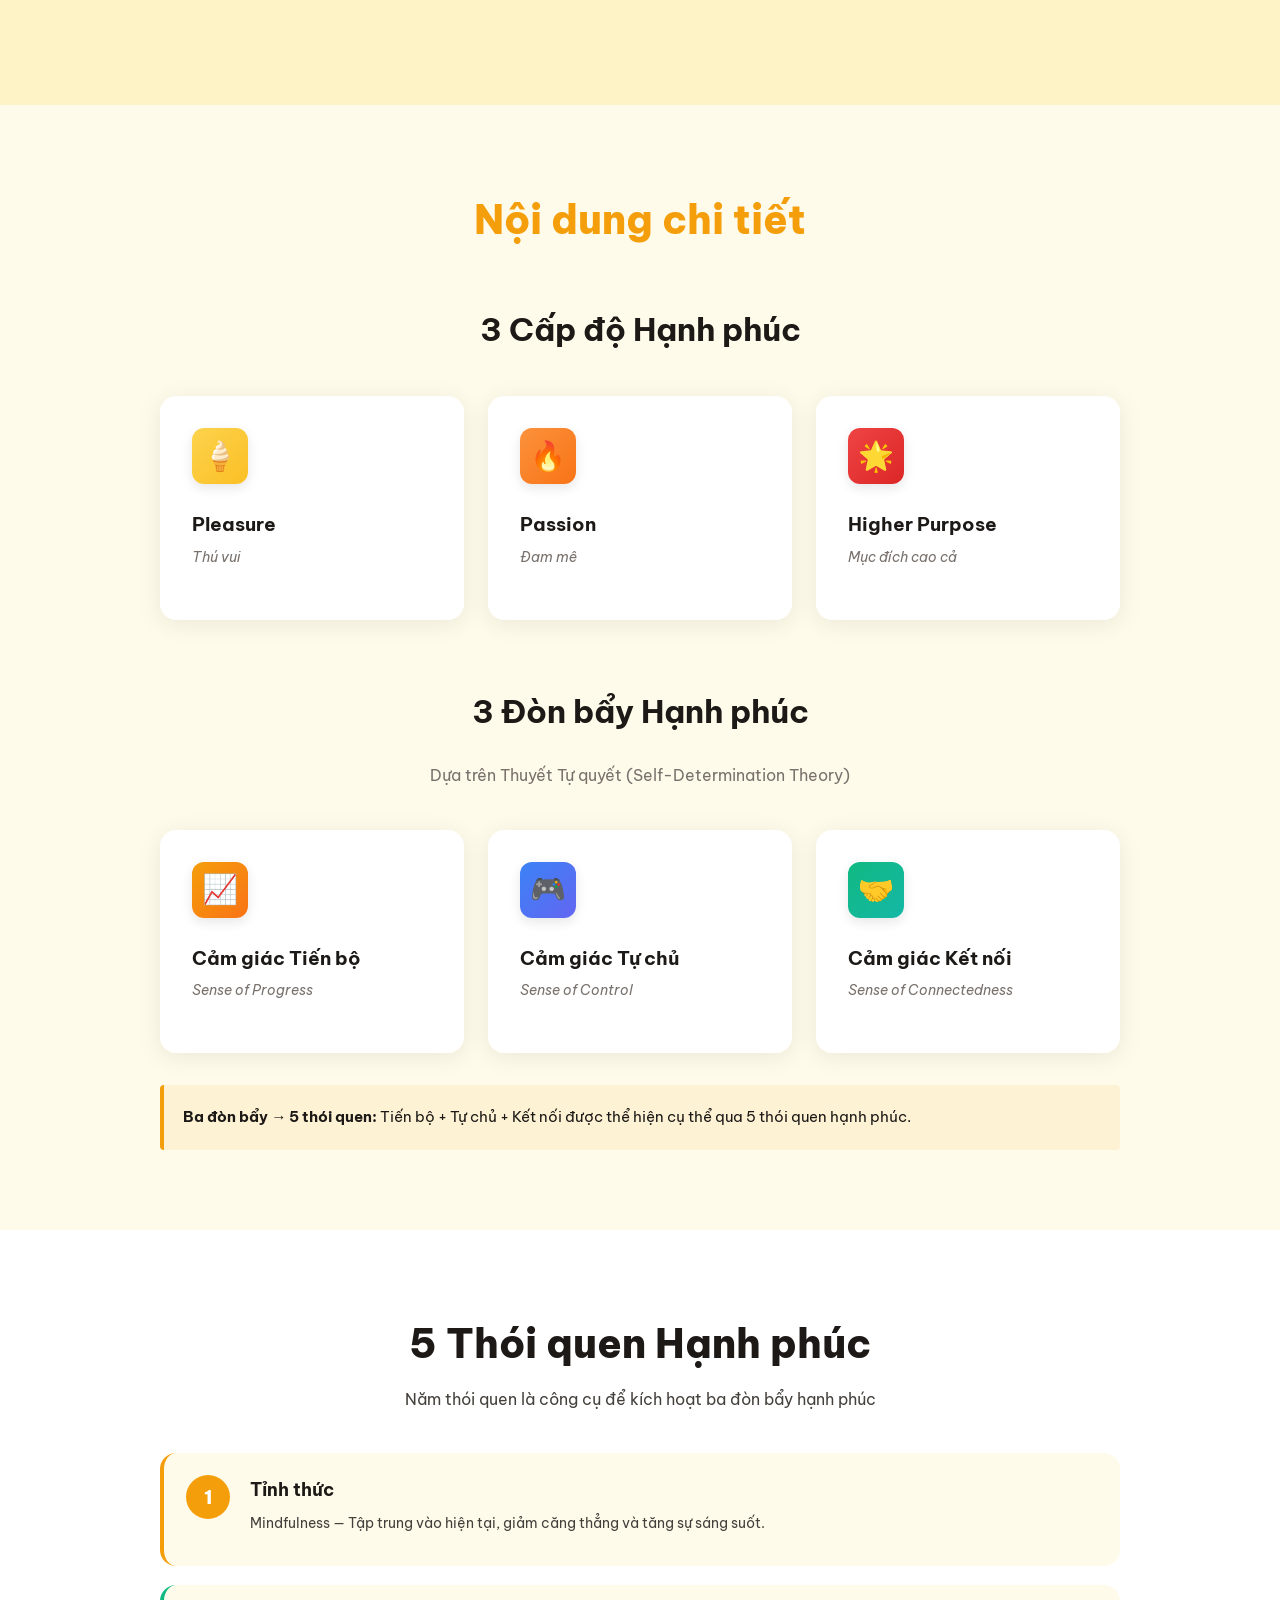
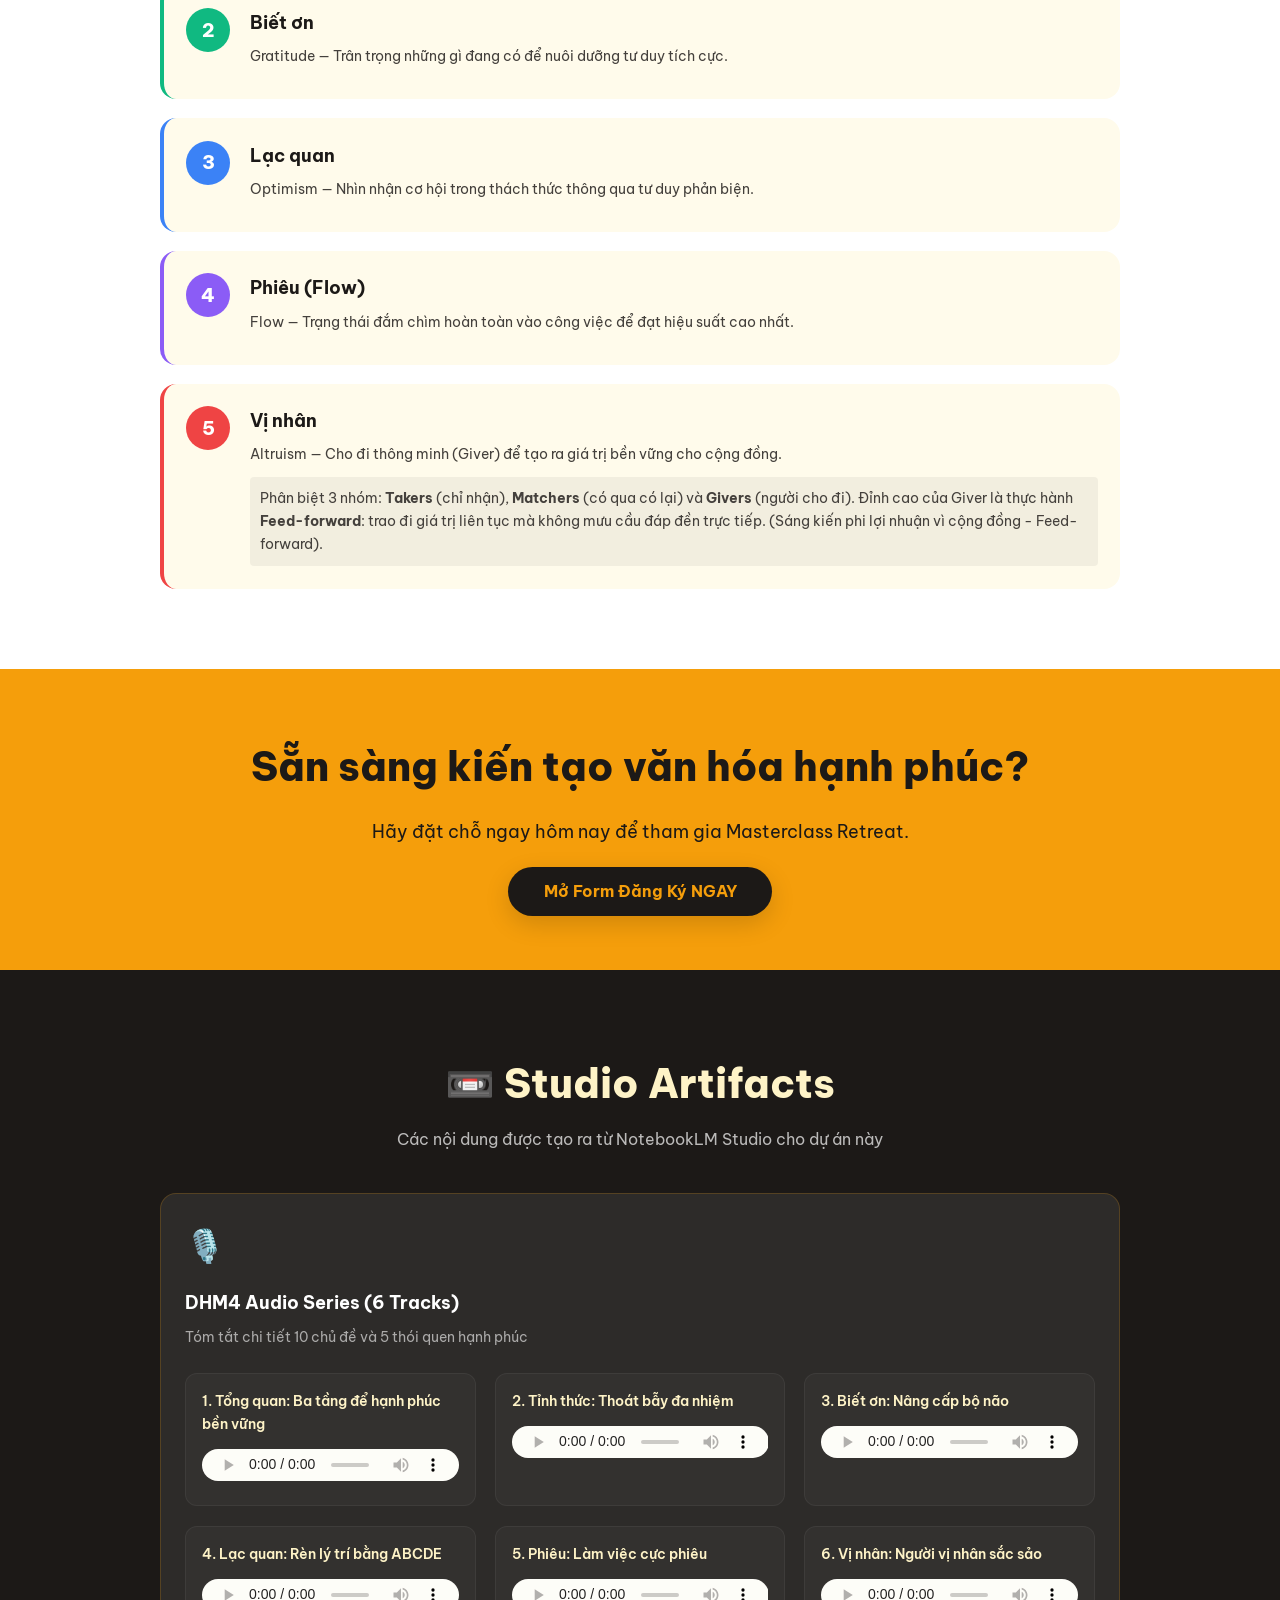
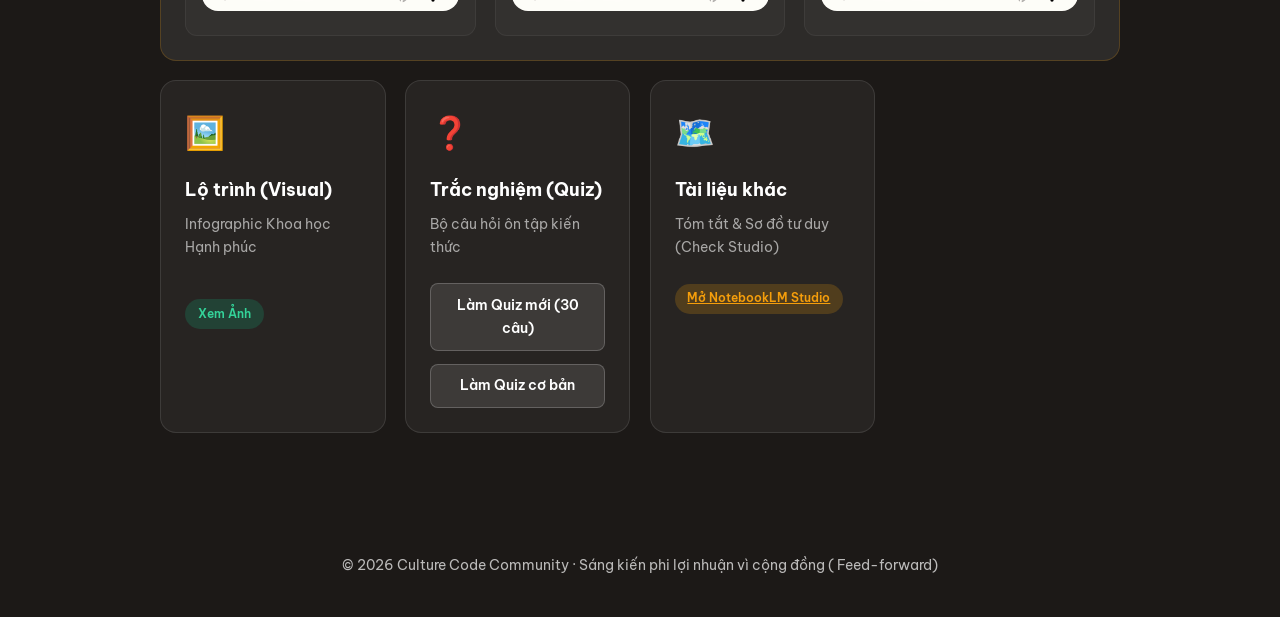
==== commit df5980dc: "Update metadata & tracking v2.3 and log details" ====
--- a/index.html
+++ b/index.html
@@ -12,14 +12,14 @@
   <meta itemprop="name" content="Delivering Happiness — Culture Code Community">
   <meta itemprop="description"
     content="Sáng kiến kiến tạo văn hóa hạnh phúc bền vững cho cá nhân, gia đình, tổ chức và cộng đồng.">
-  <meta itemprop="image" content="https://culturecodeproject.github.io/Delivering-Happiness/data/logo.jpg">
+  <meta itemprop="image" content="https://culturecodefeedforward.github.io/DeliveringHappiness/data/logo.jpg">
 
   <!-- Open Graph / Social Media Preview -->
   <meta property="og:title" content="Delivering Happiness — Culture Code Community" />
   <meta property="og:description"
     content="Sáng kiến kiến tạo văn hóa hạnh phúc bền vững cho cá nhân, gia đình, tổ chức và cộng đồng." />
-  <meta property="og:image" content="https://culturecodeproject.github.io/Delivering-Happiness/data/logo.jpg" />
-  <meta property="og:url" content="https://culturecodeproject.github.io/Delivering-Happiness/" />
+  <meta property="og:image" content="https://culturecodefeedforward.github.io/DeliveringHappiness/data/logo.jpg" />
+  <meta property="og:url" content="https://culturecodefeedforward.github.io/DeliveringHappiness/" />
   <meta property="og:type" content="website" />
   <meta property="og:site_name" content="Culture Code Community" />
 
@@ -44,11 +44,11 @@
 
     <h1 class="hero-title" style="margin-bottom: 0.2rem; line-height: 1.1;">Delivering<br /><span
         class="accent">Happiness</span></h1>
-    <h2 style="font-size: 1.8rem; font-weight: 600; color: #fff; margin-bottom: 0.5rem; letter-spacing: 1px;">
+    <h2 style="font-size: 2.3rem; font-weight: 700; color: #fff; margin-bottom: 0.3rem; letter-spacing: 1px;">
       Trao gửi Hạnh phúc
     </h2>
     <p
-      style="font-size: 1.1rem; font-weight: 300; color: rgba(255,255,255,0.8); margin-bottom: 1.5rem; letter-spacing: 1px;">
+      style="font-size: 1.25rem; font-weight: 300; color: rgba(255,255,255,0.85); margin-bottom: 1.8rem; letter-spacing: 1px;">
       🔬 Hệ điều hành Khoa học Hạnh phúc (Science of Happiness)
     </p>
     <div class="hero-meta"
@@ -333,7 +333,7 @@
   </footer>
 
   <script src="script.js"></script>
-  <script src="tracking.js?v=1.0"></script>
+  <script src="tracking.js?v=2.3"></script>
 </body>
 
 </html>
